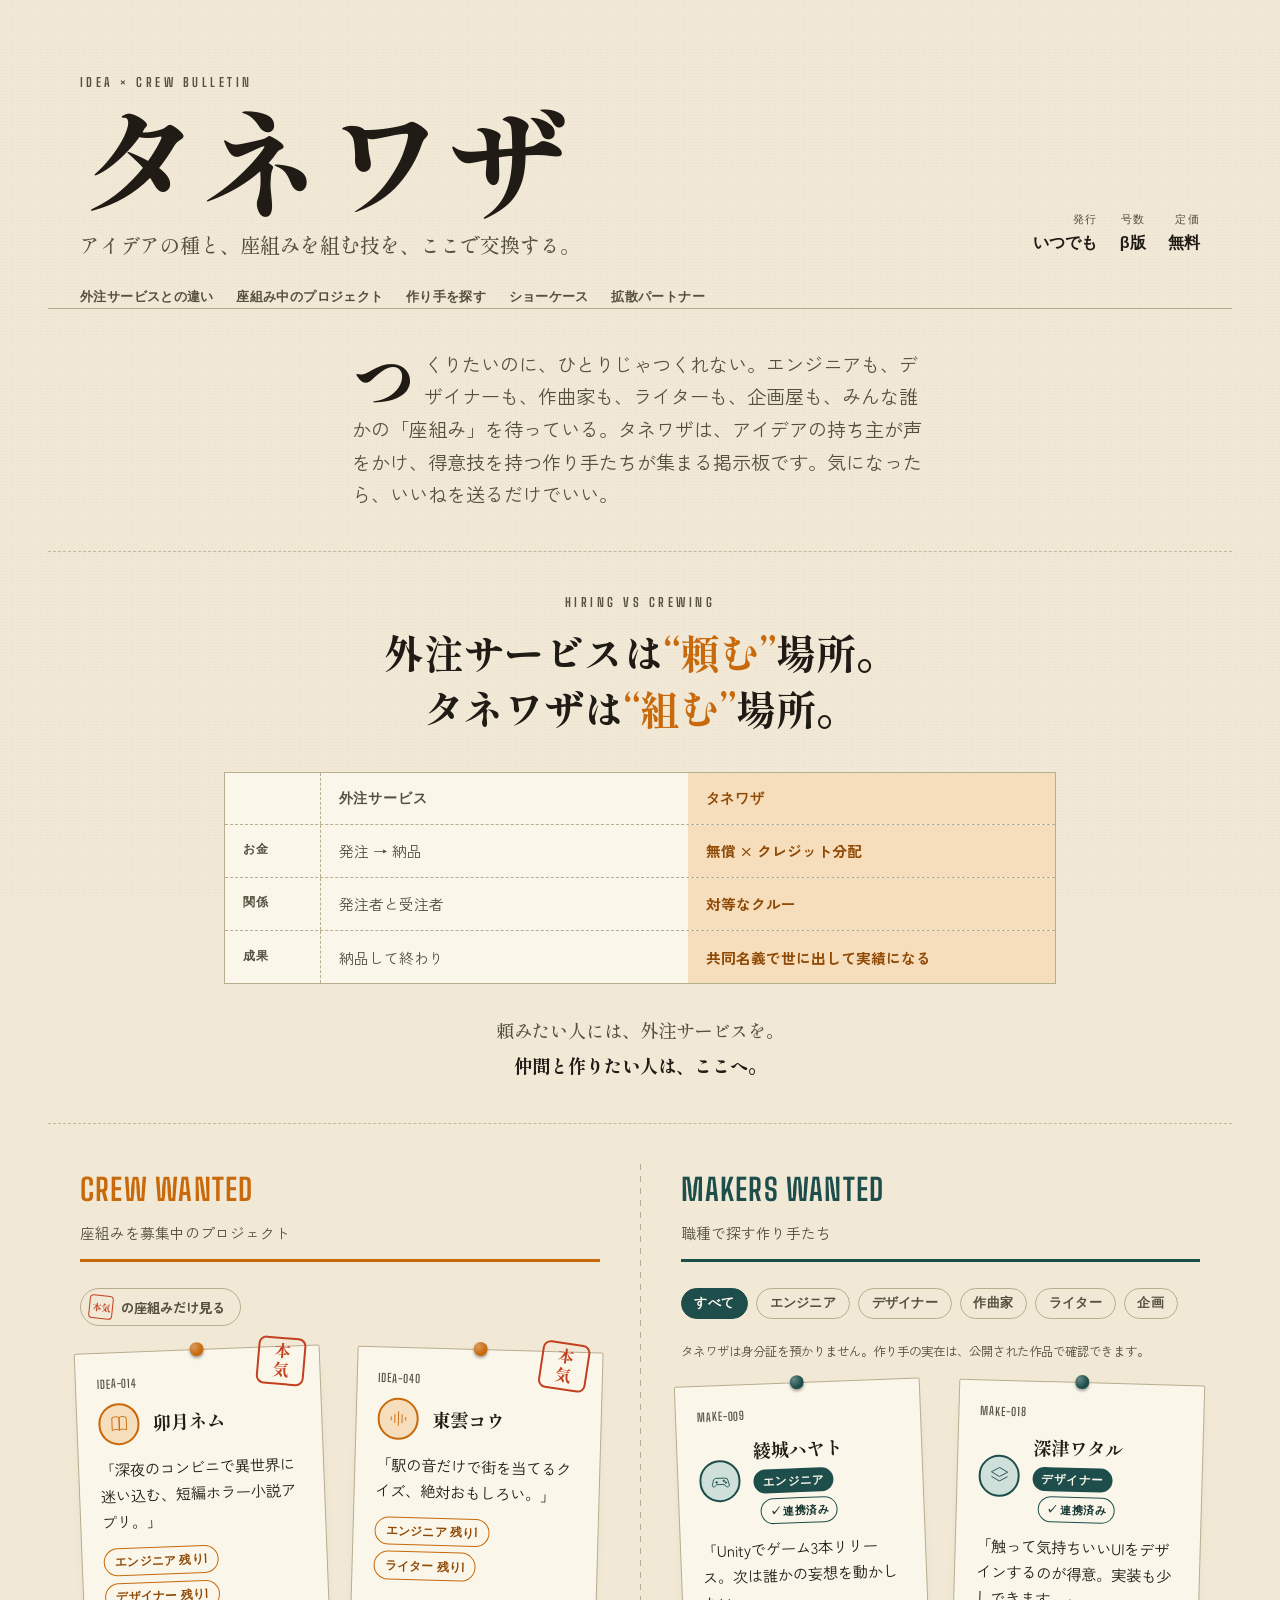
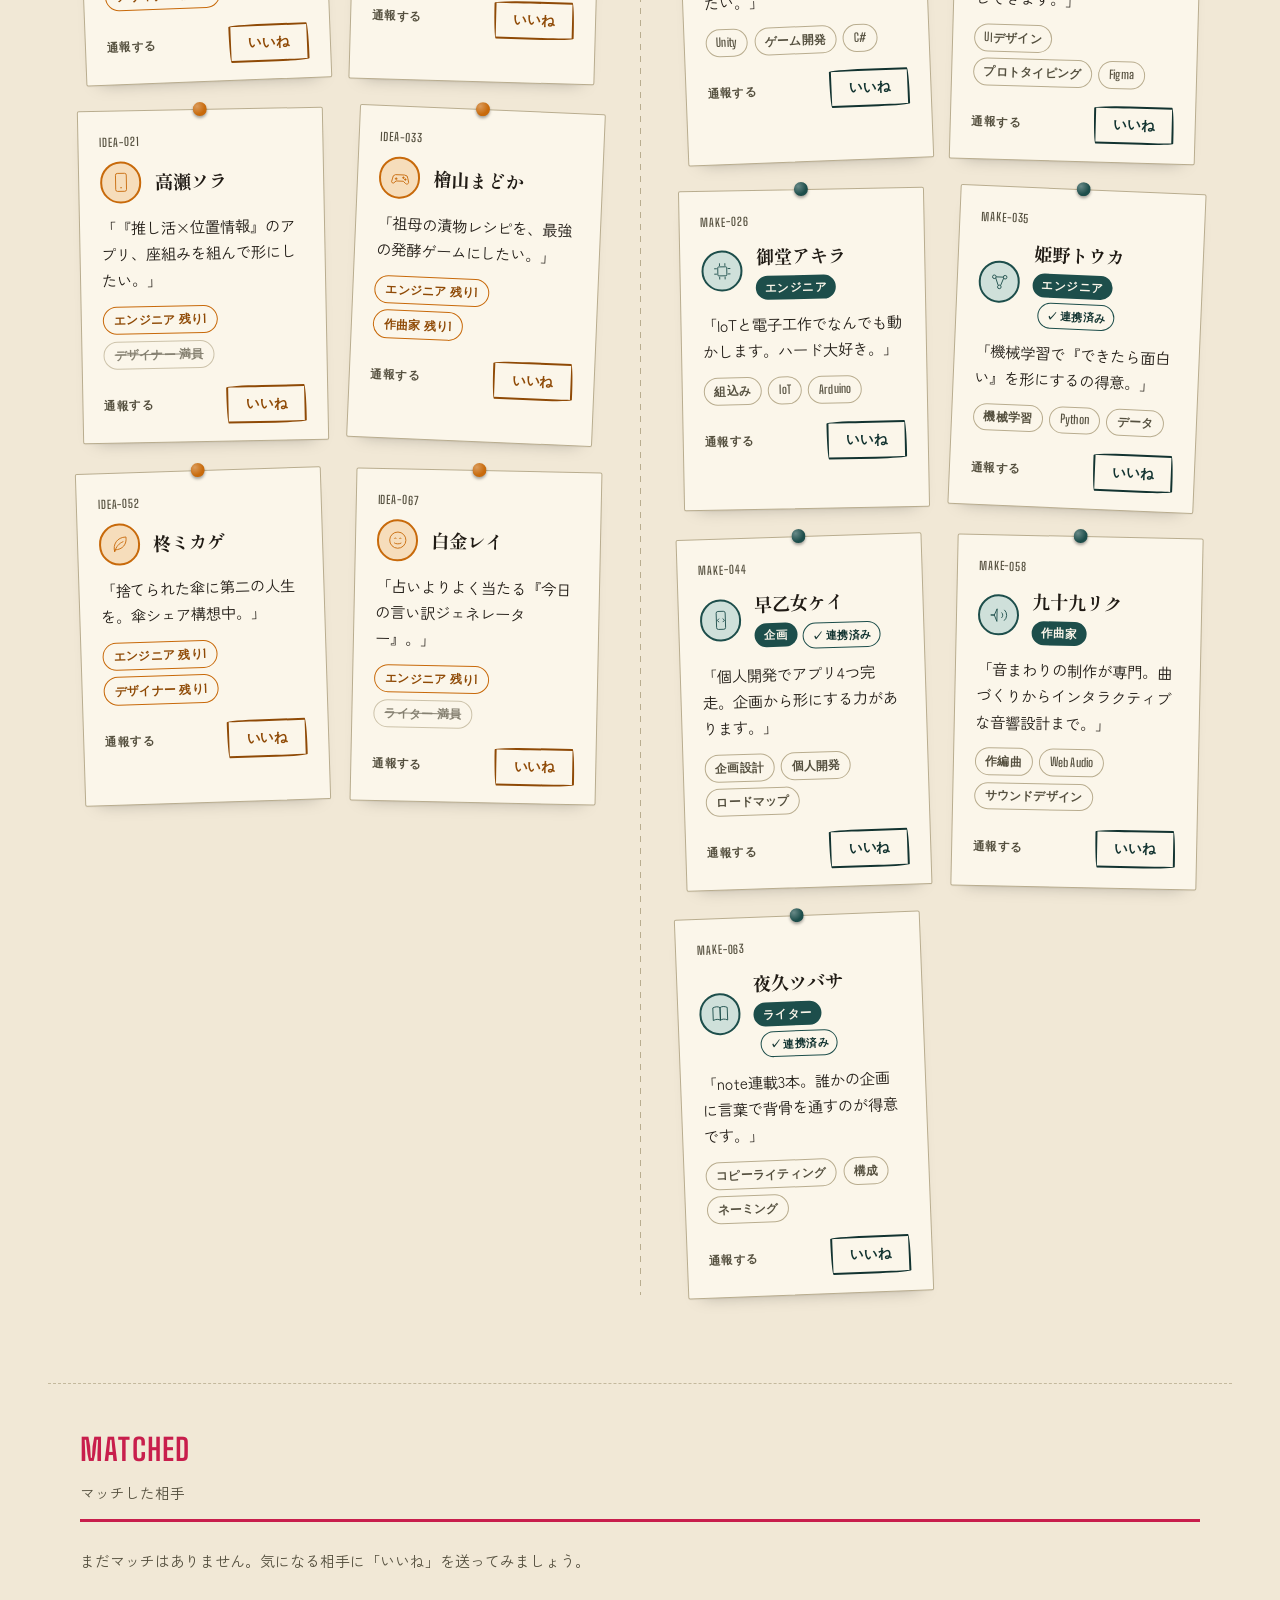
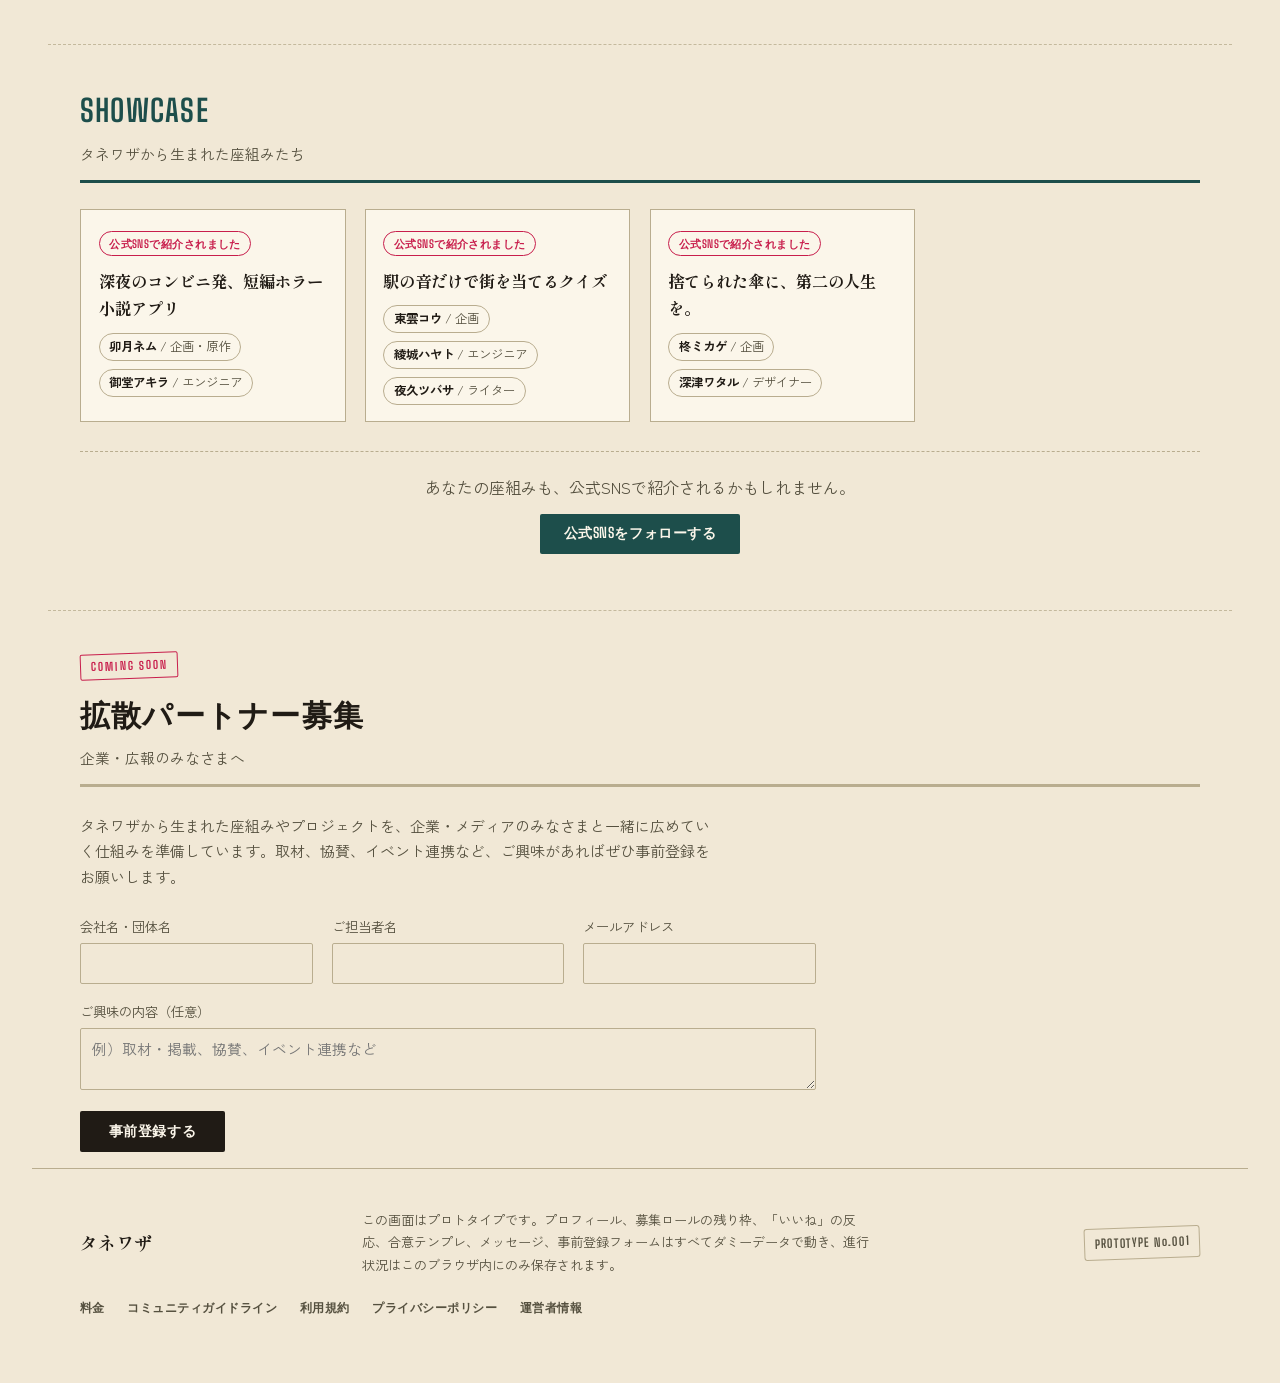
==== index.html @ 5e71aeb7 "タネワザ プロトタイプ初回コミット アイデア×多職種の座組みプラットフォーム。 トップ・プロフィールカード・いいね→合意→マッチ・チャット・ ショーケース・拡散パートナー事前登録・法的ページ・OGP一" ====
<!DOCTYPE html>
<html lang="ja">
<head>
<meta charset="UTF-8">
<meta name="viewport" content="width=device-width, initial-scale=1.0">
<title>タネワザ｜アイデア×多職種の座組みプラットフォーム</title>
<meta name="description" content="アイデアはあるけど作れない人と、エンジニア・デザイナー・作曲家・ライター・企画の作り手が、対等なクルーとして出会う掲示板。無償×クレジット分配で、一緒に世に出そう。">

<!-- OGP -->
<meta property="og:type" content="website">
<meta property="og:site_name" content="タネワザ">
<meta property="og:title" content="タネワザ｜アイデア×多職種の座組みプラットフォーム">
<meta property="og:description" content="アイデアはあるけど作れない人と、エンジニア・デザイナー・作曲家・ライター・企画の作り手が、対等なクルーとして出会う掲示板。無償×クレジット分配で、一緒に世に出そう。">
<meta property="og:image" content="/public/og.png">
<meta property="og:image:width" content="1200">
<meta property="og:image:height" content="630">
<meta property="og:locale" content="ja_JP">

<!-- Twitter Card -->
<meta name="twitter:card" content="summary_large_image">
<meta name="twitter:title" content="タネワザ｜アイデア×多職種の座組みプラットフォーム">
<meta name="twitter:description" content="アイデアはあるけど作れない人と、多職種の作り手が対等なクルーとして出会う掲示板。無償×クレジット分配で、一緒に世に出そう。">
<meta name="twitter:image" content="/public/og.png">

<!-- Favicon -->
<link rel="icon" type="image/png" sizes="32x32" href="/public/favicon-32.png">
<link rel="icon" type="image/png" sizes="512x512" href="/public/favicon.png">
<link rel="apple-touch-icon" href="/public/apple-touch-icon.png">

<link rel="preconnect" href="https://fonts.googleapis.com">
<link rel="preconnect" href="https://fonts.gstatic.com" crossorigin>
<link href="https://fonts.googleapis.com/css2?family=Shippori+Mincho:wght@400;500;600;700;800&family=Zen+Kaku+Gothic+New:wght@400;500;700;900&family=Big+Shoulders+Text:wght@400;600;700&display=swap" rel="stylesheet">
<link rel="stylesheet" href="style.css">
</head>
<body>

<div class="paper-texture" aria-hidden="true"></div>

<header class="masthead">
  <div class="masthead__inner">
    <p class="masthead__kicker">IDEA &times; CREW BULLETIN</p>
    <h1 class="masthead__title">タネワザ</h1>
    <p class="masthead__sub">アイデアの種と、座組みを組む技を、ここで交換する。</p>
  </div>
  <dl class="indicia" aria-label="このページについて">
    <div><dt>発行</dt><dd>いつでも</dd></div>
    <div><dt>号数</dt><dd>β版</dd></div>
    <div><dt>定価</dt><dd>無料</dd></div>
  </dl>
</header>

<nav class="toc" aria-label="目次">
  <a href="#vs-section">外注サービスとの違い</a>
  <a href="#board">座組み中のプロジェクト</a>
  <a href="#creator-heading">作り手を探す</a>
  <a href="#showcase-section">ショーケース</a>
  <a href="#partners-section">拡散パートナー</a>
</nav>

<hr class="rule">

<section class="lead">
  <p class="lead__text">
    つくりたいのに、ひとりじゃつくれない。エンジニアも、デザイナーも、作曲家も、ライターも、企画屋も、みんな誰かの「座組み」を待っている。タネワザは、アイデアの持ち主が声をかけ、得意技を持つ作り手たちが集まる掲示板です。気になったら、いいねを送るだけでいい。
  </p>
</section>

<hr class="rule rule--dotted">

<section class="vs" id="vs-section" aria-labelledby="vs-heading">
  <p class="vs__kicker">HIRING vs CREWING</p>
  <h2 class="vs__catch" id="vs-heading">外注サービスは<em>“頼む”</em>場所。<br>タネワザは<em>“組む”</em>場所。</h2>

  <div class="vs__table">
    <div class="vs__head">
      <p class="vs__label" aria-hidden="true"></p>
      <p class="vs__colhead vs__colhead--them">外注サービス</p>
      <p class="vs__colhead vs__colhead--us">タネワザ</p>
    </div>
    <div class="vs__row">
      <p class="vs__label">お金</p>
      <p class="vs__them">発注 → 納品</p>
      <p class="vs__us">無償 × クレジット分配</p>
    </div>
    <div class="vs__row">
      <p class="vs__label">関係</p>
      <p class="vs__them">発注者と受注者</p>
      <p class="vs__us">対等なクルー</p>
    </div>
    <div class="vs__row">
      <p class="vs__label">成果</p>
      <p class="vs__them">納品して終わり</p>
      <p class="vs__us">共同名義で世に出して実績になる</p>
    </div>
  </div>

  <p class="vs__closing">頼みたい人には、外注サービスを。<br><strong>仲間と作りたい人は、ここへ。</strong></p>
</section>

<hr class="rule rule--dotted">

<main class="board" id="board">

  <section class="column column--idea" aria-labelledby="idea-heading">
    <header class="column__head">
      <h2 id="idea-heading" class="column__title">CREW WANTED</h2>
      <p class="column__sub">座組みを募集中のプロジェクト</p>
    </header>
    <div class="honki-filter">
      <button type="button" class="honki-filter__btn" id="honki-filter-btn" aria-pressed="false">
        <span class="honki-filter__seal" aria-hidden="true">本気</span>の座組みだけ見る
      </button>
    </div>
    <div class="cards" id="idea-cards"></div>
  </section>

  <div class="board__divider" aria-hidden="true"></div>

  <section class="column column--engineer" aria-labelledby="engineer-heading">
    <header class="column__head">
      <h2 id="engineer-heading" class="column__title">MAKERS WANTED</h2>
      <p class="column__sub" id="creator-heading">職種で探す作り手たち</p>
    </header>
    <div class="role-filter" id="role-filter" role="group" aria-label="職種で絞り込む"></div>
    <p class="column__note">タネワザは身分証を預かりません。作り手の実在は、公開された作品で確認できます。</p>
    <div class="cards" id="engineer-cards"></div>
  </section>

</main>

<hr class="rule rule--dotted">

<section class="matches" id="matches-section" aria-labelledby="matches-heading">
  <header class="column__head matches__head">
    <h2 id="matches-heading" class="column__title">MATCHED</h2>
    <p class="column__sub">マッチした相手</p>
  </header>
  <p class="matches__empty" id="matches-empty">まだマッチはありません。気になる相手に「いいね」を送ってみましょう。</p>
  <ul class="matches__list" id="matches-list"></ul>
</section>

<hr class="rule rule--dotted">

<section class="showcase" id="showcase-section" aria-labelledby="showcase-heading">
  <header class="column__head showcase__head">
    <h2 id="showcase-heading" class="column__title">SHOWCASE</h2>
    <p class="column__sub">タネワザから生まれた座組みたち</p>
  </header>

  <ul class="showcase__list" id="showcase-list"></ul>

  <div class="showcase__cta">
    <p class="showcase__cta-text">あなたの座組みも、公式SNSで紹介されるかもしれません。</p>
    <button class="showcase__cta-button" id="showcase-cta-button" type="button">公式SNSをフォローする</button>
    <p class="showcase__cta-note" id="showcase-cta-note" hidden>準備中です。公式アカウントの開設をお楽しみに。</p>
  </div>
</section>

<hr class="rule rule--dotted">

<section class="partners" id="partners-section" aria-labelledby="partners-heading">
  <header class="column__head partners__head">
    <p class="partners__ribbon">COMING SOON</p>
    <h2 id="partners-heading" class="column__title">拡散パートナー募集</h2>
    <p class="column__sub">企業・広報のみなさまへ</p>
  </header>

  <p class="partners__body">
    タネワザから生まれた座組みやプロジェクトを、企業・メディアのみなさまと一緒に広めていく仕組みを準備しています。取材、協賛、イベント連携など、ご興味があればぜひ事前登録をお願いします。
  </p>

  <form class="partners__form" id="partners-form">
    <label class="partners__field">
      <span>会社名・団体名</span>
      <input type="text" name="company" required>
    </label>
    <label class="partners__field">
      <span>ご担当者名</span>
      <input type="text" name="contact" required>
    </label>
    <label class="partners__field">
      <span>メールアドレス</span>
      <input type="email" name="email" required>
    </label>
    <label class="partners__field partners__field--wide">
      <span>ご興味の内容（任意）</span>
      <textarea name="interest" rows="2" placeholder="例）取材・掲載、協賛、イベント連携など"></textarea>
    </label>
    <button class="partners__submit" type="submit">事前登録する</button>
  </form>

  <p class="partners__confirm" id="partners-confirm" hidden>
    事前登録ありがとうございます。（プロトタイプのため送信は行われません）
  </p>
  <p class="partners__error" id="partners-error" hidden>
    送信できませんでした。時間をおいてもう一度お試しください。
  </p>
</section>

<footer class="site-footer">
  <p class="site-footer__brand">タネワザ</p>
  <p class="site-footer__note">この画面はプロトタイプです。プロフィール、募集ロールの残り枠、「いいね」の反応、合意テンプレ、メッセージ、事前登録フォームはすべてダミーデータで動き、進行状況はこのブラウザ内にのみ保存されます。</p>
  <p class="site-footer__stamp">PROTOTYPE No.001</p>
  <ul class="site-footer__links">
    <li><a href="pricing.html">料金</a></li>
    <li><a href="guidelines.html">コミュニティガイドライン</a></li>
    <li><a href="terms.html">利用規約</a></li>
    <li><a href="privacy.html">プライバシーポリシー</a></li>
    <li><a href="operator.html">運営者情報</a></li>
  </ul>
</footer>

<div class="overlay" id="detail-overlay" hidden>
  <div class="overlay__scrim" data-close="detail"></div>
  <div class="detail-panel" role="dialog" aria-modal="true" aria-labelledby="detail-name">
    <button class="detail-panel__close" type="button" data-close="detail" aria-label="閉じる">&times;</button>
    <span class="detail-panel__code" id="detail-code"></span>
    <div class="detail-panel__top">
      <span class="detail-panel__icon" id="detail-icon"></span>
      <div>
        <h3 class="detail-panel__name" id="detail-name"></h3>
        <span class="card__role-badge" id="detail-role-badge" hidden></span>
        <span class="card__verified" id="detail-verified" hidden title="実績リンク連携済み">✓ 連携済み</span>
      </div>
      <span class="honki-seal honki-seal--static" id="detail-honki" hidden
        title="発案者がこの座組みに、1人1枠しかない本気の印を灯しています"><span>本気</span></span>
    </div>
    <p class="detail-panel__catch" id="detail-catch"></p>
    <p class="detail-panel__bio" id="detail-bio"></p>
    <p class="detail-panel__section-label" id="detail-tags-label"></p>
    <ul class="detail-panel__tags" id="detail-tags"></ul>
    <p class="detail-panel__section-label" id="detail-links-label" hidden>実績リンク</p>
    <ul class="detail-panel__links" id="detail-links" hidden></ul>
    <p class="detail-panel__note" id="detail-links-note" hidden>タネワザは身分証を預かりません。作り手の実在は、公開された作品で確認できます。</p>
    <button class="stamp-btn detail-panel__like" id="detail-like" type="button">
      <span class="stamp-btn__label">いいね</span>
    </button>
    <a class="detail-panel__report" id="detail-report" href="#">このプロフィールを通報する</a>
  </div>
</div>

<div class="match-overlay" id="match-overlay" hidden>
  <div class="match-overlay__scrim" data-close></div>
  <div class="match-bulletin" role="dialog" aria-modal="true" aria-labelledby="match-heading">
    <button class="match-bulletin__x" type="button" data-close aria-label="閉じる">&times;</button>
    <p class="match-bulletin__kicker">号外</p>
    <p class="match-bulletin__stamp">MATCH!</p>
    <div class="match-bulletin__portraits">
      <div class="match-portrait match-portrait--you">
        <span class="match-portrait__icon" data-icon="you"></span>
        <span class="match-portrait__name">あなた</span>
      </div>
      <svg class="match-string" viewBox="0 0 160 60" aria-hidden="true">
        <path d="M8 12 C 50 55, 110 55, 152 10" />
        <circle cx="8" cy="12" r="4" />
        <circle cx="152" cy="10" r="4" />
      </svg>
      <div class="match-portrait match-portrait--them">
        <span class="match-portrait__icon" id="match-icon"></span>
        <span class="match-portrait__name" id="match-name"></span>
      </div>
    </div>
    <p class="match-bulletin__body" id="match-heading">
      <span id="match-partner-name"></span>さんと、両想いです。<br>
      権利・条件テンプレに合意すると、座組みが成立します。
    </p>
    <div class="match-bulletin__actions">
      <button class="match-bulletin__message" id="match-agree" type="button">条件を決める</button>
      <button class="match-bulletin__close" id="match-later" type="button">あとで</button>
    </div>
  </div>
</div>

<div class="overlay overlay--sheet" id="agree-overlay" hidden>
  <div class="overlay__scrim" data-close></div>
  <div class="tpl-panel" role="dialog" aria-modal="true" aria-labelledby="agree-title">
    <button class="detail-panel__close" type="button" data-close aria-label="閉じる">&times;</button>
    <h3 class="tpl-panel__title" id="agree-title">権利・条件テンプレを選ぶ</h3>
    <p class="tpl-panel__sub" id="agree-sub"></p>
    <ul class="tpl-panel__list" id="agree-list" role="radiogroup" aria-label="権利・条件テンプレ"></ul>
    <button class="agree-submit" id="agree-submit" type="button" disabled>このテンプレで合意する</button>
  </div>
</div>

<div class="overlay" id="chat-overlay" hidden>
  <div class="overlay__scrim" data-close="chat"></div>
  <div class="chat-panel" role="dialog" aria-modal="true" aria-labelledby="chat-name">
    <header class="chat-panel__header">
      <span class="chat-panel__icon" id="chat-icon"></span>
      <div class="chat-panel__heading">
        <p class="chat-panel__name" id="chat-name"></p>
        <p class="chat-panel__code" id="chat-code"></p>
      </div>
      <button class="chat-panel__close" type="button" data-close="chat" aria-label="閉じる">&times;</button>
    </header>
    <div class="chat-panel__log" id="chat-log"></div>
    <form class="chat-panel__form" id="chat-form">
      <input class="chat-panel__input" id="chat-input" type="text" placeholder="メッセージを入力…" autocomplete="off" maxlength="200">
      <button class="chat-panel__send" type="submit">送る</button>
    </form>
  </div>
</div>

<script>
  // 事前登録フォームの送信先。Formspree のエンドポイント URL
  // （例: "https://formspree.io/f/xxxxxxxx"）を設定すると実際に送信されます。
  // 空のままの場合はダミー動作（送信せず完了メッセージ表示）になります。
  window.TANEWAZA_CONFIG = {
    formspreeEndpoint: ""
  };
</script>
<script src="script.js"></script>
</body>
</html>
---- style.css ----
/* ==================================================================
   タネワザ ― tokens
================================================================== */
:root{
  --paper:      #F1E8D6;
  --paper-card: #FBF6EA;
  --ink:        #201B15;
  --ink-soft:   #55503F;
  --line:       #B9AD8F;

  --idea:       #C86A0B;
  --idea-deep:  #8F4A06;
  --idea-tint:  #F6DDBB;

  --eng:        #1D4E4B;
  --eng-deep:   #123330;
  --eng-tint:   #CFE0DA;

  --match:      #C81E4C;
  --seal:       #C2401F;

  --font-display: "Shippori Mincho", serif;
  --font-body:    "Zen Kaku Gothic New", sans-serif;
  --font-utility: "Big Shoulders Text", sans-serif;
}

@media (prefers-color-scheme: dark){
  :root{
    --paper:      #1B1712;
    --paper-card: #24201A;
    --ink:        #EFE7D8;
    --ink-soft:   #B8AE99;
    --line:       #5B5340;

    --idea:       #F0973B;
    --idea-deep:  #F7C68C;
    --idea-tint:  #3A2A16;

    --eng:        #6FB6AC;
    --eng-deep:   #A9D8CF;
    --eng-tint:   #16302C;

    --match:      #FF6E90;
    --seal:       #E8603C;
  }
}

*, *::before, *::after{ box-sizing: border-box; }
html{ -webkit-text-size-adjust: 100%; }

/* hidden属性は、クラス側の display 指定より常に優先させる */
[hidden]{ display: none !important; }

body{
  margin: 0;
  background: var(--paper);
  color: var(--ink);
  font-family: var(--font-body);
  line-height: 1.7;
  position: relative;
  overflow-x: hidden;
}

::selection{ background: var(--idea); color: var(--paper-card); }

:focus-visible{
  outline: 2px solid var(--match);
  outline-offset: 3px;
}

/* subtle kraft-paper fibre texture, no images */
.paper-texture{
  position: fixed;
  inset: 0;
  z-index: 0;
  pointer-events: none;
  opacity: .5;
  background-image:
    radial-gradient(rgba(0,0,0,.05) .6px, transparent .6px),
    radial-gradient(rgba(0,0,0,.035) .6px, transparent .6px);
  background-size: 3px 3px, 7px 7px;
  background-position: 0 0, 2px 3px;
  mix-blend-mode: multiply;
}
@media (prefers-color-scheme: dark){
  .paper-texture{ mix-blend-mode: overlay; opacity: .35; }
}

.rule{
  border: none;
  border-top: 1px solid var(--line);
  margin: 0 clamp(1rem, 4vw, 3rem);
  position: relative;
  z-index: 1;
}
.rule--dotted{
  border-top-style: dashed;
  opacity: .8;
  margin-top: 2.5rem;
  margin-bottom: 2.5rem;
}

/* ==================================================================
   masthead
================================================================== */
.masthead{
  position: relative;
  z-index: 1;
  max-width: 76rem;
  margin: 0 auto;
  padding: clamp(2.5rem, 6vw, 4.5rem) clamp(1rem, 4vw, 3rem) 1.5rem;
  display: flex;
  justify-content: space-between;
  align-items: flex-end;
  gap: 2rem;
  flex-wrap: wrap;
}

.masthead__kicker{
  font-family: var(--font-utility);
  font-weight: 700;
  letter-spacing: .28em;
  font-size: .78rem;
  text-transform: uppercase;
  color: var(--ink-soft);
  margin: 0 0 .6rem;
}

.masthead__title{
  font-family: var(--font-display);
  font-weight: 800;
  font-size: clamp(3.6rem, 12vw, 7.5rem);
  line-height: .92;
  margin: 0;
  letter-spacing: .02em;
}

.masthead__sub{
  font-family: var(--font-display);
  font-weight: 500;
  font-size: clamp(1rem, 2vw, 1.25rem);
  margin: .9rem 0 0;
  color: var(--ink-soft);
}

.indicia{
  margin: 0 0 .4rem;
  display: flex;
  gap: 1.4rem;
  font-family: var(--font-utility);
}
.indicia > div{ text-align: right; }
.indicia dt{
  font-size: .68rem;
  letter-spacing: .12em;
  color: var(--ink-soft);
  text-transform: uppercase;
}
.indicia dd{
  margin: 0;
  font-weight: 700;
  font-size: 1rem;
}

/* ==================================================================
   table of contents strip
================================================================== */
.toc{
  position: relative;
  z-index: 1;
  max-width: 76rem;
  margin: 0 auto;
  padding: 0 clamp(1rem, 4vw, 3rem);
  display: flex;
  flex-wrap: wrap;
  gap: .4rem 1.4rem;
}
.toc a{
  font-family: var(--font-utility);
  font-weight: 600;
  font-size: .8rem;
  letter-spacing: .03em;
  color: var(--ink-soft);
  text-decoration: none;
  border-bottom: 1px solid transparent;
}
.toc a:hover{ color: var(--ink); border-bottom-color: var(--ink); }

/* ==================================================================
   lead paragraph
================================================================== */
.lead{
  position: relative;
  z-index: 1;
  max-width: 42rem;
  margin: 2.4rem auto 0;
  padding: 0 clamp(1rem, 4vw, 3rem);
}
.lead__text{
  font-size: clamp(1.05rem, 1.6vw, 1.2rem);
  color: var(--ink-soft);
  margin: 0;
}
.lead__text::first-letter{
  font-family: var(--font-display);
  font-weight: 800;
  font-size: 3.4em;
  float: left;
  line-height: .82;
  padding: .04em .1em 0 0;
  color: var(--ink);
}

/* ==================================================================
   vs ― hiring vs crewing comparison
================================================================== */
.vs{
  position: relative;
  z-index: 1;
  max-width: 76rem;
  margin: 0 auto;
  padding: 0 clamp(1rem, 4vw, 3rem);
  text-align: center;
}

.vs__kicker{
  font-family: var(--font-utility);
  font-weight: 700;
  letter-spacing: .28em;
  font-size: .78rem;
  text-transform: uppercase;
  color: var(--ink-soft);
  margin: 0 0 .7rem;
}

.vs__catch{
  font-family: var(--font-display);
  font-weight: 800;
  font-size: clamp(1.5rem, 4.4vw, 2.5rem);
  line-height: 1.4;
  margin: 0;
}
.vs__catch em{
  font-style: normal;
  color: var(--idea);
}

.vs__table{
  max-width: 52rem;
  margin: 2.2rem auto 0;
  border: 1px solid var(--line);
  background: var(--paper-card);
  text-align: left;
}

.vs__head,
.vs__row{
  display: grid;
  grid-template-columns: 6rem 1fr 1fr;
}
.vs__row{ border-top: 1px dashed var(--line); }

.vs__head p,
.vs__row p{
  margin: 0;
  padding: .85rem 1.1rem;
}

.vs__colhead{
  font-family: var(--font-utility);
  font-weight: 700;
  font-size: .88rem;
  letter-spacing: .06em;
}
.vs__colhead--them{ color: var(--ink-soft); }
.vs__colhead--us{
  color: var(--idea-deep);
  background: var(--idea-tint);
}

.vs__label{
  font-family: var(--font-utility);
  font-weight: 700;
  font-size: .78rem;
  letter-spacing: .08em;
  color: var(--ink-soft);
  border-right: 1px dashed var(--line);
}

.vs__them{
  font-size: .92rem;
  color: var(--ink-soft);
}
.vs__us{
  font-size: .92rem;
  font-weight: 700;
  color: var(--idea-deep);
  background: var(--idea-tint);
}

.vs__closing{
  font-family: var(--font-display);
  font-weight: 500;
  font-size: clamp(.98rem, 2vw, 1.15rem);
  color: var(--ink-soft);
  line-height: 1.9;
  margin: 1.8rem 0 0;
}
.vs__closing strong{
  font-weight: 800;
  color: var(--ink);
}

@media (max-width: 640px){
  .vs__head,
  .vs__row{ grid-template-columns: 1fr 1fr; }
  .vs__head .vs__label{ display: none; }
  .vs__row .vs__label{
    grid-column: 1 / -1;
    border-right: none;
    padding-bottom: 0;
  }
}

/* ==================================================================
   board / columns
================================================================== */
.board{
  position: relative;
  z-index: 1;
  max-width: 76rem;
  margin: 0 auto;
  padding: 0 clamp(1rem, 4vw, 3rem) 3rem;
  display: grid;
  grid-template-columns: 1fr auto 1fr;
  gap: clamp(1.5rem, 4vw, 2.5rem);
  align-items: start;
}

.board__divider{
  width: 1px;
  align-self: stretch;
  background: repeating-linear-gradient(
    to bottom, var(--line) 0 6px, transparent 6px 12px
  );
}

.column__head{
  margin-bottom: 1.6rem;
  padding-bottom: .9rem;
  border-bottom: 3px solid currentColor;
}
.column--idea .column__head{ color: var(--idea); }
.column--engineer .column__head{ color: var(--eng); }

.column__title{
  font-family: var(--font-utility);
  font-weight: 700;
  font-size: clamp(1.4rem, 2.6vw, 1.9rem);
  letter-spacing: .04em;
  margin: 0;
}
.column__sub{
  font-family: var(--font-body);
  color: var(--ink-soft);
  font-size: .92rem;
  margin: .25rem 0 0;
}

/* 職種フィルター */
.role-filter{
  display: flex;
  flex-wrap: wrap;
  gap: .5rem;
  margin: 1rem 0 1.4rem;
}
.role-filter__btn{
  font-family: var(--font-utility);
  font-weight: 600;
  font-size: .8rem;
  letter-spacing: .02em;
  background: transparent;
  border: 1px solid var(--line);
  color: var(--ink-soft);
  padding: .35rem .8rem;
  border-radius: 100px;
  cursor: pointer;
  transition: background .15s ease, color .15s ease, border-color .15s ease;
}
.role-filter__btn:hover{ border-color: var(--eng); color: var(--eng-deep); }
.role-filter__btn.is-active{
  background: var(--eng);
  border-color: var(--eng);
  color: var(--paper-card);
}

@media (max-width: 767px){
  .role-filter{
    flex-wrap: nowrap;
    overflow-x: auto;
    -webkit-overflow-scrolling: touch;
    scrollbar-width: none;
    margin-inline: calc(-1 * clamp(1rem, 4vw, 3rem));
    padding-inline: clamp(1rem, 4vw, 3rem);
    padding-bottom: .3rem;
  }
  .role-filter::-webkit-scrollbar{ display: none; }
  .role-filter__btn{ flex: none; white-space: nowrap; }
}

.cards{
  display: grid;
  grid-template-columns: 1fr;
  gap: 1.7rem;
}
@media (min-width: 640px){
  .cards{ grid-template-columns: repeat(2, 1fr); }
}
@media (max-width: 767px){
  .board{ grid-template-columns: 1fr; }
  .board__divider{ display: none; }
  .column + .column{ margin-top: 1rem; }
}

/* ==================================================================
   profile card
================================================================== */
.card{
  --tilt: 0deg;
  background: var(--paper-card);
  border: 1px solid var(--line);
  border-radius: 2px;
  padding: 1.3rem 1.3rem 1.1rem;
  position: relative;
  box-shadow: 0 1px 0 rgba(0,0,0,.03), 0 10px 18px -14px rgba(0,0,0,.35);
  transform: rotate(var(--tilt));
  transition: transform .25s ease, box-shadow .25s ease;
}
.card{ cursor: pointer; }
.card:hover{
  transform: rotate(0deg) translateY(-3px);
  box-shadow: 0 16px 26px -16px rgba(0,0,0,.4);
}
@media (prefers-reduced-motion: reduce){
  .card{ transition: none; }
  .card:hover{ transform: none; }
}

.card__pin{
  position: absolute;
  top: -8px;
  left: 50%;
  translate: -50% 0;
  width: 14px;
  height: 14px;
  border-radius: 50%;
  background: radial-gradient(circle at 30% 30%, #fff5, transparent 60%), var(--pin-color, var(--match));
  box-shadow: 0 2px 3px rgba(0,0,0,.35);
}
.column--idea .card__pin{ --pin-color: var(--idea); }
.column--engineer .card__pin{ --pin-color: var(--eng); }

.card__code{
  font-family: var(--font-utility);
  font-weight: 600;
  font-size: .72rem;
  letter-spacing: .08em;
  color: var(--ink-soft);
  display: block;
  margin-bottom: .6rem;
}

.card__top{
  display: flex;
  align-items: center;
  gap: .8rem;
  margin-bottom: .7rem;
}

.card__icon{
  flex: none;
  width: 2.6rem;
  height: 2.6rem;
  border-radius: 50%;
  display: grid;
  place-items: center;
  border: 2px solid currentColor;
}
.column--idea .card__icon{ color: var(--idea); background: var(--idea-tint); }
.column--engineer .card__icon{ color: var(--eng); background: var(--eng-tint); }
.card__icon svg{ width: 1.35rem; height: 1.35rem; stroke: currentColor; fill: none; }

.card__name{
  font-family: var(--font-display);
  font-weight: 700;
  font-size: 1.15rem;
  margin: 0;
}

.card__catch{
  font-size: .96rem;
  color: var(--ink);
  margin: 0 0 .85rem;
}
.card__catch::before{ content: "「"; }
.card__catch::after{ content: "」"; }

.card__tags{
  list-style: none;
  display: flex;
  flex-wrap: wrap;
  gap: .4rem;
  margin: 0 0 1.1rem;
  padding: 0;
}
.card__tags li{
  font-family: var(--font-utility);
  font-size: .74rem;
  font-weight: 600;
  letter-spacing: .02em;
  padding: .18rem .6rem;
  border: 1px solid var(--line);
  border-radius: 100px;
  color: var(--ink-soft);
}

/* 職種バッジ ― creator's primary role, a solid pill (distinct from outlined skill tags) */
.card__role-badge{
  font-family: var(--font-utility);
  font-weight: 700;
  font-size: .72rem;
  letter-spacing: .04em;
  display: inline-block;
  padding: .15rem .55rem;
  border-radius: 100px;
  background: var(--eng);
  color: var(--paper-card);
  margin-top: .2rem;
}

/* 連携済みバッジ ― creator has registered 実績リンク */
.card__verified{
  font-family: var(--font-utility);
  font-weight: 700;
  font-size: .68rem;
  letter-spacing: .04em;
  display: inline-block;
  padding: .15rem .5rem;
  border-radius: 100px;
  border: 1px solid var(--eng);
  color: var(--eng-deep);
  margin-top: .2rem;
  margin-left: .35rem;
  vertical-align: middle;
}

/* 作り手の実在に関する補足 */
.column__note{
  font-size: .78rem;
  color: var(--ink-soft);
  margin: 0 0 1.2rem;
}

/* 募集ロール ― project recruitment chips (open vs full) */
.card__roles{
  list-style: none;
  display: flex;
  flex-wrap: wrap;
  gap: .4rem;
  margin: 0 0 1.1rem;
  padding: 0;
}
.role-chip{
  font-family: var(--font-utility);
  font-size: .74rem;
  font-weight: 700;
  letter-spacing: .02em;
  padding: .2rem .65rem;
  border-radius: 100px;
  border: 1px solid var(--idea);
  color: var(--idea-deep);
}
.role-chip--full{
  border-color: var(--line);
  color: var(--ink-soft);
  text-decoration: line-through;
  opacity: .7;
}

.card__footer{
  display: flex;
  justify-content: space-between;
  align-items: center;
  gap: .6rem;
}

.card__report{
  font-family: var(--font-utility);
  font-weight: 600;
  font-size: .72rem;
  letter-spacing: .04em;
  color: var(--ink-soft);
  text-decoration: none;
  border-bottom: 1px solid transparent;
}
.card__report:hover{ color: var(--match); border-bottom-color: var(--match); }

/* like button styled as a rubber stamp */
.stamp-btn{
  font-family: var(--font-utility);
  font-weight: 700;
  font-size: .84rem;
  letter-spacing: .06em;
  background: transparent;
  cursor: pointer;
  padding: .5rem 1.1rem;
  border: 2px solid currentColor;
  border-radius: 255px 15px 225px 15px / 15px 225px 15px 255px;
  display: inline-flex;
  align-items: center;
  gap: .4rem;
  transition: transform .15s ease, background .15s ease, color .15s ease;
}
.column--idea .stamp-btn{ color: var(--idea-deep); }
.column--engineer .stamp-btn{ color: var(--eng-deep); }

.stamp-btn:hover{ background: currentColor; }
.stamp-btn:hover .stamp-btn__label{ color: var(--paper-card); }
.stamp-btn__label{ transition: color .15s ease; }

.stamp-btn:active{ transform: scale(.94) rotate(-2deg); }

.stamp-btn.is-liked{
  color: var(--ink-soft);
  border-color: var(--line);
  cursor: default;
  transform: rotate(-3deg);
}
.stamp-btn.is-liked:hover{ background: transparent; }
.stamp-btn.is-liked .stamp-btn__label{ color: var(--ink-soft); }

@keyframes stampDown{
  0%{ transform: scale(1.7) rotate(-8deg); opacity: 0; }
  60%{ transform: scale(.94) rotate(-3deg); opacity: 1; }
  100%{ transform: scale(1) rotate(-3deg); opacity: 1; }
}
.stamp-btn.is-liked{ animation: stampDown .32s ease-out; }
@media (prefers-reduced-motion: reduce){
  .stamp-btn.is-liked{ animation: none; }
}

/* ==================================================================
   footer
================================================================== */
.site-footer{
  position: relative;
  z-index: 1;
  max-width: 76rem;
  margin: 0 auto;
  padding: 2.5rem clamp(1rem, 4vw, 3rem) 4rem;
  border-top: 1px solid var(--line);
  display: flex;
  flex-wrap: wrap;
  align-items: center;
  justify-content: space-between;
  gap: 1rem;
}
.site-footer__brand{
  font-family: var(--font-display);
  font-weight: 700;
  font-size: 1.1rem;
  margin: 0;
}
.site-footer__note{
  font-size: .82rem;
  color: var(--ink-soft);
  margin: 0;
  max-width: 32rem;
}
.site-footer__stamp{
  font-family: var(--font-utility);
  font-weight: 700;
  font-size: .74rem;
  letter-spacing: .08em;
  color: var(--ink-soft);
  border: 1px solid var(--line);
  padding: .3rem .6rem;
  border-radius: 3px;
  transform: rotate(-2deg);
  margin: 0;
}

/* ==================================================================
   match bulletin overlay ― signature moment
================================================================== */
.match-overlay{
  position: fixed;
  inset: 0;
  z-index: 10;
  display: grid;
  place-items: center;
  padding: 1.5rem;
}
.match-overlay[hidden]{ display: none; }

.match-overlay__scrim{
  position: absolute;
  inset: 0;
  background: rgba(20, 16, 10, .55);
  backdrop-filter: blur(1px);
  animation: scrimIn .25s ease-out;
}
@keyframes scrimIn{ from{ opacity: 0; } to{ opacity: 1; } }

.match-bulletin{
  position: relative;
  width: min(26rem, 100%);
  background: var(--paper-card);
  color: var(--ink);
  padding: 2.4rem 2rem 2rem;
  text-align: center;
  clip-path: polygon(
    0% 2%, 4% 0%, 12% 1.5%, 20% 0%, 30% 1%, 40% 0%, 52% 1.4%, 62% 0%, 74% 1%, 86% 0%, 94% 1.6%, 100% 0%,
    100% 98%, 94% 100%, 84% 98.5%, 74% 100%, 63% 98.6%, 52% 100%, 41% 98.8%, 30% 100%, 18% 98.5%, 8% 100%, 0% 98%
  );
  box-shadow: 0 30px 60px -20px rgba(0,0,0,.5);
  animation: bulletinDrop .45s cubic-bezier(.2,.9,.3,1.2);
}
@keyframes bulletinDrop{
  from{ transform: translateY(-40px) rotate(-1.5deg); opacity: 0; }
  to{ transform: translateY(0) rotate(0deg); opacity: 1; }
}
@media (prefers-reduced-motion: reduce){
  .match-overlay__scrim, .match-bulletin{ animation: none; }
}

.match-bulletin__kicker{
  font-family: var(--font-utility);
  font-weight: 700;
  letter-spacing: .3em;
  font-size: .78rem;
  color: var(--match);
  margin: 0 0 .3rem;
}

.match-bulletin__stamp{
  font-family: var(--font-display);
  font-weight: 800;
  font-size: clamp(2.6rem, 8vw, 3.4rem);
  color: var(--match);
  border: 4px solid var(--match);
  display: inline-block;
  padding: .05em .3em;
  transform: rotate(-4deg);
  margin: .2rem 0 1.4rem;
  border-radius: 255px 15px 225px 15px / 15px 225px 15px 255px;
}

.match-bulletin__portraits{
  display: flex;
  align-items: center;
  justify-content: center;
  gap: .4rem;
  margin-bottom: 1.4rem;
}

.match-portrait{
  display: flex;
  flex-direction: column;
  align-items: center;
  gap: .5rem;
}
.match-portrait__icon{
  width: 4rem;
  height: 4rem;
  border-radius: 50%;
  display: grid;
  place-items: center;
  border: 3px solid var(--ink);
  background: var(--paper);
}
.match-portrait__icon svg{ width: 2rem; height: 2rem; stroke: currentColor; fill: none; }
.match-portrait--you .match-portrait__icon{ color: var(--ink-soft); }
.match-portrait--them .match-portrait__icon{ color: var(--match); border-color: var(--match); }

.match-portrait__name{
  font-family: var(--font-utility);
  font-weight: 700;
  font-size: .82rem;
}

.match-string{
  width: 3.4rem;
  height: 2rem;
  overflow: visible;
}
.match-string path{
  fill: none;
  stroke: var(--match);
  stroke-width: 2.5;
  stroke-linecap: round;
}
.match-string circle{ fill: var(--ink); }

.match-bulletin__body{
  font-size: 1rem;
  margin: 0 0 1.6rem;
}
#match-partner-name{ font-weight: 700; }

.match-bulletin__actions{
  display: flex;
  justify-content: center;
  gap: .7rem;
  flex-wrap: wrap;
}

.match-bulletin__close,
.match-bulletin__message{
  font-family: var(--font-utility);
  font-weight: 700;
  letter-spacing: .06em;
  font-size: .88rem;
  border: none;
  padding: .7rem 1.6rem;
  border-radius: 2px;
  cursor: pointer;
}
.match-bulletin__close{
  background: transparent;
  color: var(--ink);
  border: 1px solid var(--line);
}
.match-bulletin__close:hover{ background: var(--ink); color: var(--paper-card); }

.match-bulletin__message{
  background: var(--match);
  color: var(--paper-card);
}
.match-bulletin__message:hover{ background: var(--ink); }

/* ==================================================================
   generic overlay (profile detail / chat)
================================================================== */
.overlay{
  position: fixed;
  inset: 0;
  z-index: 10;
  display: grid;
  place-items: center;
  padding: 1.5rem;
}
.overlay[hidden]{ display: none; }

.overlay__scrim{
  position: absolute;
  inset: 0;
  background: rgba(20, 16, 10, .55);
  backdrop-filter: blur(1px);
  animation: scrimIn .25s ease-out;
}
@media (prefers-reduced-motion: reduce){
  .overlay__scrim{ animation: none; }
}

/* ---- profile detail panel ---- */
.detail-panel{
  position: relative;
  width: min(28rem, 100%);
  max-height: 88vh;
  overflow-y: auto;
  background: var(--paper-card);
  color: var(--ink);
  border: 1px solid var(--line);
  padding: 2.2rem 1.8rem 1.8rem;
  animation: panelIn .25s ease-out;
}
@keyframes panelIn{
  from{ transform: translateY(16px); opacity: 0; }
  to{ transform: translateY(0); opacity: 1; }
}
@media (prefers-reduced-motion: reduce){
  .detail-panel{ animation: none; }
}

.detail-panel__close{
  position: absolute;
  top: 1rem;
  right: 1rem;
  width: 2rem;
  height: 2rem;
  border-radius: 50%;
  border: 1px solid var(--line);
  background: transparent;
  color: var(--ink);
  font-size: 1.2rem;
  line-height: 1;
  cursor: pointer;
}
.detail-panel__close:hover{ background: var(--ink); color: var(--paper-card); }

.detail-panel__code{
  font-family: var(--font-utility);
  font-weight: 600;
  font-size: .74rem;
  letter-spacing: .08em;
  color: var(--ink-soft);
  display: block;
  margin-bottom: .8rem;
}

.detail-panel__top{
  display: flex;
  align-items: center;
  gap: 1rem;
  margin-bottom: 1rem;
}
.detail-panel__icon{
  flex: none;
  width: 3.4rem;
  height: 3.4rem;
  border-radius: 50%;
  display: grid;
  place-items: center;
  border: 2px solid currentColor;
  color: var(--idea);
  background: var(--idea-tint);
}
.detail-panel__icon svg{ width: 1.7rem; height: 1.7rem; stroke: currentColor; fill: none; }
.detail-panel[data-side="engineer"] .detail-panel__icon{ color: var(--eng); background: var(--eng-tint); }

.detail-panel__name{
  font-family: var(--font-display);
  font-weight: 700;
  font-size: 1.4rem;
  margin: 0;
}

.detail-panel__catch{
  font-size: 1.02rem;
  margin: 0 0 1rem;
}
.detail-panel__catch::before{ content: "「"; }
.detail-panel__catch::after{ content: "」"; }

.detail-panel__bio{
  font-size: .92rem;
  color: var(--ink-soft);
  margin: 0 0 1.2rem;
}

.detail-panel__section-label{
  font-family: var(--font-utility);
  font-weight: 700;
  font-size: .72rem;
  letter-spacing: .08em;
  color: var(--ink-soft);
  margin: 0 0 .5rem;
}

.detail-panel__tags{
  list-style: none;
  display: flex;
  flex-wrap: wrap;
  gap: .4rem;
  margin: 0 0 1.4rem;
  padding: 0;
}
.detail-panel__tags li{
  font-family: var(--font-utility);
  font-size: .74rem;
  font-weight: 600;
  padding: .18rem .6rem;
  border: 1px solid var(--line);
  border-radius: 100px;
  color: var(--ink-soft);
}
.detail-panel__tags .role-chip{
  border-color: var(--idea);
  color: var(--idea-deep);
  background: transparent;
}
.detail-panel__tags .role-chip--full{
  border-color: var(--line);
  color: var(--ink-soft);
  text-decoration: line-through;
  opacity: .7;
}

.detail-panel__report{
  display: block;
  text-align: center;
  margin-top: .9rem;
  font-family: var(--font-utility);
  font-weight: 600;
  font-size: .74rem;
  letter-spacing: .04em;
  color: var(--ink-soft);
  text-decoration: none;
}
.detail-panel__report:hover{ color: var(--match); text-decoration: underline; }

/* 実績リンク chips */
.detail-panel__links{
  list-style: none;
  display: flex;
  flex-wrap: wrap;
  gap: .45rem;
  margin: 0 0 1rem;
  padding: 0;
}
.detail-panel__links a{
  display: inline-flex;
  align-items: center;
  gap: .3rem;
  font-family: var(--font-utility);
  font-weight: 600;
  font-size: .78rem;
  letter-spacing: .03em;
  padding: .3rem .75rem;
  border: 1px solid var(--eng);
  border-radius: 100px;
  color: var(--eng-deep);
  text-decoration: none;
  transition: background .15s ease, color .15s ease;
}
.detail-panel__links a::after{ content: "↗"; font-size: .72em; }
.detail-panel__links a:hover{ background: var(--eng); color: var(--paper-card); }
.detail-panel__links-empty{
  font-size: .8rem;
  color: var(--ink-soft);
}

.detail-panel__note{
  font-size: .78rem;
  color: var(--ink-soft);
  line-height: 1.6;
  border-left: 2px solid var(--line);
  padding-left: .7rem;
  margin: 0 0 1.2rem;
}

.detail-panel__like{ width: 100%; justify-content: center; color: var(--idea-deep); }
.detail-panel[data-side="engineer"] .detail-panel__like{ color: var(--eng-deep); }

/* ==================================================================
   matches section
================================================================== */
.matches{
  position: relative;
  z-index: 1;
  max-width: 76rem;
  margin: 0 auto;
  padding: 0 clamp(1rem, 4vw, 3rem) 1rem;
}
.matches__head{ color: var(--match); }

.matches__empty{
  color: var(--ink-soft);
  font-size: .94rem;
}

.matches__list{
  list-style: none;
  margin: 0;
  padding: 0;
  display: grid;
  grid-template-columns: repeat(auto-fill, minmax(15rem, 1fr));
  gap: 1rem;
}

.match-row{
  display: flex;
  align-items: center;
  gap: .8rem;
  border: 1px solid var(--line);
  background: var(--paper-card);
  padding: .8rem 1rem;
}
.match-row__icon{
  flex: none;
  width: 2.4rem;
  height: 2.4rem;
  border-radius: 50%;
  display: grid;
  place-items: center;
  border: 2px solid var(--match);
  color: var(--match);
}
.match-row__icon svg{ width: 1.2rem; height: 1.2rem; stroke: currentColor; fill: none; }

.match-row__body{ flex: 1; min-width: 0; }
.match-row__name{
  font-family: var(--font-display);
  font-weight: 700;
  font-size: .96rem;
  margin: 0;
}
.match-row__preview{
  font-size: .78rem;
  color: var(--ink-soft);
  margin: .15rem 0 0;
  white-space: nowrap;
  overflow: hidden;
  text-overflow: ellipsis;
}

.match-row__button{
  flex: none;
  font-family: var(--font-utility);
  font-weight: 700;
  font-size: .74rem;
  letter-spacing: .04em;
  background: transparent;
  border: 1px solid var(--match);
  color: var(--match);
  padding: .4rem .7rem;
  border-radius: 2px;
  cursor: pointer;
}
.match-row__button:hover{ background: var(--match); color: var(--paper-card); }

/* ==================================================================
   chat panel
================================================================== */
.chat-panel{
  position: relative;
  width: min(26rem, 100%);
  height: min(34rem, 84vh);
  background: var(--paper-card);
  color: var(--ink);
  border: 1px solid var(--line);
  display: flex;
  flex-direction: column;
  animation: panelIn .25s ease-out;
}
@media (prefers-reduced-motion: reduce){ .chat-panel{ animation: none; } }

.chat-panel__header{
  flex: none;
  display: flex;
  align-items: center;
  gap: .7rem;
  padding: 1rem 1.1rem;
  border-bottom: 1px solid var(--line);
}
.chat-panel__icon{
  flex: none;
  width: 2.4rem;
  height: 2.4rem;
  border-radius: 50%;
  display: grid;
  place-items: center;
  border: 2px solid var(--match);
  color: var(--match);
}
.chat-panel__icon svg{ width: 1.2rem; height: 1.2rem; stroke: currentColor; fill: none; }
.chat-panel__heading{ flex: 1; min-width: 0; }
.chat-panel__name{
  font-family: var(--font-display);
  font-weight: 700;
  font-size: 1rem;
  margin: 0;
}
.chat-panel__code{
  font-family: var(--font-utility);
  font-size: .7rem;
  color: var(--ink-soft);
  margin: 0;
}
.chat-panel__close{
  flex: none;
  width: 1.9rem;
  height: 1.9rem;
  border-radius: 50%;
  border: 1px solid var(--line);
  background: transparent;
  color: var(--ink);
  font-size: 1.1rem;
  line-height: 1;
  cursor: pointer;
}
.chat-panel__close:hover{ background: var(--ink); color: var(--paper-card); }

.chat-panel__log{
  flex: 1;
  overflow-y: auto;
  padding: 1rem 1.1rem;
  display: flex;
  flex-direction: column;
  gap: .6rem;
}

.bubble{
  max-width: 78%;
  padding: .55rem .8rem;
  font-size: .88rem;
  line-height: 1.5;
  border-radius: 3px;
}
.bubble--system{
  align-self: center;
  max-width: 90%;
  color: var(--ink-soft);
  font-size: .78rem;
  text-align: center;
  border: none;
}
.bubble--them{
  align-self: flex-start;
  background: var(--paper);
  border: 1px solid var(--line);
  border-bottom-left-radius: 0;
}
.bubble--you{
  align-self: flex-end;
  background: var(--ink);
  color: var(--paper-card);
  border-bottom-right-radius: 0;
}

.bubble--typing{
  display: flex;
  gap: .25rem;
  align-items: center;
  padding: .7rem .9rem;
}
.bubble--typing span{
  width: .4rem;
  height: .4rem;
  border-radius: 50%;
  background: var(--ink-soft);
  animation: typingPulse 1s ease-in-out infinite;
}
.bubble--typing span:nth-child(2){ animation-delay: .15s; }
.bubble--typing span:nth-child(3){ animation-delay: .3s; }
@keyframes typingPulse{
  0%, 60%, 100%{ opacity: .3; transform: translateY(0); }
  30%{ opacity: 1; transform: translateY(-2px); }
}
@media (prefers-reduced-motion: reduce){
  .bubble--typing span{ animation: none; opacity: .7; }
}

.chat-panel__form{
  flex: none;
  display: flex;
  gap: .5rem;
  padding: .8rem;
  border-top: 1px solid var(--line);
}
.chat-panel__input{
  flex: 1;
  min-width: 0;
  font-family: var(--font-body);
  font-size: .9rem;
  padding: .55rem .7rem;
  border: 1px solid var(--line);
  border-radius: 2px;
  background: var(--paper);
  color: var(--ink);
}
.chat-panel__send{
  flex: none;
  font-family: var(--font-utility);
  font-weight: 700;
  font-size: .84rem;
  background: var(--ink);
  color: var(--paper-card);
  border: none;
  padding: 0 1.1rem;
  border-radius: 2px;
  cursor: pointer;
}
.chat-panel__send:hover{ background: var(--match); }
.chat-panel__send:disabled{ opacity: .4; cursor: default; }

/* ==================================================================
   showcase
================================================================== */
.showcase{
  position: relative;
  z-index: 1;
  max-width: 76rem;
  margin: 0 auto;
  padding: 0 clamp(1rem, 4vw, 3rem) 1rem;
}
.showcase__head{ color: var(--eng); }

.showcase__list{
  list-style: none;
  margin: 0 0 1.8rem;
  padding: 0;
  display: grid;
  grid-template-columns: repeat(auto-fill, minmax(16rem, 1fr));
  gap: 1.2rem;
}

.showcase-card{
  position: relative;
  border: 1px solid var(--line);
  background: var(--paper-card);
  padding: 1.1rem 1.1rem 1rem;
}

.showcase-card__badge{
  display: inline-block;
  font-family: var(--font-utility);
  font-weight: 700;
  font-size: .68rem;
  letter-spacing: .04em;
  color: var(--match);
  border: 1px solid var(--match);
  border-radius: 100px;
  padding: .15rem .6rem;
  margin-bottom: .7rem;
}

.showcase-card__title{
  font-family: var(--font-display);
  font-weight: 700;
  font-size: 1.02rem;
  margin: 0 0 .6rem;
}

.showcase-card__crew{
  display: flex;
  flex-wrap: wrap;
  gap: .5rem;
  list-style: none;
  margin: 0;
  padding: 0;
  font-size: .78rem;
  color: var(--ink-soft);
}
.showcase-card__crew li{
  border: 1px solid var(--line);
  border-radius: 100px;
  padding: .15rem .6rem;
}
.showcase-card__crew b{ color: var(--ink); font-weight: 700; }

.showcase__cta{
  border-top: 1px dashed var(--line);
  padding-top: 1.4rem;
  text-align: center;
}
.showcase__cta-text{
  margin: 0 0 .8rem;
  color: var(--ink-soft);
}
.showcase__cta-button{
  font-family: var(--font-utility);
  font-weight: 700;
  font-size: .88rem;
  letter-spacing: .04em;
  background: var(--eng);
  color: var(--paper-card);
  border: none;
  padding: .65rem 1.5rem;
  border-radius: 2px;
  cursor: pointer;
}
.showcase__cta-button:hover{ background: var(--match); }
.showcase__cta-note{
  margin: .8rem 0 0;
  font-size: .82rem;
  color: var(--ink-soft);
}

/* ==================================================================
   partners (coming soon)
================================================================== */
.partners{
  position: relative;
  z-index: 1;
  max-width: 76rem;
  margin: 0 auto;
  padding: 0 clamp(1rem, 4vw, 3rem) 1rem;
}

.partners__head{ border-bottom-color: var(--line); color: var(--ink); }

.partners__ribbon{
  display: inline-block;
  font-family: var(--font-utility);
  font-weight: 700;
  font-size: .7rem;
  letter-spacing: .18em;
  color: var(--match);
  border: 1px solid var(--match);
  padding: .15rem .6rem;
  border-radius: 2px;
  transform: rotate(-2deg);
  margin: 0 0 .6rem;
}

.partners__body{
  max-width: 40rem;
  color: var(--ink-soft);
  font-size: .94rem;
  margin: 0 0 1.6rem;
}

.partners__form{
  display: grid;
  grid-template-columns: repeat(auto-fit, minmax(14rem, 1fr));
  gap: 1rem 1.2rem;
  max-width: 46rem;
}
.partners__field{
  display: flex;
  flex-direction: column;
  gap: .35rem;
  font-size: .84rem;
  color: var(--ink-soft);
}
.partners__field--wide{ grid-column: 1 / -1; }

.partners__field input,
.partners__field textarea{
  font-family: var(--font-body);
  font-size: .92rem;
  padding: .55rem .7rem;
  border: 1px solid var(--line);
  border-radius: 2px;
  background: var(--paper);
  color: var(--ink);
  resize: vertical;
}

.partners__submit{
  grid-column: 1 / -1;
  justify-self: start;
  font-family: var(--font-utility);
  font-weight: 700;
  font-size: .88rem;
  letter-spacing: .04em;
  background: var(--ink);
  color: var(--paper-card);
  border: none;
  padding: .7rem 1.8rem;
  border-radius: 2px;
  cursor: pointer;
  margin-top: .3rem;
}
.partners__submit:hover{ background: var(--match); }

.partners__confirm{
  max-width: 40rem;
  font-size: .94rem;
  color: var(--eng-deep);
  border: 1px solid var(--eng);
  padding: .9rem 1.1rem;
  border-radius: 2px;
  background: var(--eng-tint);
}

.partners__error{
  max-width: 40rem;
  font-size: .94rem;
  color: var(--match);
  border: 1px solid var(--match);
  padding: .9rem 1.1rem;
  border-radius: 2px;
  margin-top: 1rem;
}

/* ==================================================================
   first-message template picker (modal / mobile bottom sheet)
================================================================== */
.tpl-panel{
  position: relative;
  width: min(24rem, 100%);
  background: var(--paper-card);
  color: var(--ink);
  border: 1px solid var(--line);
  padding: 1.6rem 1.4rem 1.4rem;
  animation: panelIn .25s ease-out;
}
@media (prefers-reduced-motion: reduce){ .tpl-panel{ animation: none; } }

.tpl-panel__title{
  font-family: var(--font-display);
  font-weight: 700;
  font-size: 1.1rem;
  margin: 0 0 .3rem;
}
.tpl-panel__sub{
  font-size: .84rem;
  color: var(--ink-soft);
  margin: 0 0 1.1rem;
}

.tpl-panel__list{
  list-style: none;
  margin: 0;
  padding: 0;
  display: grid;
  gap: .6rem;
}
.tpl-option{
  width: 100%;
  text-align: left;
  font-family: var(--font-body);
  font-size: .9rem;
  line-height: 1.5;
  color: var(--ink);
  background: var(--paper);
  border: 1px solid var(--line);
  border-radius: 3px;
  padding: .7rem .9rem;
  cursor: pointer;
  transition: border-color .15s ease, background .15s ease;
}
.tpl-option:hover{ border-color: var(--match); }

.tpl-option--free{
  background: transparent;
  border-style: dashed;
  color: var(--ink-soft);
  text-align: center;
  font-family: var(--font-utility);
  font-weight: 700;
  letter-spacing: .04em;
}
.tpl-option--free:hover{ color: var(--ink); }

@media (max-width: 767px){
  .overlay--sheet{
    align-items: end;
    justify-items: stretch;
    padding: 0;
  }
  .overlay--sheet .tpl-panel{
    width: 100%;
    border-left: none;
    border-right: none;
    border-bottom: none;
    border-radius: 14px 14px 0 0;
    padding-bottom: max(1.4rem, env(safe-area-inset-bottom));
    animation: sheetUp .3s ease-out;
  }
  .overlay--sheet .tpl-panel::before{
    content: "";
    display: block;
    width: 2.4rem;
    height: 4px;
    border-radius: 100px;
    background: var(--line);
    margin: 0 auto .9rem;
  }
}
@keyframes sheetUp{
  from{ transform: translateY(100%); }
  to{ transform: translateY(0); }
}
@media (prefers-reduced-motion: reduce){
  .overlay--sheet .tpl-panel{ animation: none; }
}

/* ==================================================================
   footer legal links
================================================================== */
.site-footer__links{
  width: 100%;
  display: flex;
  flex-wrap: wrap;
  gap: .4rem 1.4rem;
  margin: 0;
  padding: 0;
  list-style: none;
}
.site-footer__links a{
  font-family: var(--font-utility);
  font-weight: 600;
  font-size: .78rem;
  letter-spacing: .04em;
  color: var(--ink-soft);
  text-decoration: none;
  border-bottom: 1px solid transparent;
}
.site-footer__links a:hover{ color: var(--ink); border-bottom-color: var(--ink); }

/* ==================================================================
   document pages (terms / privacy / operator)
================================================================== */
.doc{
  position: relative;
  z-index: 1;
  max-width: 42rem;
  margin: 0 auto;
  padding: 1.5rem clamp(1rem, 4vw, 3rem) 4rem;
}
.doc h1{
  font-family: var(--font-display);
  font-weight: 800;
  font-size: clamp(1.8rem, 5vw, 2.4rem);
  margin: 0 0 .4rem;
}
.doc__updated{
  font-family: var(--font-utility);
  font-size: .78rem;
  letter-spacing: .06em;
  color: var(--ink-soft);
  margin: 0 0 2rem;
}
.doc h2{
  font-family: var(--font-display);
  font-weight: 700;
  font-size: 1.15rem;
  margin: 2rem 0 .6rem;
  padding-bottom: .3rem;
  border-bottom: 1px solid var(--line);
}
.doc p, .doc li{
  font-size: .94rem;
  color: var(--ink-soft);
}
.doc__placeholder{
  border: 1px dashed var(--line);
  border-radius: 3px;
  padding: .8rem 1rem;
  font-size: .84rem;
}
.doc__back{
  display: inline-block;
  margin-top: 2.5rem;
  font-family: var(--font-utility);
  font-weight: 700;
  font-size: .84rem;
  letter-spacing: .04em;
  color: var(--ink);
  text-decoration: none;
  border: 1px solid var(--line);
  padding: .5rem 1.1rem;
  border-radius: 2px;
}
.doc__back:hover{ background: var(--ink); color: var(--paper-card); }

/* ==================================================================
   modal manager / agreement flow
================================================================== */
body.has-modal{ overflow: hidden; }

/* mutual like but agreement pending */
.stamp-btn.is-pending{
  color: var(--match);
  border-color: currentColor;
  cursor: pointer;
}
.stamp-btn.is-pending:hover{ background: currentColor; }
.stamp-btn.is-pending:hover .stamp-btn__label{ color: var(--paper-card); }

.match-bulletin__x{
  position: absolute;
  top: .8rem;
  right: .8rem;
  width: 2rem;
  height: 2rem;
  border-radius: 50%;
  border: 1px solid var(--line);
  background: transparent;
  color: var(--ink);
  font-size: 1.2rem;
  line-height: 1;
  cursor: pointer;
}
.match-bulletin__x:hover{ background: var(--ink); color: var(--paper-card); }

.agree-option{
  display: block;
  width: 100%;
  text-align: left;
  font-family: var(--font-body);
  background: var(--paper);
  border: 1px solid var(--line);
  border-radius: 3px;
  padding: .75rem .9rem;
  cursor: pointer;
  transition: border-color .15s ease, box-shadow .15s ease;
}
.agree-option:hover{ border-color: var(--ink-soft); }
.agree-option.is-selected{
  border-color: var(--match);
  box-shadow: inset 0 0 0 1px var(--match);
}
.agree-option__name{
  display: block;
  font-weight: 700;
  font-size: .92rem;
  color: var(--ink);
  margin-bottom: .2rem;
}
.agree-option.is-selected .agree-option__name{ color: var(--match); }
.agree-option__desc{
  display: block;
  font-size: .8rem;
  color: var(--ink-soft);
  line-height: 1.5;
}

.agree-submit{
  width: 100%;
  margin-top: 1.1rem;
  font-family: var(--font-utility);
  font-weight: 700;
  letter-spacing: .06em;
  font-size: .9rem;
  background: var(--match);
  color: var(--paper-card);
  border: none;
  border-radius: 2px;
  padding: .8rem 1rem;
  cursor: pointer;
}
.agree-submit:hover{ background: var(--ink); }
.agree-submit:disabled{ opacity: .4; cursor: default; }
.agree-submit:disabled:hover{ background: var(--match); }

.match-row__badge{
  display: inline-block;
  font-family: var(--font-utility);
  font-weight: 700;
  font-size: .66rem;
  letter-spacing: .04em;
  color: var(--match);
  border: 1px solid var(--match);
  border-radius: 100px;
  padding: .1rem .5rem;
  margin-top: .25rem;
}

/* ==================================================================
   本気の印 ― vermillion hanko-style seal
================================================================== */
.honki-seal{
  position: absolute;
  top: -.6rem;
  right: .9rem;
  z-index: 2;
  width: 3rem;
  height: 3rem;
  display: grid;
  place-items: center;
  background: transparent;
  border: 2.5px solid var(--seal);
  border-radius: 8px;
  color: var(--seal);
  transform: rotate(7deg);
  cursor: pointer;
  transition: transform .15s ease;
}
.honki-seal:hover{ transform: rotate(7deg) scale(1.08); }
.honki-seal span{
  writing-mode: vertical-rl;
  font-family: var(--font-display);
  font-weight: 800;
  font-size: 1.02rem;
  line-height: 1;
  letter-spacing: .12em;
  pointer-events: none;
}

.honki-seal--static{
  position: static;
  width: 2.5rem;
  height: 2.5rem;
  flex: none;
  margin-left: auto;
  transform: rotate(6deg);
  cursor: default;
}
.honki-seal--static:hover{ transform: rotate(6deg); }
.honki-seal--static span{ font-size: .88rem; }

/* filter toggle */
.honki-filter{
  margin: 1rem 0 1.4rem;
}
.honki-filter__btn{
  display: inline-flex;
  align-items: center;
  gap: .5rem;
  font-family: var(--font-body);
  font-weight: 700;
  font-size: .84rem;
  color: var(--ink-soft);
  background: transparent;
  border: 1px solid var(--line);
  border-radius: 100px;
  padding: .4rem .95rem .4rem .5rem;
  cursor: pointer;
  transition: border-color .15s ease, color .15s ease, background .15s ease;
}
.honki-filter__seal{
  width: 1.5rem;
  height: 1.5rem;
  display: grid;
  place-items: center;
  border: 1.5px solid var(--seal);
  border-radius: 4px;
  color: var(--seal);
  font-family: var(--font-display);
  font-weight: 800;
  font-size: .58rem;
  transform: rotate(6deg);
}
.honki-filter__btn:hover{ border-color: var(--seal); color: var(--ink); }
.honki-filter__btn.is-active{
  background: var(--seal);
  border-color: var(--seal);
  color: var(--paper-card);
}
.honki-filter__btn.is-active .honki-filter__seal{
  border-color: var(--paper-card);
  color: var(--paper-card);
}

/* explanation popover */
.honki-pop{
  position: fixed;
  z-index: 30;
  background: var(--paper-card);
  color: var(--ink);
  border: 1px solid var(--seal);
  border-radius: 4px;
  padding: .85rem 1rem;
  box-shadow: 0 14px 28px -14px rgba(0,0,0,.45);
}
.honki-pop[hidden]{ display: none; }
.honki-pop__body{
  margin: 0;
  font-size: .84rem;
  line-height: 1.6;
}
.honki-pop__note{
  margin: .5rem 0 0;
  font-size: .76rem;
  color: var(--ink-soft);
}
.honki-pop__note a{ color: var(--seal); }

/* pricing page boxes */
.price-box{
  display: flex;
  align-items: flex-start;
  gap: 1rem;
  border: 1px solid var(--line);
  background: var(--paper-card);
  border-radius: 4px;
  padding: 1.1rem 1.2rem;
  margin: 1rem 0;
}
.price-box--notice{ border-style: dashed; border-color: var(--seal); }
.price-box__seal{
  flex: none;
  width: 3rem;
  height: 3rem;
  display: grid;
  place-items: center;
  border: 2.5px solid var(--seal);
  border-radius: 8px;
  color: var(--seal);
  font-family: var(--font-display);
  font-weight: 800;
  font-size: 1rem;
  writing-mode: vertical-rl;
  letter-spacing: .12em;
  transform: rotate(7deg);
}
.price-box__body{ flex: 1; min-width: 0; }
.price-box__title{
  margin: 0 0 .3rem;
  font-size: .98rem;
  color: var(--ink);
}
.price-box__title b{ color: var(--seal); }
.price-box__desc{
  margin: 0;
  font-size: .86rem;
  color: var(--ink-soft);
}
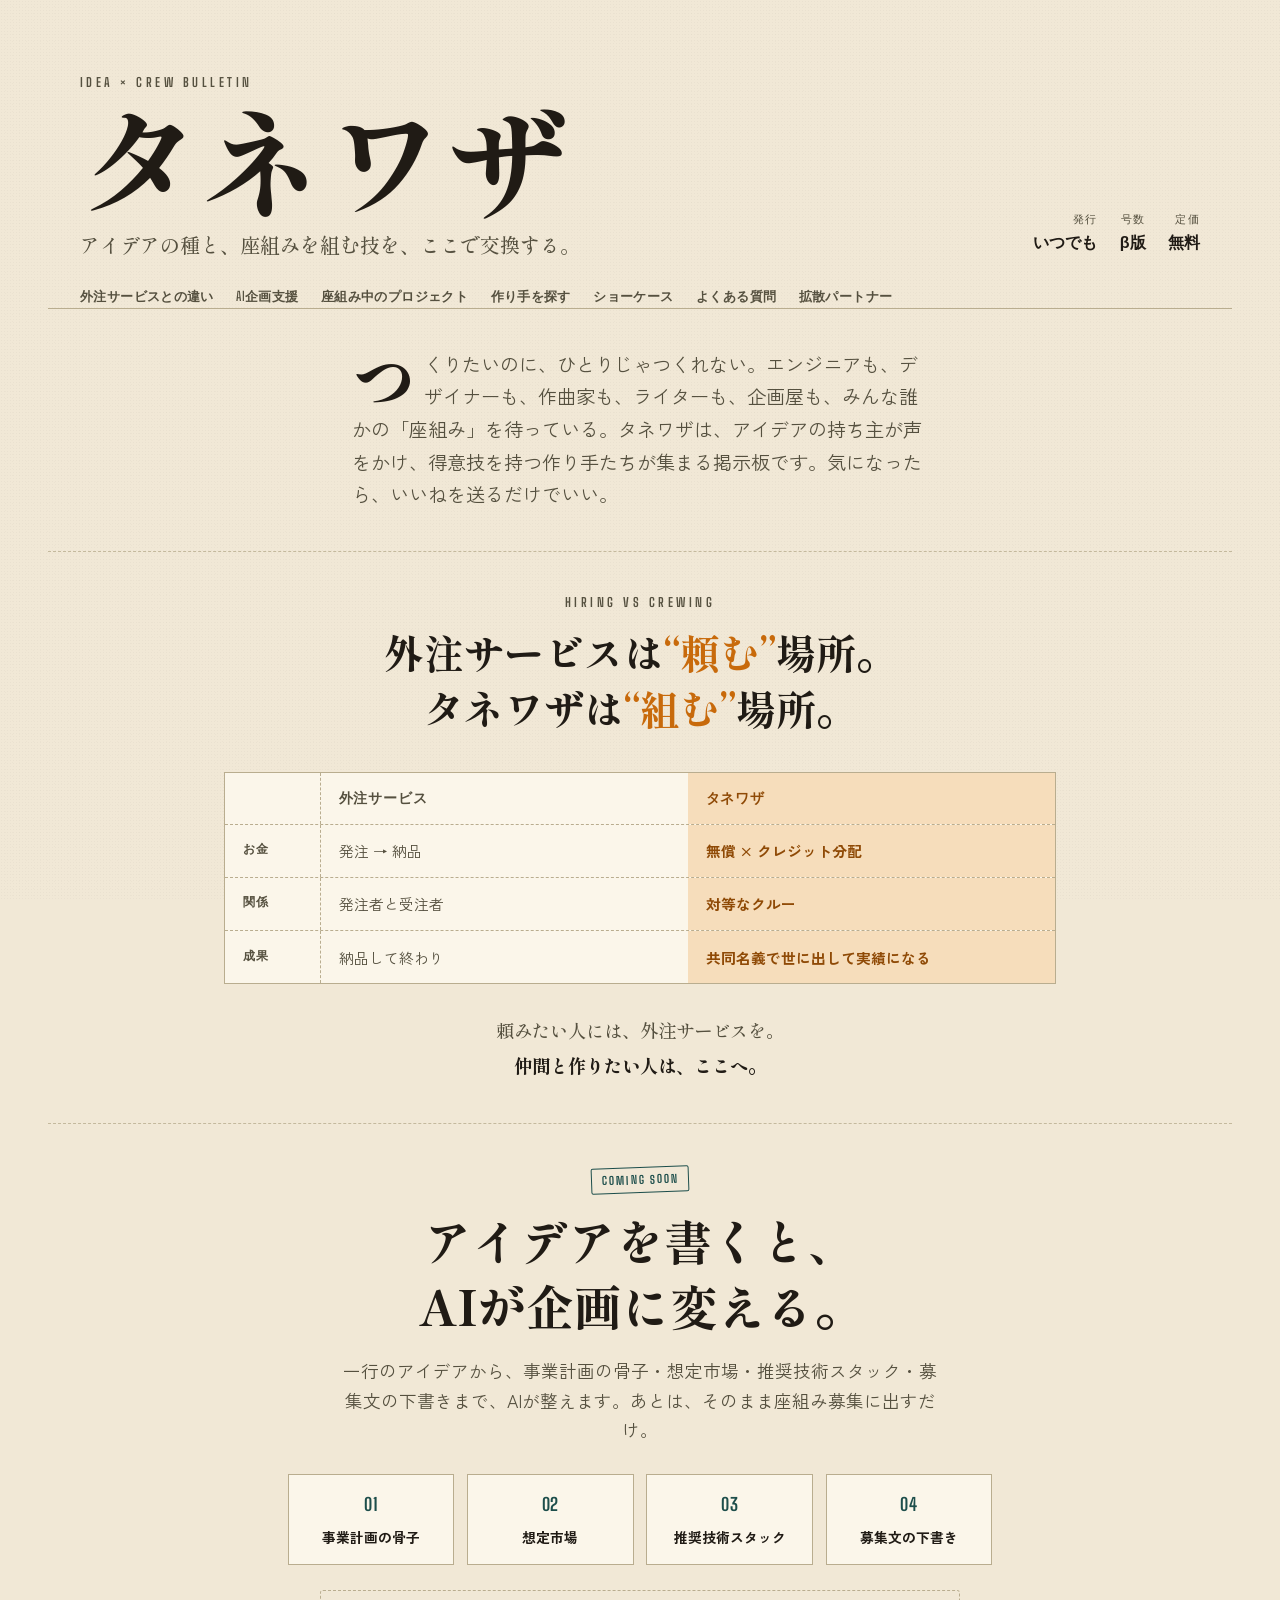
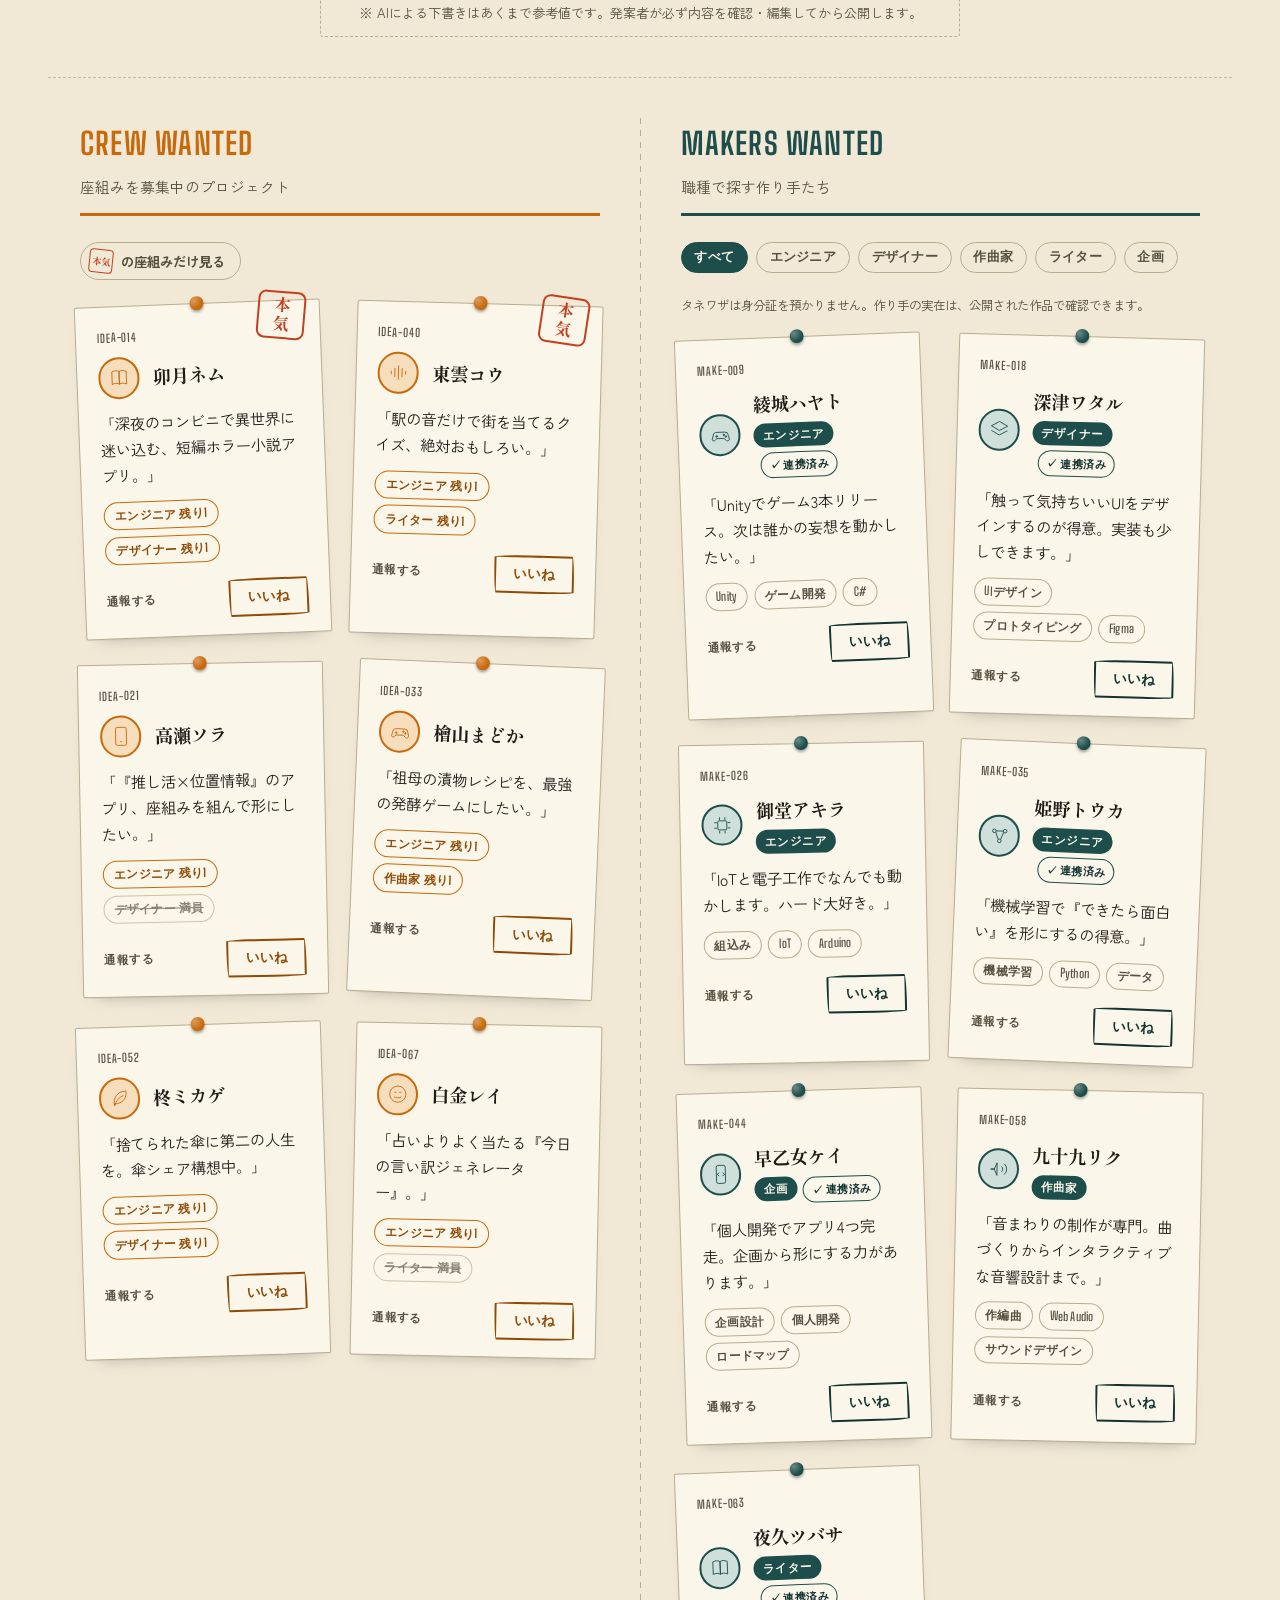
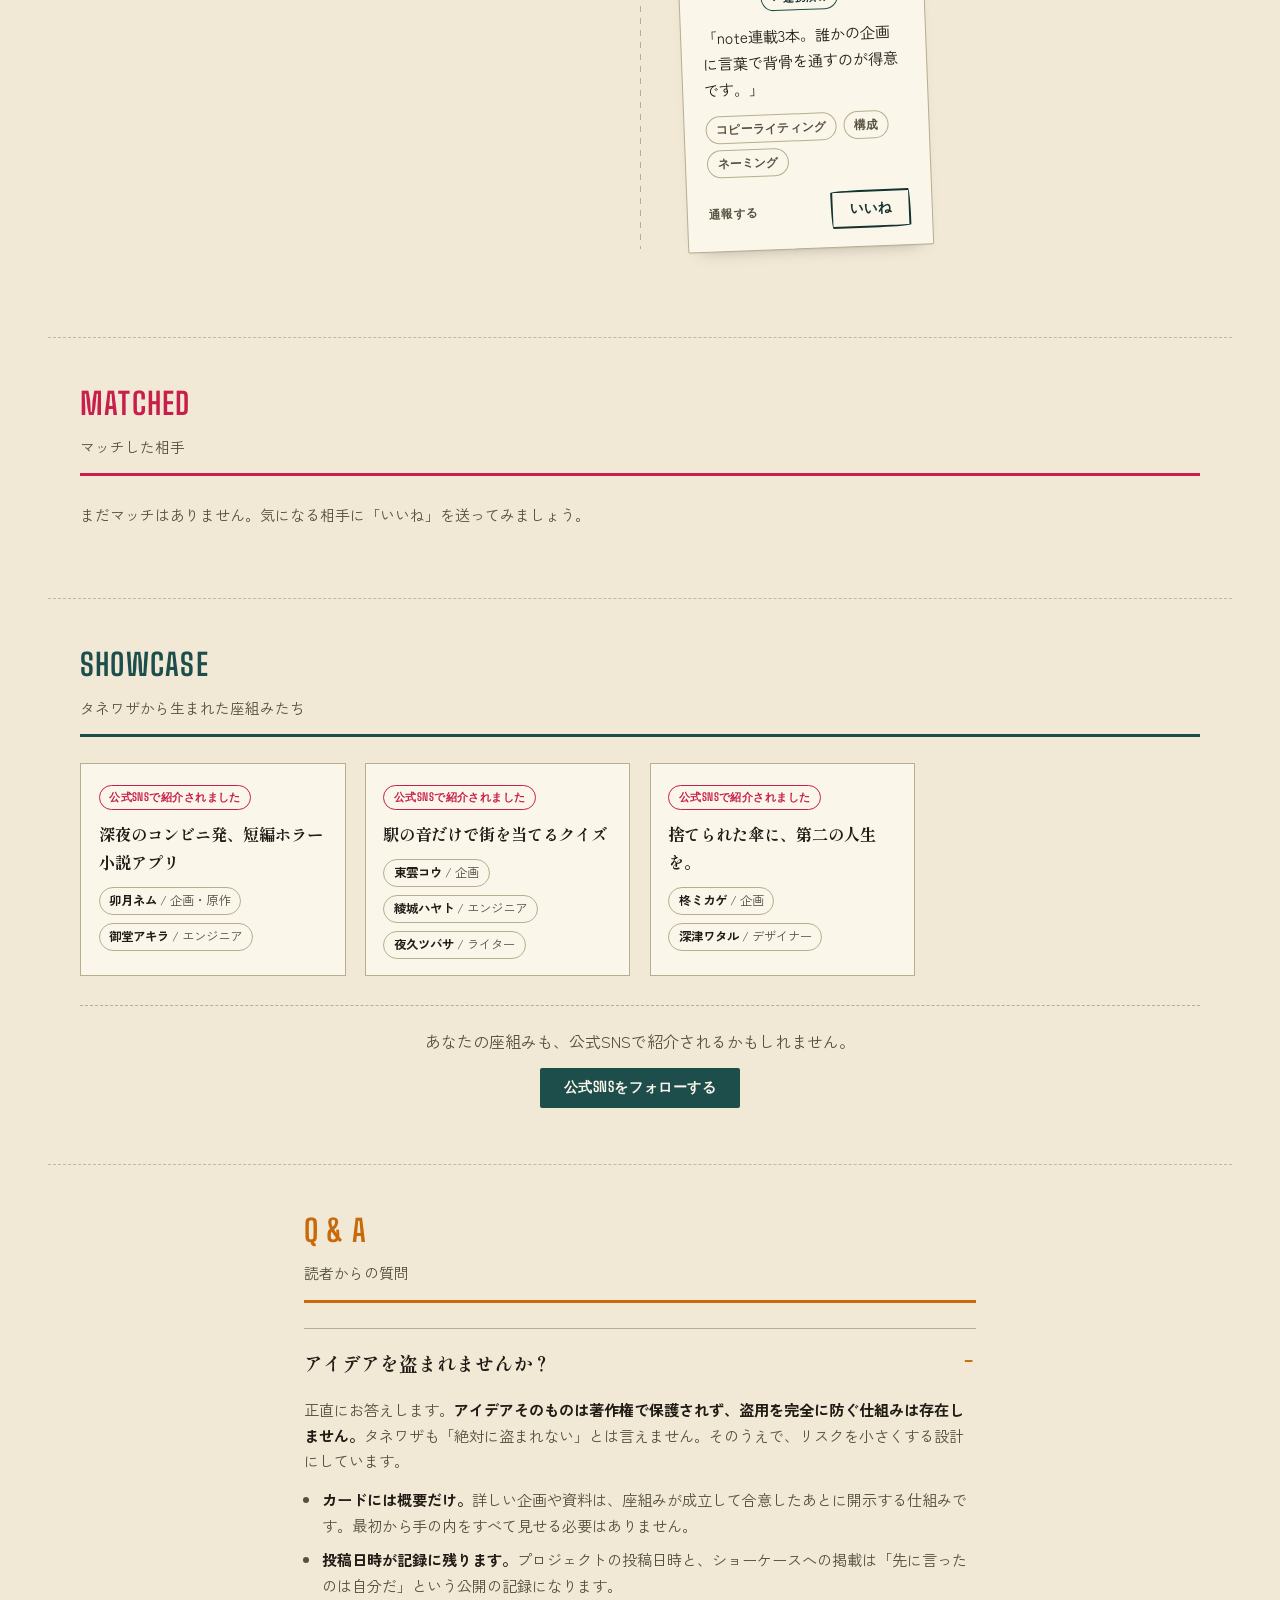
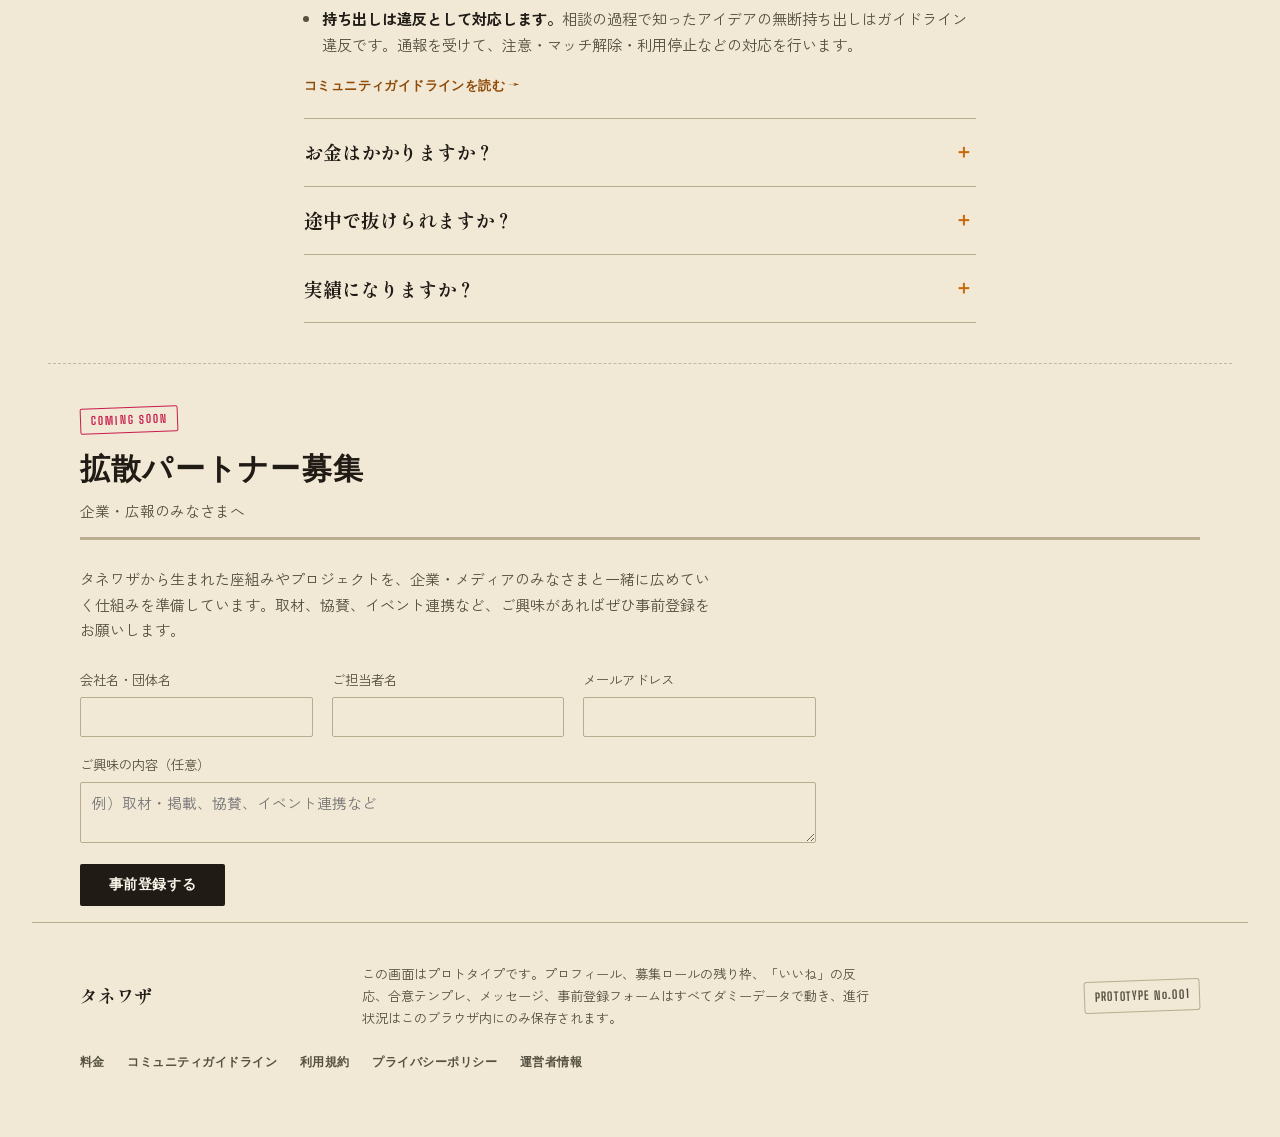
==== commit e916cdf7: "信頼まわりのFAQ・ガイドライン拡充とAI企画支援の予告を追加 - トップにFAQ（Q&Aアコーディオン）を追加。筆頭「アイデアを盗まれ   ませんか？」に正直に回答＋お金/離脱/実績のQも - トッ" ====
--- a/index.html
+++ b/index.html
@@ -9,18 +9,20 @@
 <!-- OGP -->
 <meta property="og:type" content="website">
 <meta property="og:site_name" content="タネワザ">
+<meta property="og:url" content="https://tanewaza-yk.vercel.app/">
 <meta property="og:title" content="タネワザ｜アイデア×多職種の座組みプラットフォーム">
 <meta property="og:description" content="アイデアはあるけど作れない人と、エンジニア・デザイナー・作曲家・ライター・企画の作り手が、対等なクルーとして出会う掲示板。無償×クレジット分配で、一緒に世に出そう。">
-<meta property="og:image" content="/public/og.png">
+<meta property="og:image" content="https://tanewaza-yk.vercel.app/og.png">
 <meta property="og:image:width" content="1200">
 <meta property="og:image:height" content="630">
+<meta property="og:image:alt" content="号外風の題字「タネワザ」と、アイデアの種と座組みを組む技を交換するというキャッチコピー">
 <meta property="og:locale" content="ja_JP">
 
 <!-- Twitter Card -->
 <meta name="twitter:card" content="summary_large_image">
 <meta name="twitter:title" content="タネワザ｜アイデア×多職種の座組みプラットフォーム">
 <meta name="twitter:description" content="アイデアはあるけど作れない人と、多職種の作り手が対等なクルーとして出会う掲示板。無償×クレジット分配で、一緒に世に出そう。">
-<meta name="twitter:image" content="/public/og.png">
+<meta name="twitter:image" content="https://tanewaza-yk.vercel.app/og.png">
 
 <!-- Favicon -->
 <link rel="icon" type="image/png" sizes="32x32" href="/public/favicon-32.png">
@@ -51,9 +53,11 @@
 
 <nav class="toc" aria-label="目次">
   <a href="#vs-section">外注サービスとの違い</a>
+  <a href="#ai-section">AI企画支援</a>
   <a href="#board">座組み中のプロジェクト</a>
   <a href="#creator-heading">作り手を探す</a>
   <a href="#showcase-section">ショーケース</a>
+  <a href="#faq-section">よくある質問</a>
   <a href="#partners-section">拡散パートナー</a>
 </nav>
 
@@ -95,6 +99,23 @@
   </div>
 
   <p class="vs__closing">頼みたい人には、外注サービスを。<br><strong>仲間と作りたい人は、ここへ。</strong></p>
+</section>
+
+<hr class="rule rule--dotted">
+
+<section class="ai-teaser" id="ai-section" aria-labelledby="ai-heading">
+  <p class="ai-teaser__ribbon">COMING SOON</p>
+  <h2 class="ai-teaser__headline" id="ai-heading">アイデアを書くと、<br>AIが企画に変える。</h2>
+  <p class="ai-teaser__lead">
+    一行のアイデアから、事業計画の骨子・想定市場・推奨技術スタック・募集文の下書きまで、AIが整えます。あとは、そのまま座組み募集に出すだけ。
+  </p>
+  <ol class="ai-teaser__list">
+    <li><span class="ai-teaser__num">01</span><span>事業計画の骨子</span></li>
+    <li><span class="ai-teaser__num">02</span><span>想定市場</span></li>
+    <li><span class="ai-teaser__num">03</span><span>推奨技術スタック</span></li>
+    <li><span class="ai-teaser__num">04</span><span>募集文の下書き</span></li>
+  </ol>
+  <p class="ai-teaser__note">※ AIによる下書きはあくまで参考値です。発案者が必ず内容を確認・編集してから公開します。</p>
 </section>
 
 <hr class="rule rule--dotted">
@@ -158,6 +179,52 @@
 
 <hr class="rule rule--dotted">
 
+<section class="faq" id="faq-section" aria-labelledby="faq-heading">
+  <header class="column__head faq__head">
+    <h2 id="faq-heading" class="column__title">Q &amp; A</h2>
+    <p class="column__sub">読者からの質問</p>
+  </header>
+
+  <div class="faq__list">
+    <details class="faq__item" open>
+      <summary class="faq__q">アイデアを盗まれませんか？</summary>
+      <div class="faq__a">
+        <p>正直にお答えします。<strong>アイデアそのものは著作権で保護されず、盗用を完全に防ぐ仕組みは存在しません。</strong>タネワザも「絶対に盗まれない」とは言えません。そのうえで、リスクを小さくする設計にしています。</p>
+        <ul>
+          <li><b>カードには概要だけ。</b>詳しい企画や資料は、座組みが成立して合意したあとに開示する仕組みです。最初から手の内をすべて見せる必要はありません。</li>
+          <li><b>投稿日時が記録に残ります。</b>プロジェクトの投稿日時と、ショーケースへの掲載は「先に言ったのは自分だ」という公開の記録になります。</li>
+          <li><b>持ち出しは違反として対応します。</b>相談の過程で知ったアイデアの無断持ち出しはガイドライン違反です。通報を受けて、注意・マッチ解除・利用停止などの対応を行います。</li>
+        </ul>
+        <p class="faq__more"><a href="guidelines.html">コミュニティガイドラインを読む →</a></p>
+      </div>
+    </details>
+
+    <details class="faq__item">
+      <summary class="faq__q">お金はかかりますか？</summary>
+      <div class="faq__a">
+        <p>β期間中はすべて無料です。プロフィールの閲覧やメッセージのやり取りに、課金の壁は設けない方針です。企業・広報向けの拡散パートナーなど一部で将来的に有料メニューを検討していますが、作り手どうしが出会って組むための基本機能は、これからも無料で提供し続けます。</p>
+        <p class="faq__more"><a href="pricing.html">料金について →</a></p>
+      </div>
+    </details>
+
+    <details class="faq__item">
+      <summary class="faq__q">途中で抜けられますか？</summary>
+      <div class="faq__a">
+        <p>抜けられます。ただし、座組みのときに合意した権利・条件テンプレに沿った扱いになります。たとえば共同クレジット型なら、抜けるまでに担当した関わりはクレジットに残ります。大切なのは、黙って消えないこと。抜けるときは一言、相手に伝えてください。連絡を放置しないことは、ガイドラインでもお願いしています。</p>
+      </div>
+    </details>
+
+    <details class="faq__item">
+      <summary class="faq__q">実績になりますか？</summary>
+      <div class="faq__a">
+        <p>なります。タネワザから生まれた座組みは、参加メンバー全員の共同名義で世に出すことを基本にしています。完成した作品はショーケースに掲載され、各自が自分のポートフォリオとして実績に使えます。「納品して終わり」ではなく、名前の残る作品づくりです。</p>
+      </div>
+    </details>
+  </div>
+</section>
+
+<hr class="rule rule--dotted">
+
 <section class="partners" id="partners-section" aria-labelledby="partners-heading">
   <header class="column__head partners__head">
     <p class="partners__ribbon">COMING SOON</p>
@@ -169,7 +236,9 @@
     タネワザから生まれた座組みやプロジェクトを、企業・メディアのみなさまと一緒に広めていく仕組みを準備しています。取材、協賛、イベント連携など、ご興味があればぜひ事前登録をお願いします。
   </p>
 
-  <form class="partners__form" id="partners-form">
+  <form class="partners__form" id="partners-form" action="https://formspree.io/f/xlgqbqqp" method="POST">
+    <input type="hidden" name="_subject" value="タネワザ 拡散パートナー事前登録">
+    <input type="text" class="partners__gotcha" name="_gotcha" tabindex="-1" autocomplete="off" aria-hidden="true">
     <label class="partners__field">
       <span>会社名・団体名</span>
       <input type="text" name="company" required>
@@ -306,7 +375,7 @@
   // （例: "https://formspree.io/f/xxxxxxxx"）を設定すると実際に送信されます。
   // 空のままの場合はダミー動作（送信せず完了メッセージ表示）になります。
   window.TANEWAZA_CONFIG = {
-    formspreeEndpoint: ""
+    formspreeEndpoint: "https://formspree.io/f/xlgqbqqp"
   };
 </script>
 <script src="script.js"></script>
--- a/style.css
+++ b/style.css
@@ -1427,6 +1427,16 @@
   background: var(--paper);
   color: var(--ink);
   resize: vertical;
+}
+
+/* ハニーポット ― 人間には見えず、ボットだけが入力する */
+.partners__gotcha{
+  position: absolute;
+  left: -9999px;
+  width: 1px;
+  height: 1px;
+  opacity: 0;
+  pointer-events: none;
 }
 
 .partners__submit{
@@ -1583,6 +1593,164 @@
 .site-footer__links a:hover{ color: var(--ink); border-bottom-color: var(--ink); }
 
 /* ==================================================================
+   AI teaser ― coming soon feature announcement
+================================================================== */
+.ai-teaser{
+  position: relative;
+  z-index: 1;
+  max-width: 52rem;
+  margin: 0 auto;
+  padding: 0 clamp(1rem, 4vw, 3rem);
+  text-align: center;
+}
+
+.ai-teaser__ribbon{
+  display: inline-block;
+  font-family: var(--font-utility);
+  font-weight: 700;
+  font-size: .7rem;
+  letter-spacing: .18em;
+  color: var(--eng);
+  border: 1px solid var(--eng);
+  padding: .15rem .6rem;
+  border-radius: 2px;
+  transform: rotate(-2deg);
+  margin: 0 0 1rem;
+}
+
+.ai-teaser__headline{
+  font-family: var(--font-display);
+  font-weight: 800;
+  font-size: clamp(1.8rem, 5vw, 3rem);
+  line-height: 1.35;
+  margin: 0 0 1.1rem;
+}
+
+.ai-teaser__lead{
+  max-width: 38rem;
+  margin: 0 auto 1.8rem;
+  color: var(--ink-soft);
+  font-size: clamp(.98rem, 1.6vw, 1.1rem);
+}
+
+.ai-teaser__list{
+  list-style: none;
+  margin: 0 auto 1.6rem;
+  padding: 0;
+  display: grid;
+  grid-template-columns: repeat(4, 1fr);
+  gap: .8rem;
+  max-width: 44rem;
+  counter-reset: none;
+}
+.ai-teaser__list li{
+  border: 1px solid var(--line);
+  background: var(--paper-card);
+  padding: .9rem .6rem;
+  display: flex;
+  flex-direction: column;
+  align-items: center;
+  gap: .4rem;
+  font-size: .86rem;
+  font-weight: 700;
+  color: var(--ink);
+}
+.ai-teaser__num{
+  font-family: var(--font-utility);
+  font-weight: 700;
+  font-size: 1.1rem;
+  color: var(--eng);
+  letter-spacing: .04em;
+}
+@media (max-width: 620px){
+  .ai-teaser__list{ grid-template-columns: repeat(2, 1fr); }
+}
+
+.ai-teaser__note{
+  max-width: 40rem;
+  margin: 0 auto;
+  font-size: .82rem;
+  color: var(--ink-soft);
+  border: 1px dashed var(--line);
+  border-radius: 3px;
+  padding: .7rem 1rem;
+}
+
+/* ==================================================================
+   FAQ ― reader questions (accordion)
+================================================================== */
+.faq{
+  position: relative;
+  z-index: 1;
+  max-width: 48rem;
+  margin: 0 auto;
+  padding: 0 clamp(1rem, 4vw, 3rem);
+}
+.faq__head{ color: var(--idea); }
+
+.faq__list{
+  border-top: 1px solid var(--line);
+}
+
+.faq__item{
+  border-bottom: 1px solid var(--line);
+}
+
+.faq__q{
+  list-style: none;
+  cursor: pointer;
+  font-family: var(--font-display);
+  font-weight: 700;
+  font-size: clamp(1.02rem, 1.8vw, 1.18rem);
+  color: var(--ink);
+  padding: 1.1rem 2.2rem 1.1rem 0;
+  position: relative;
+}
+.faq__q::-webkit-details-marker{ display: none; }
+.faq__q::after{
+  content: "＋";
+  position: absolute;
+  right: .2rem;
+  top: 1rem;
+  font-family: var(--font-utility);
+  font-weight: 700;
+  color: var(--idea);
+  transition: transform .2s ease;
+}
+.faq__item[open] .faq__q::after{ content: "−"; }
+.faq__q:hover{ color: var(--idea-deep); }
+
+.faq__a{
+  padding: 0 0 1.3rem;
+  color: var(--ink-soft);
+  font-size: .95rem;
+}
+.faq__a p{ margin: 0 0 .8rem; }
+.faq__a p:last-child{ margin-bottom: 0; }
+.faq__a strong{ color: var(--ink); font-weight: 700; }
+.faq__a ul{
+  margin: 0 0 .8rem;
+  padding-left: 1.1rem;
+}
+.faq__a li{ margin-bottom: .5rem; }
+.faq__a li b{ color: var(--ink); }
+
+.faq__more a{
+  font-family: var(--font-utility);
+  font-weight: 700;
+  font-size: .82rem;
+  letter-spacing: .03em;
+  color: var(--idea-deep);
+  text-decoration: none;
+  border-bottom: 1px solid transparent;
+}
+.faq__more a:hover{ border-bottom-color: var(--idea-deep); }
+
+@media (prefers-reduced-motion: reduce){
+  .faq__q::after{ transition: none; }
+}
+
+/* ==================================================================
    document pages (terms / privacy / operator)
 ================================================================== */
 .doc{
@@ -1617,6 +1785,12 @@
   font-size: .94rem;
   color: var(--ink-soft);
 }
+.doc ol, .doc ul{
+  margin: 0 0 1.1rem;
+  padding-left: 1.4rem;
+}
+.doc li{ margin-bottom: .55rem; }
+.doc li b{ color: var(--ink); }
 .doc__placeholder{
   border: 1px dashed var(--line);
   border-radius: 3px;
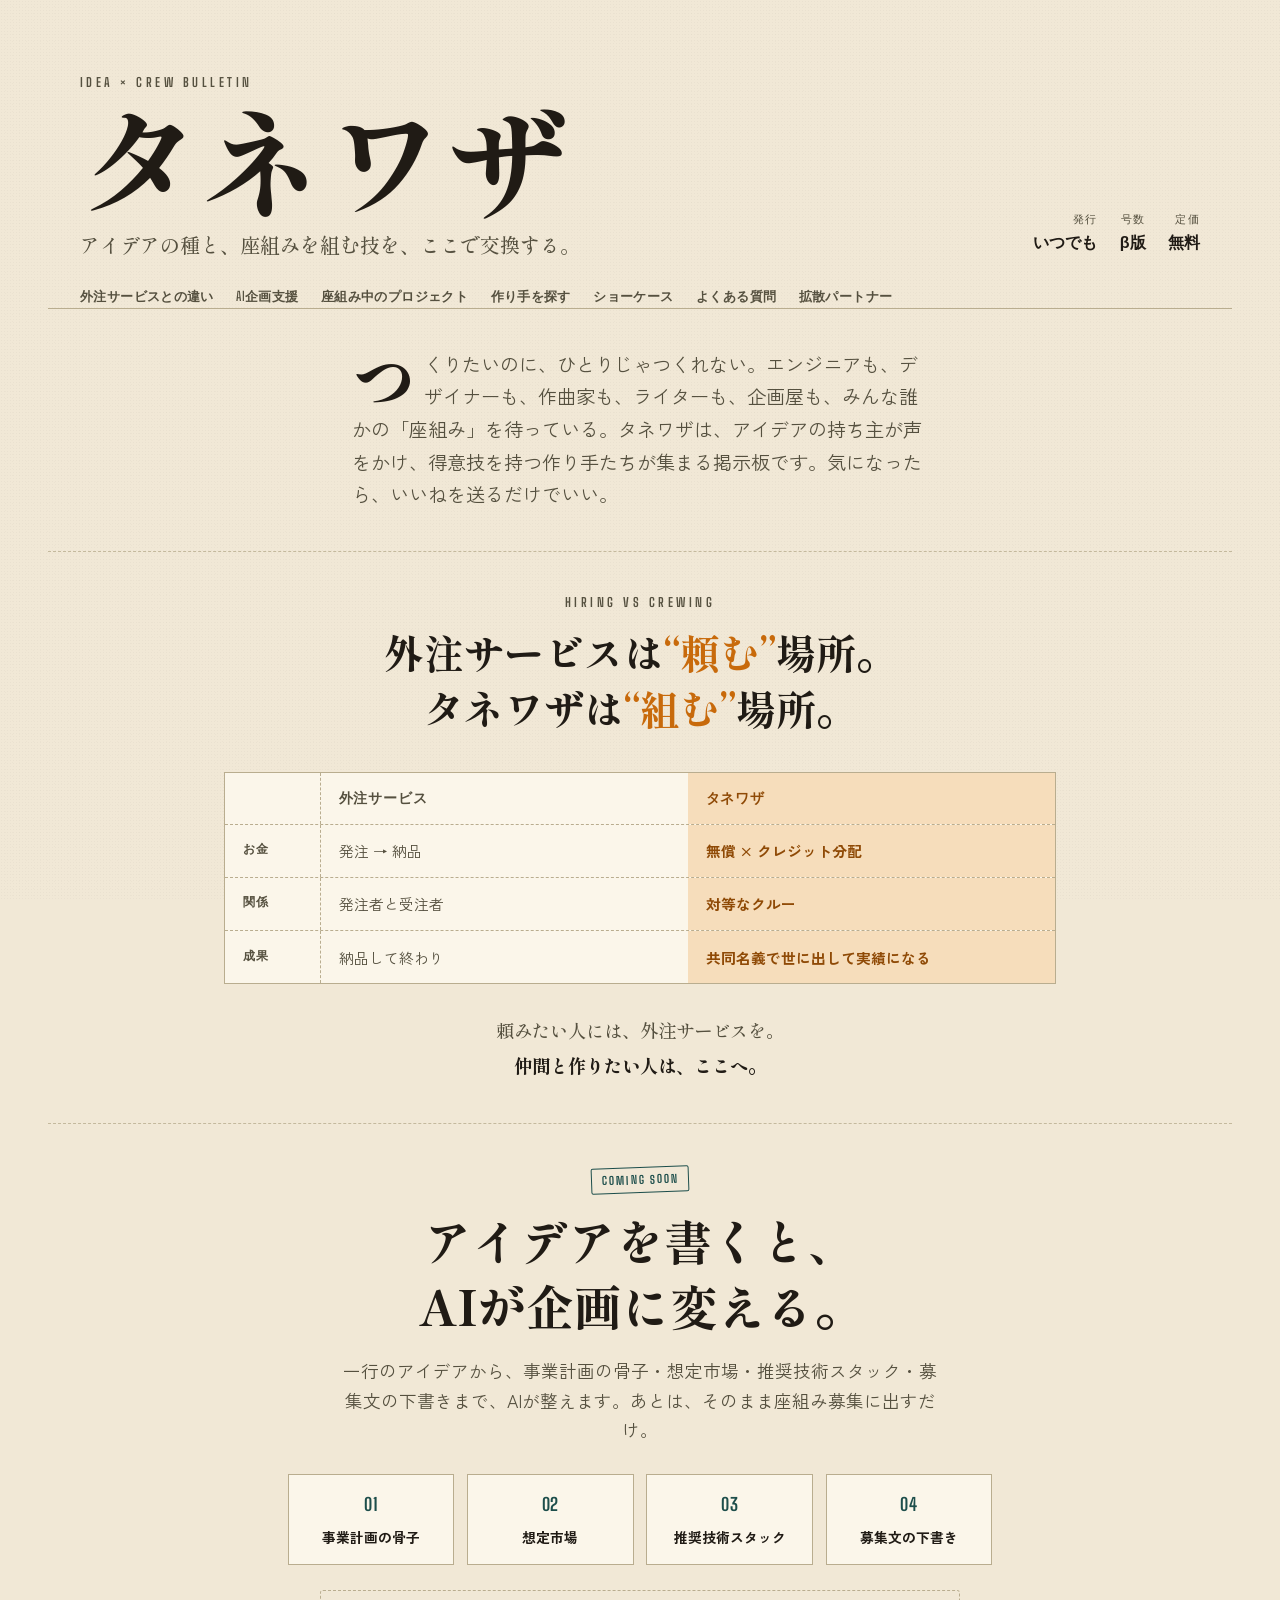
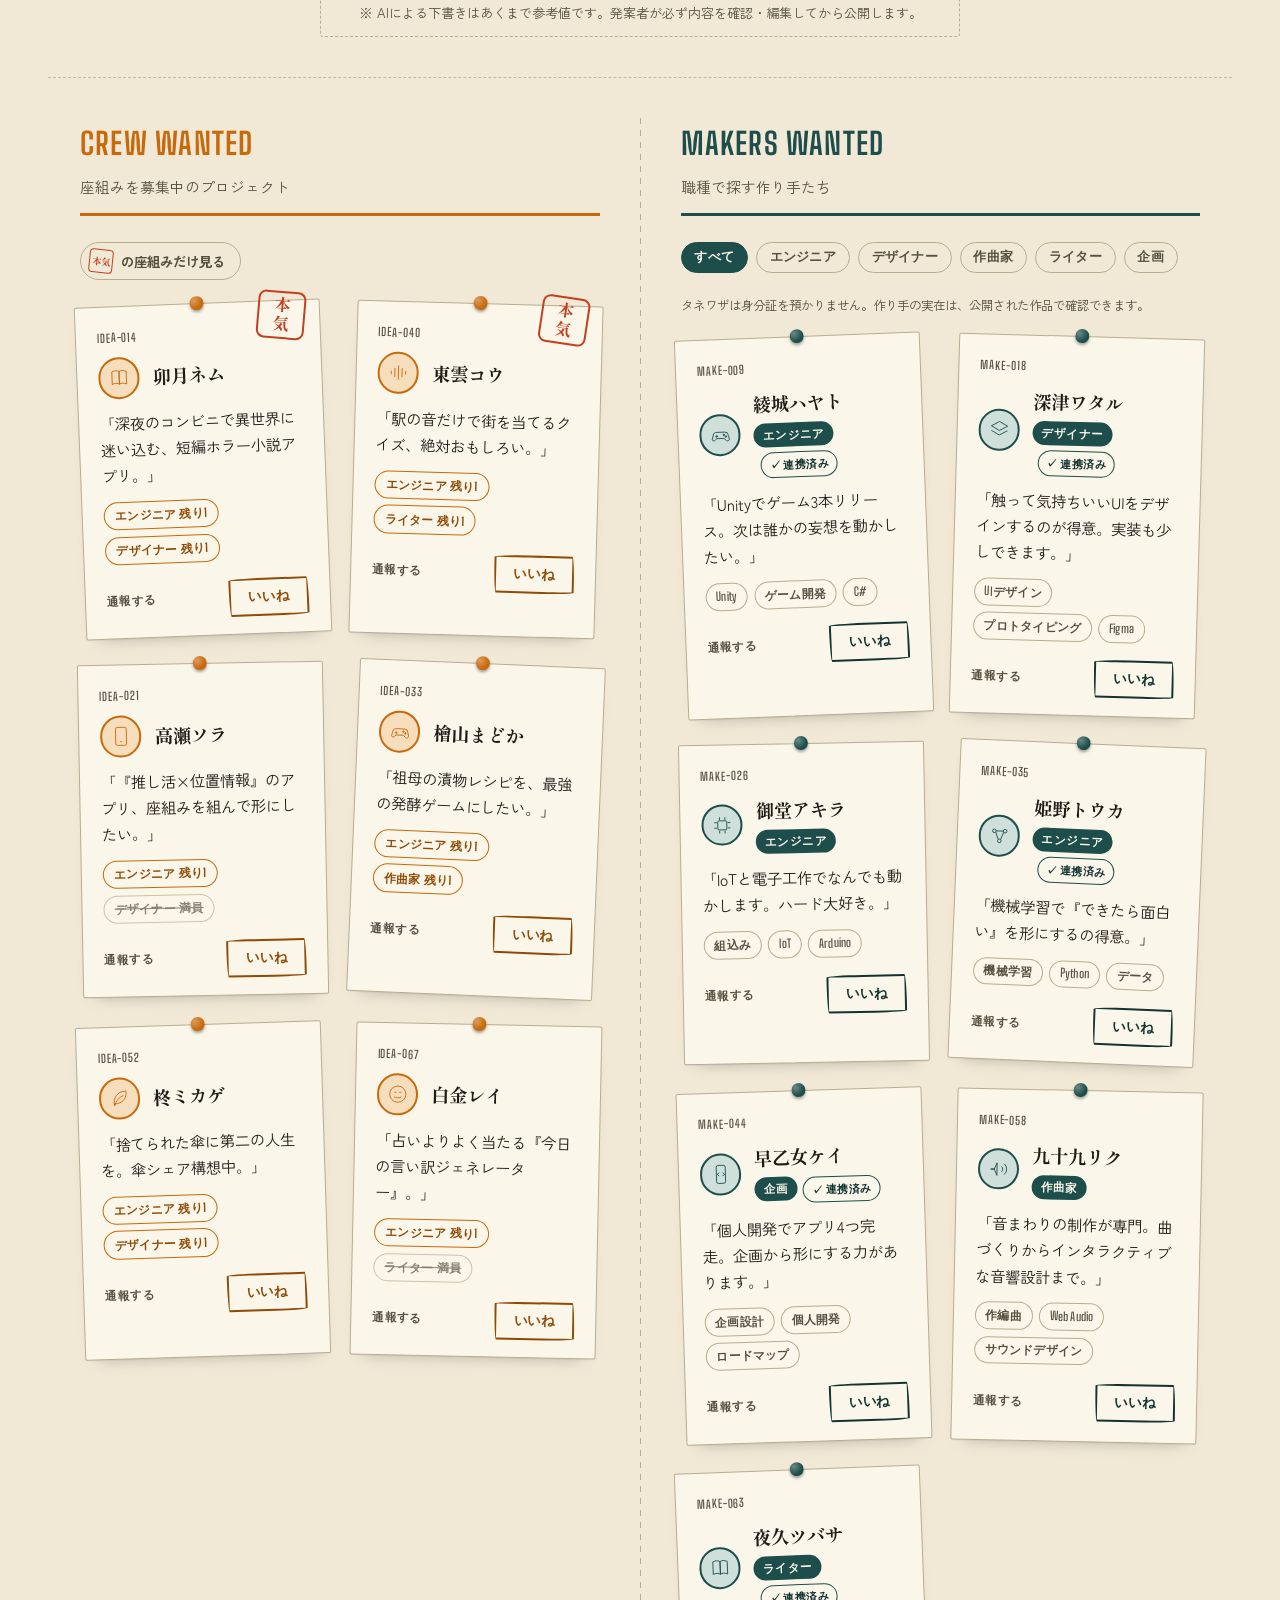
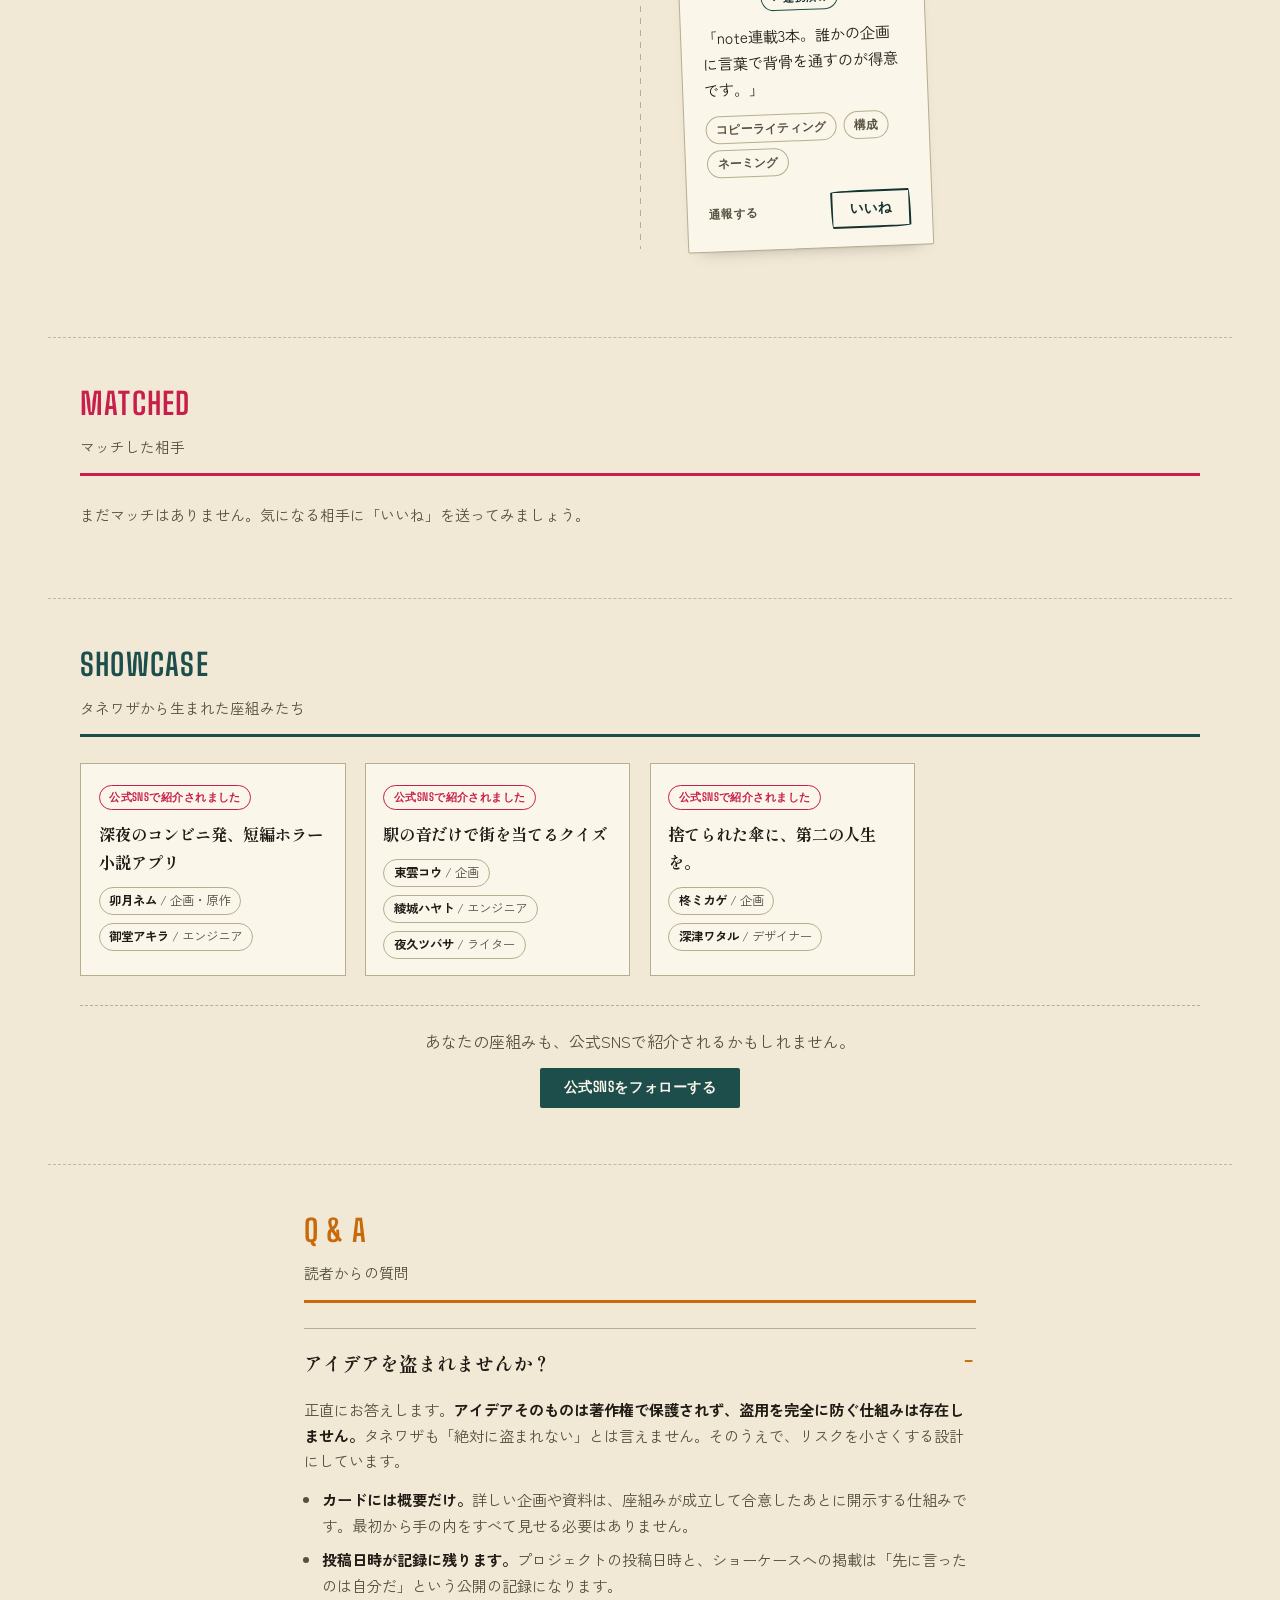
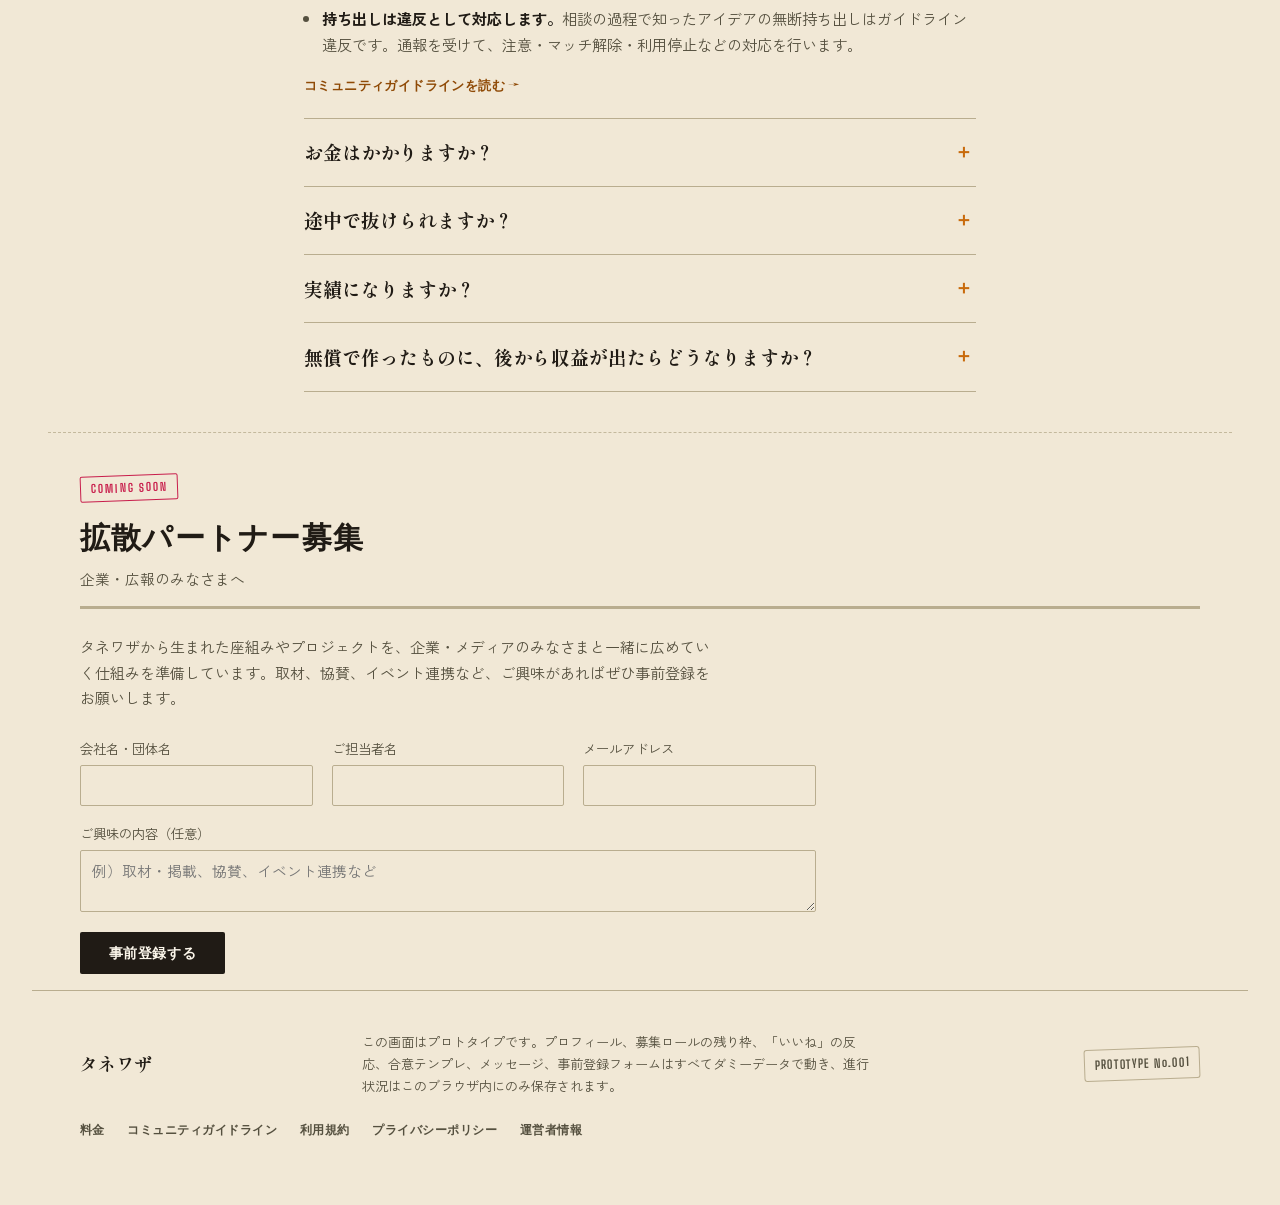
==== commit 6c242d52: "権利テンプレに収益分配の共通原則を追加 - 収益発生時は参加者全員で分配・割合は話し合いで決める、を全テンプレ   共通の前提としてテンプレ選択モーダル上部に明示 - 各テンプレ説明を収益分配の観点で" ====
--- a/index.html
+++ b/index.html
@@ -218,6 +218,14 @@
       <summary class="faq__q">実績になりますか？</summary>
       <div class="faq__a">
         <p>なります。タネワザから生まれた座組みは、参加メンバー全員の共同名義で世に出すことを基本にしています。完成した作品はショーケースに掲載され、各自が自分のポートフォリオとして実績に使えます。「納品して終わり」ではなく、名前の残る作品づくりです。</p>
+      </div>
+    </details>
+
+    <details class="faq__item">
+      <summary class="faq__q">無償で作ったものに、後から収益が出たらどうなりますか？</summary>
+      <div class="faq__a">
+        <p>どのテンプレを選んでいても、<strong>収益が出たら参加者全員で分配するのが原則です。</strong>「制作時は無償」の共同クレジット型やポートフォリオ型でも、あとから収益が発生した場合は全員で分け合います。</p>
+        <p>分配の割合は運営が決めません。<b>参加者どうしの話し合いで決めてください。</b>もし最初から収益化を見込んでいるなら、レベニューシェア型を選んでおくと前提がはっきりします。</p>
       </div>
     </details>
   </div>
@@ -345,6 +353,7 @@
   <div class="tpl-panel" role="dialog" aria-modal="true" aria-labelledby="agree-title">
     <button class="detail-panel__close" type="button" data-close aria-label="閉じる">&times;</button>
     <h3 class="tpl-panel__title" id="agree-title">権利・条件テンプレを選ぶ</h3>
+    <p class="tpl-panel__principle" id="agree-principle"></p>
     <p class="tpl-panel__sub" id="agree-sub"></p>
     <ul class="tpl-panel__list" id="agree-list" role="radiogroup" aria-label="権利・条件テンプレ"></ul>
     <button class="agree-submit" id="agree-submit" type="button" disabled>このテンプレで合意する</button>
--- a/style.css
+++ b/style.css
@@ -325,6 +325,13 @@
 /* ==================================================================
    board / columns
 ================================================================== */
+/* 長い語（URL・英字の長いタグ等）でも枠を割らない保険 */
+.card__catch, .card__code, .card__name, .card__tags li,
+.role-chip, .card__role-badge, .column__note{
+  overflow-wrap: anywhere;
+  word-break: normal;
+}
+
 .board{
   position: relative;
   z-index: 1;
@@ -408,11 +415,17 @@
   .role-filter__btn{ flex: none; white-space: nowrap; }
 }
 
+/* グリッド/フレックスの子は min-width:auto だと中身の最小幅で潰れず
+   トラックを押し広げる。0 を明示して狭い画面でも確実に収める */
+.column{ min-width: 0; }
+
 .cards{
   display: grid;
   grid-template-columns: 1fr;
   gap: 1.7rem;
-}
+  min-width: 0;
+}
+.cards > .card{ min-width: 0; }
 @media (min-width: 640px){
   .cards{ grid-template-columns: repeat(2, 1fr); }
 }
@@ -1495,6 +1508,16 @@
   font-weight: 700;
   font-size: 1.1rem;
   margin: 0 0 .3rem;
+}
+.tpl-panel__principle{
+  font-size: .82rem;
+  line-height: 1.65;
+  color: var(--ink);
+  background: var(--idea-tint);
+  border: 1px solid var(--idea);
+  border-radius: 3px;
+  padding: .7rem .85rem;
+  margin: 0 0 .9rem;
 }
 .tpl-panel__sub{
   font-size: .84rem;
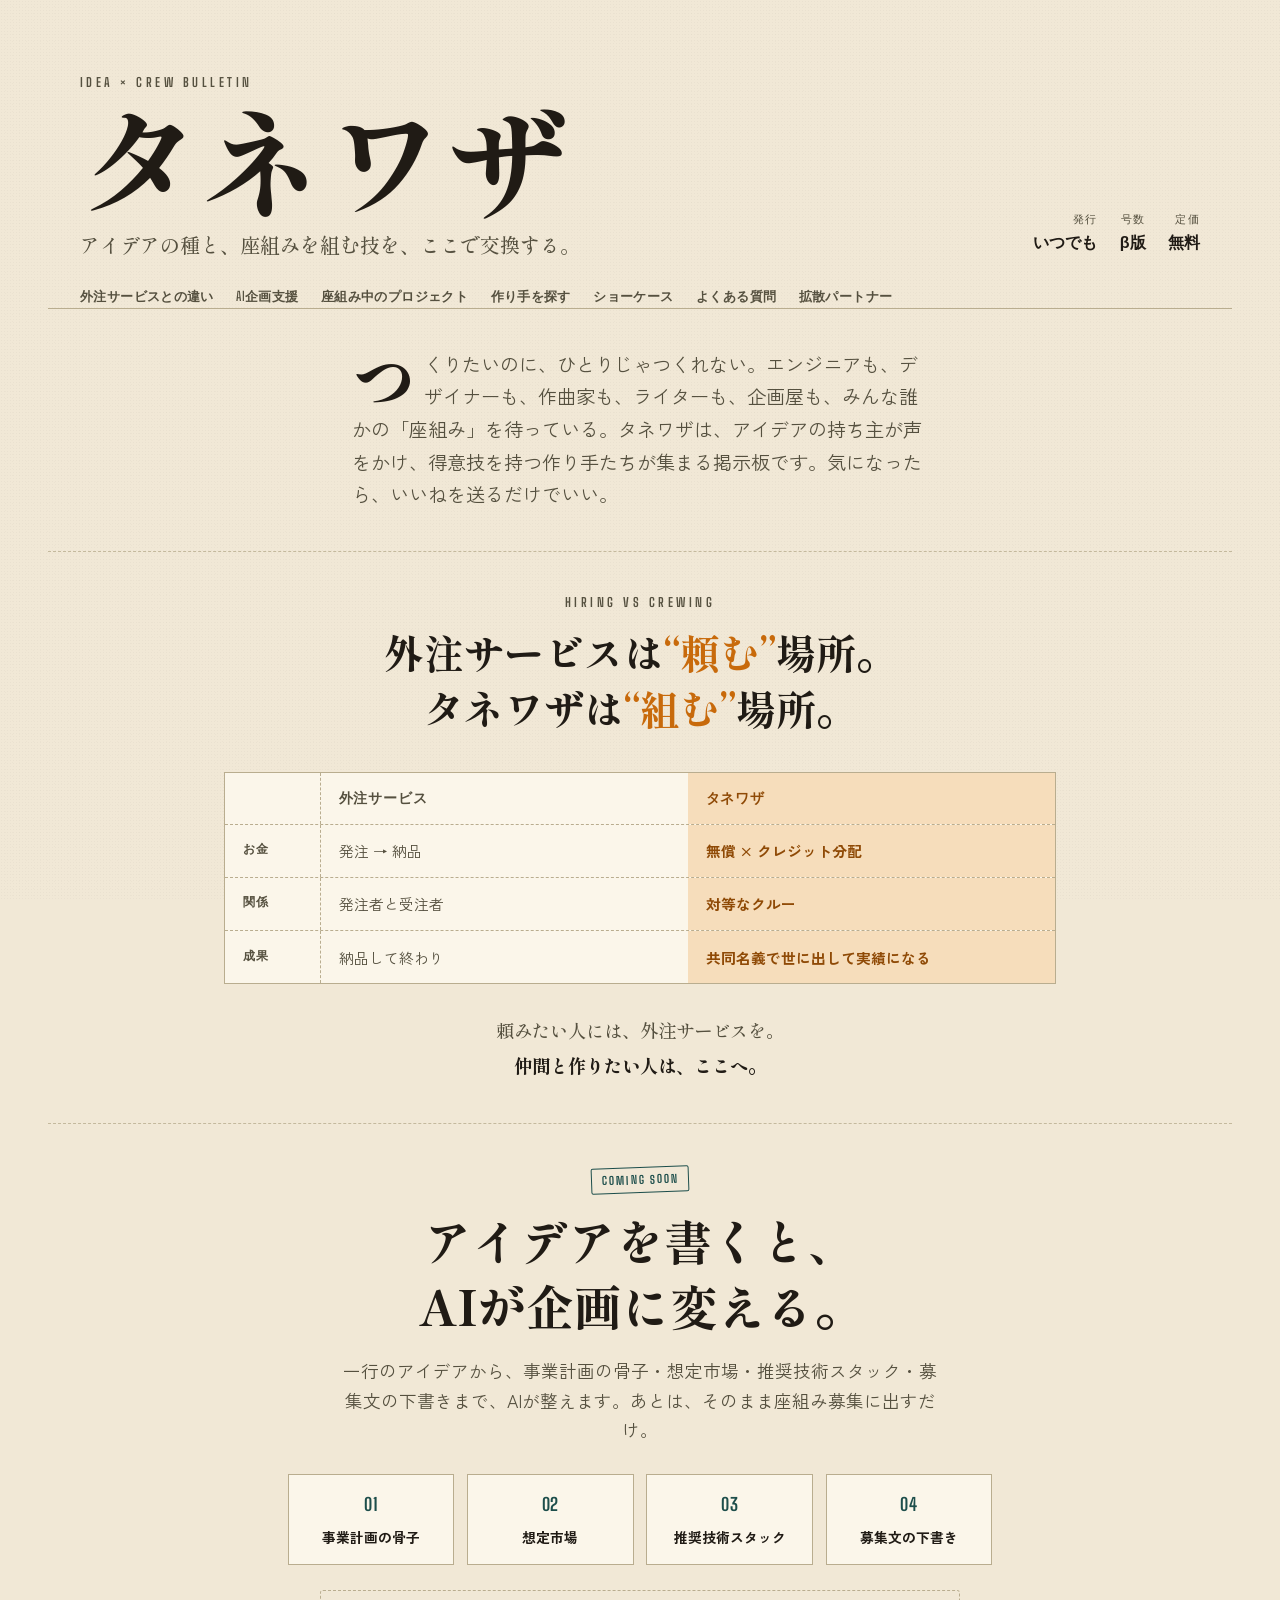
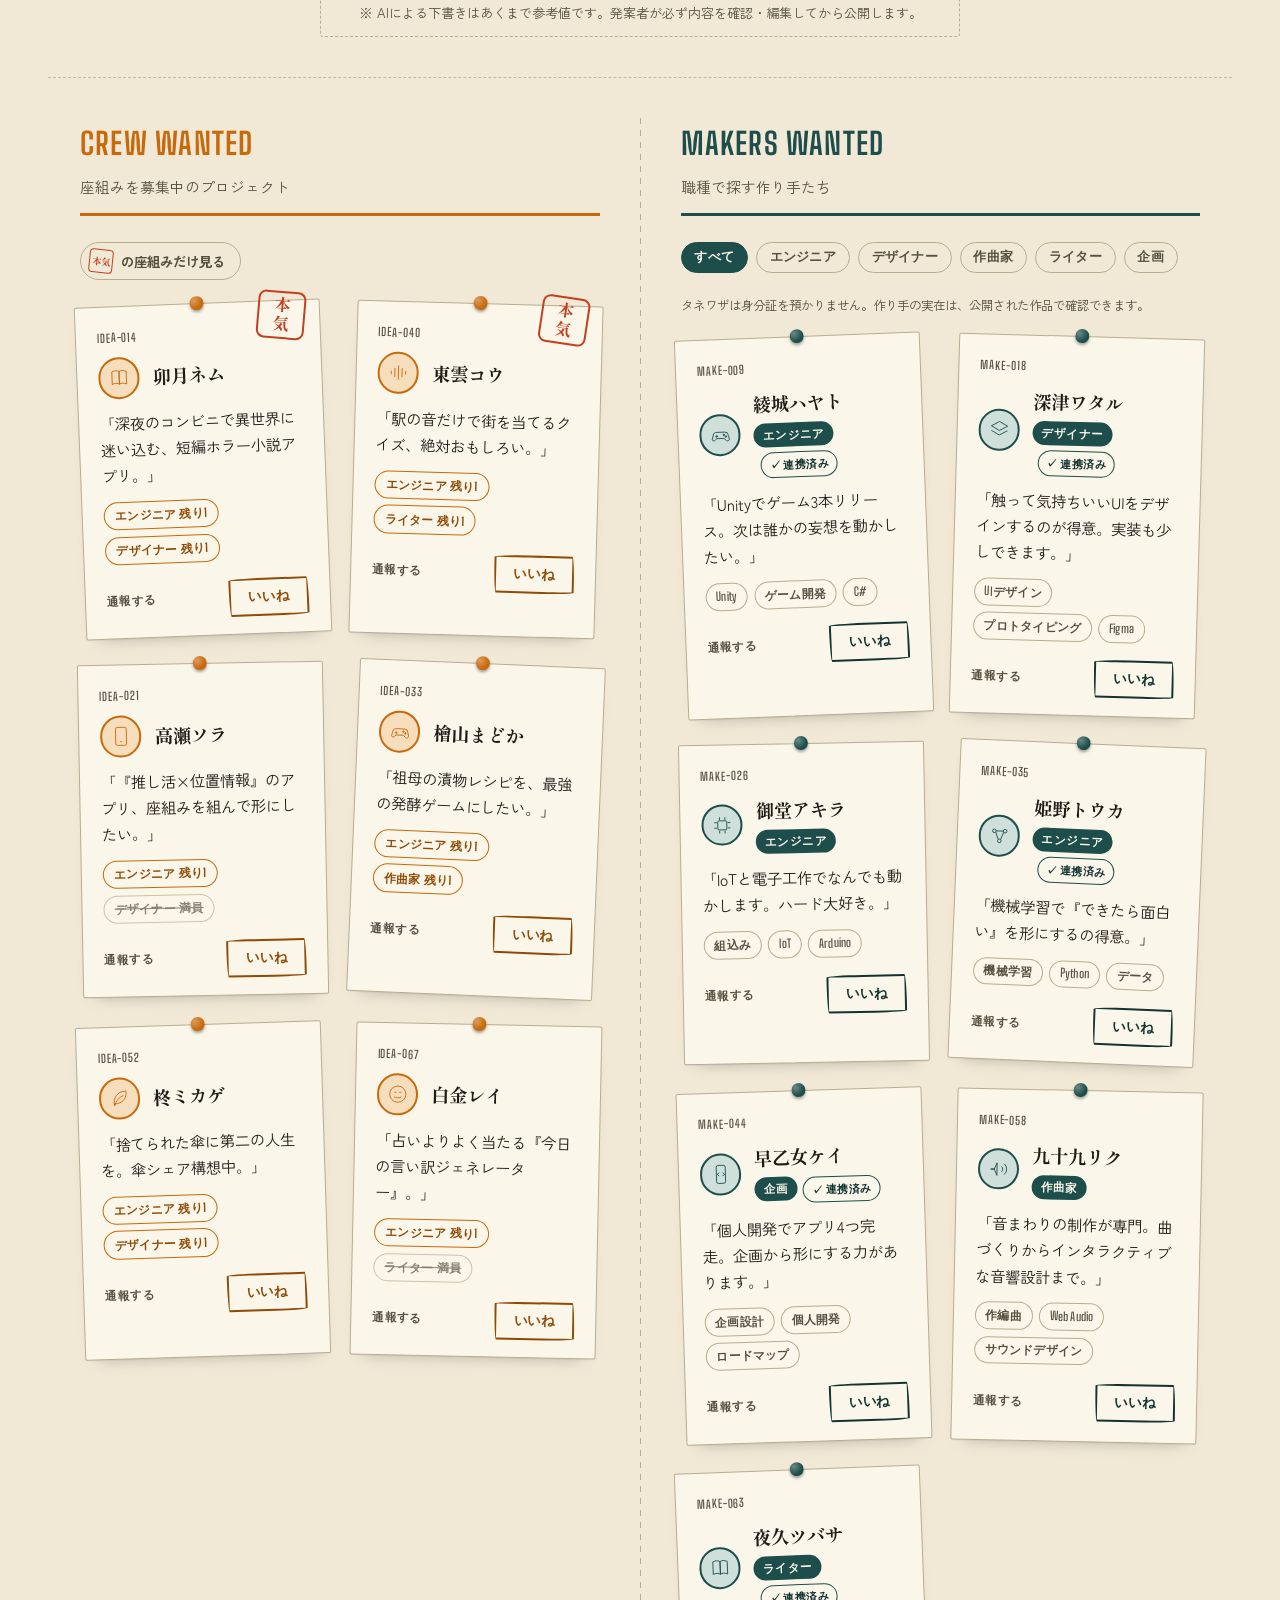
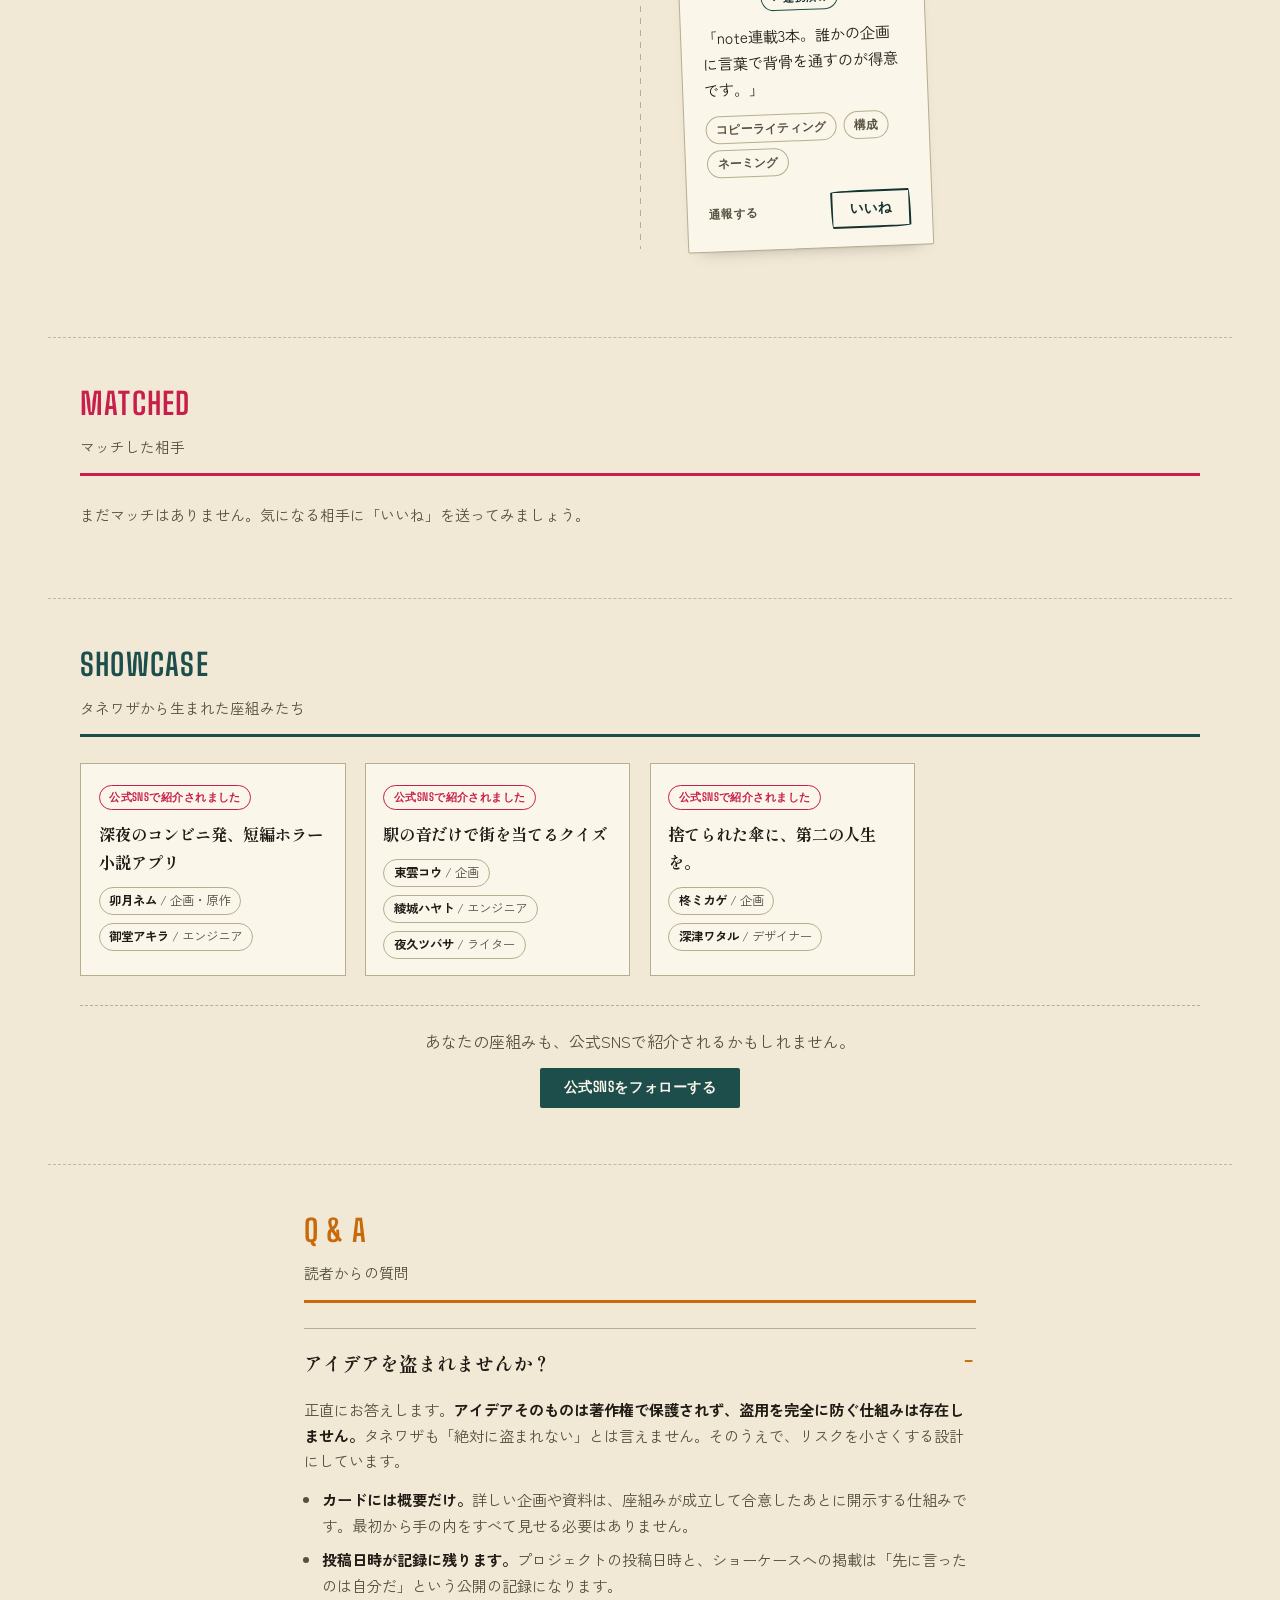
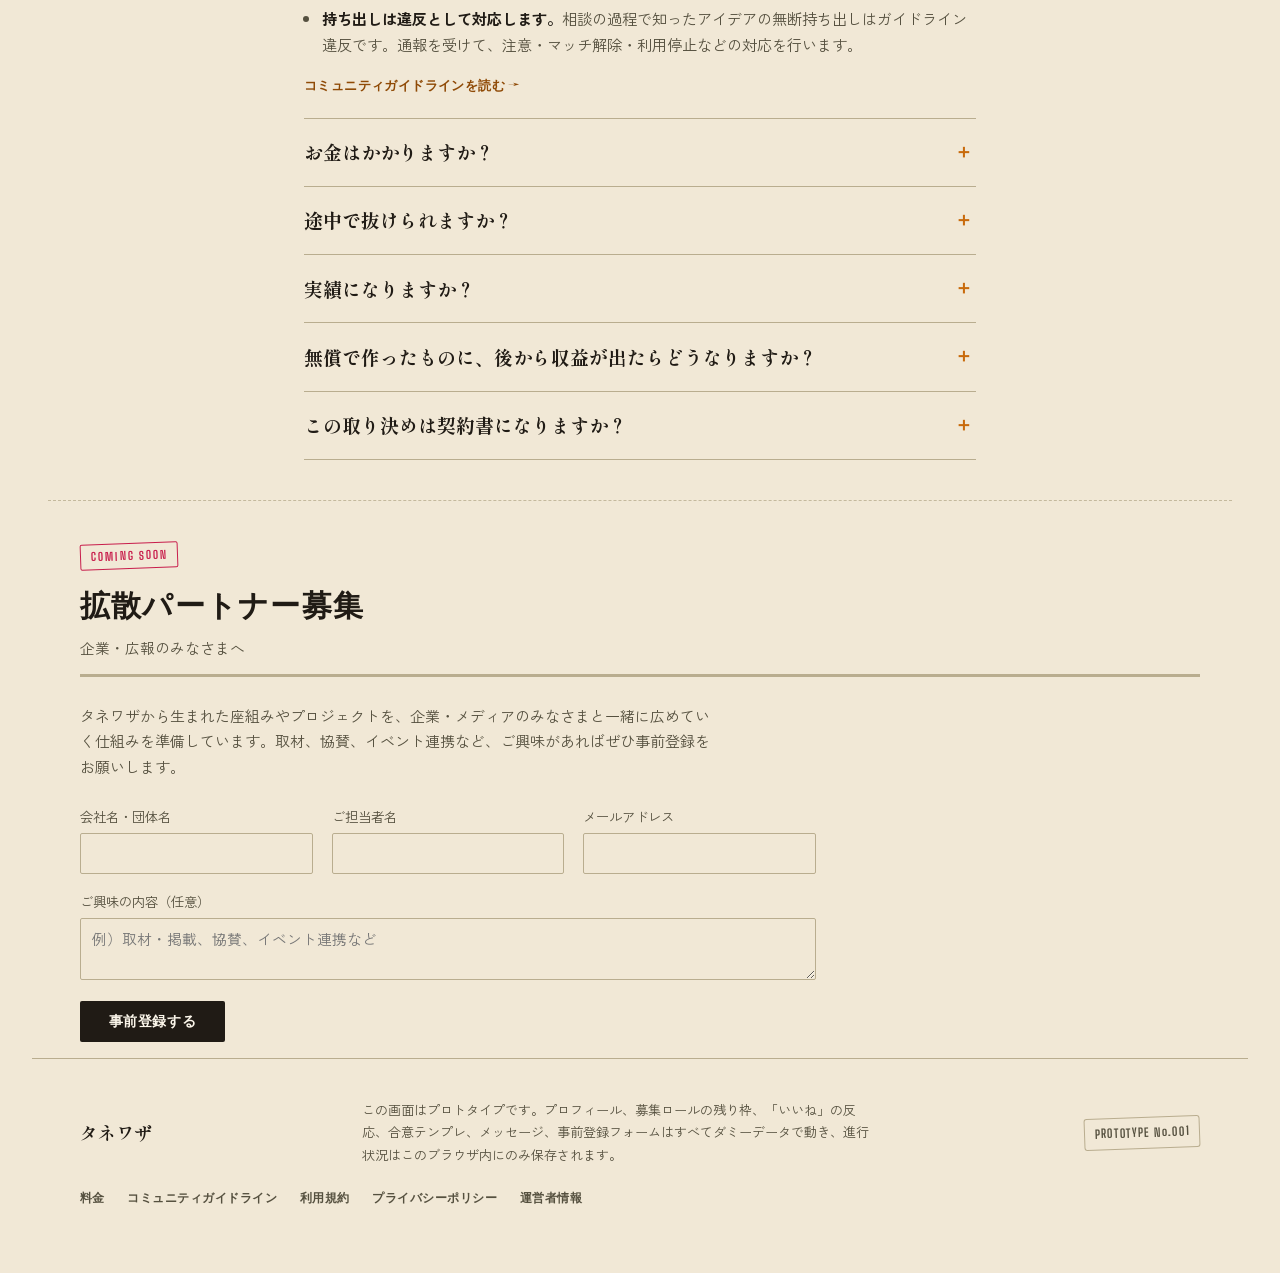
==== commit 8e64a8e6: "権利・条件テンプレを「後から揉めない」設計に刷新 - 共通原則を更新（決めてここに記録する） - 合意フローに配分の取り決めステップを追加：収益分配の方法/具体的な   取り決め(必須)/離脱時の扱い" ====
--- a/index.html
+++ b/index.html
@@ -225,7 +225,15 @@
       <summary class="faq__q">無償で作ったものに、後から収益が出たらどうなりますか？</summary>
       <div class="faq__a">
         <p>どのテンプレを選んでいても、<strong>収益が出たら参加者全員で分配するのが原則です。</strong>「制作時は無償」の共同クレジット型やポートフォリオ型でも、あとから収益が発生した場合は全員で分け合います。</p>
-        <p>分配の割合は運営が決めません。<b>参加者どうしの話し合いで決めてください。</b>もし最初から収益化を見込んでいるなら、レベニューシェア型を選んでおくと前提がはっきりします。</p>
+        <p>分配の割合は運営が決めません。<b>参加者どうしの話し合いで決めてください。</b>もし最初から収益化を見込んでいるなら、レベニューシェア型を選んでおくと前提がはっきりします。合意時に「配分の取り決め」を記録しておくと、後から見返せて揉めにくくなります。</p>
+      </div>
+    </details>
+
+    <details class="faq__item">
+      <summary class="faq__q">この取り決めは契約書になりますか？</summary>
+      <div class="faq__a">
+        <p><strong>いいえ。この取り決めはタネワザ上の記録であり、法的な契約書ではありません。</strong>大きな金額が動く可能性がある場合は、参加者間で別途書面を交わすことを強くおすすめします。</p>
+        <p>タネワザは、参加者間の金銭トラブルについて責任を負いません。取り決めは「先に何を約束したか」を全員で確認するための記録として活用してください。</p>
       </div>
     </details>
   </div>
@@ -352,11 +360,48 @@
   <div class="overlay__scrim" data-close></div>
   <div class="tpl-panel" role="dialog" aria-modal="true" aria-labelledby="agree-title">
     <button class="detail-panel__close" type="button" data-close aria-label="閉じる">&times;</button>
-    <h3 class="tpl-panel__title" id="agree-title">権利・条件テンプレを選ぶ</h3>
+    <h3 class="tpl-panel__title" id="agree-title">権利・条件を決める</h3>
     <p class="tpl-panel__principle" id="agree-principle"></p>
     <p class="tpl-panel__sub" id="agree-sub"></p>
+
+    <p class="tpl-panel__step">1. テンプレを選ぶ</p>
     <ul class="tpl-panel__list" id="agree-list" role="radiogroup" aria-label="権利・条件テンプレ"></ul>
-    <button class="agree-submit" id="agree-submit" type="button" disabled>このテンプレで合意する</button>
+
+    <div class="arrange" id="agree-arrangement" hidden>
+      <p class="tpl-panel__step">2. 配分の取り決めを記録する</p>
+
+      <fieldset class="arrange__group">
+        <legend class="arrange__legend">収益分配の方法</legend>
+        <label class="arrange__radio"><input type="radio" name="arr-method" value="均等に分配する"><span>均等に分配する</span></label>
+        <label class="arrange__radio"><input type="radio" name="arr-method" value="貢献度に応じて分配する"><span>貢献度に応じて分配する（詳細は下の自由記述へ）</span></label>
+        <label class="arrange__radio"><input type="radio" name="arr-method" value="発案者と作り手で比率を決める"><span>発案者と作り手で比率を決める</span></label>
+        <input type="text" class="arrange__other" id="arr-method-ratio" placeholder="例）発案者50％・作り手50％" hidden>
+      </fieldset>
+
+      <div class="arrange__group">
+        <label class="arrange__legend" for="arr-detail">具体的な取り決め（必須）</label>
+        <textarea class="arrange__text" id="arr-detail" rows="2" placeholder="例）3名で均等（各33.3％）／発案者40％、エンジニア40％、デザイナー20％"></textarea>
+      </div>
+
+      <fieldset class="arrange__group">
+        <legend class="arrange__legend">途中離脱時の扱い</legend>
+        <label class="arrange__radio"><input type="radio" name="arr-leave" value="離脱時点までの貢献分を分配対象とする"><span>離脱時点までの貢献分を分配対象とする</span></label>
+        <label class="arrange__radio"><input type="radio" name="arr-leave" value="離脱した場合は分配対象外とする"><span>離脱した場合は分配対象外とする</span></label>
+        <label class="arrange__radio"><input type="radio" name="arr-leave" value="その他"><span>その他</span></label>
+        <input type="text" class="arrange__other" id="arr-leave-other" placeholder="離脱時の扱いを記入" hidden>
+      </fieldset>
+
+      <fieldset class="arrange__group">
+        <legend class="arrange__legend">権利の帰属</legend>
+        <label class="arrange__radio"><input type="radio" name="arr-rights" value="参加者全員の共有"><span>参加者全員の共有</span></label>
+        <label class="arrange__radio"><input type="radio" name="arr-rights" value="発案者に帰属し、他メンバーは実績として公開可能"><span>発案者に帰属し、他メンバーは実績として公開可能</span></label>
+        <label class="arrange__radio"><input type="radio" name="arr-rights" value="その他"><span>その他</span></label>
+        <input type="text" class="arrange__other" id="arr-rights-other" placeholder="権利の帰属を記入" hidden>
+      </fieldset>
+    </div>
+
+    <p class="tpl-panel__note" id="agree-note"></p>
+    <button class="agree-submit" id="agree-submit" type="button" disabled>この内容で合意する</button>
   </div>
 </div>
 
--- a/style.css
+++ b/style.css
@@ -1084,11 +1084,16 @@
 
 .match-row{
   display: flex;
+  flex-direction: column;
+  gap: .7rem;
+  border: 1px solid var(--line);
+  background: var(--paper-card);
+  padding: .9rem 1rem;
+}
+.match-row__head{
+  display: flex;
   align-items: center;
   gap: .8rem;
-  border: 1px solid var(--line);
-  background: var(--paper-card);
-  padding: .8rem 1rem;
 }
 .match-row__icon{
   flex: none;
@@ -1102,17 +1107,46 @@
 }
 .match-row__icon svg{ width: 1.2rem; height: 1.2rem; stroke: currentColor; fill: none; }
 
-.match-row__body{ flex: 1; min-width: 0; }
+.match-row__id{ flex: 1; min-width: 0; }
 .match-row__name{
   font-family: var(--font-display);
   font-weight: 700;
   font-size: .96rem;
   margin: 0;
 }
+
+.match-row__terms{
+  margin: 0;
+  padding: .6rem .8rem;
+  border: 1px dashed var(--line);
+  border-radius: 3px;
+  display: grid;
+  gap: .4rem;
+}
+.match-row__terms > div{
+  display: grid;
+  grid-template-columns: 4.5rem 1fr;
+  gap: .5rem;
+  align-items: baseline;
+}
+.match-row__terms dt{
+  font-family: var(--font-utility);
+  font-weight: 700;
+  font-size: .7rem;
+  letter-spacing: .04em;
+  color: var(--match);
+}
+.match-row__terms dd{
+  margin: 0;
+  font-size: .82rem;
+  color: var(--ink);
+  overflow-wrap: anywhere;
+}
+
 .match-row__preview{
   font-size: .78rem;
   color: var(--ink-soft);
-  margin: .15rem 0 0;
+  margin: 0;
   white-space: nowrap;
   overflow: hidden;
   text-overflow: ellipsis;
@@ -1495,6 +1529,8 @@
 .tpl-panel{
   position: relative;
   width: min(24rem, 100%);
+  max-height: 88vh;
+  overflow-y: auto;
   background: var(--paper-card);
   color: var(--ink);
   border: 1px solid var(--line);
@@ -1502,6 +1538,74 @@
   animation: panelIn .25s ease-out;
 }
 @media (prefers-reduced-motion: reduce){ .tpl-panel{ animation: none; } }
+
+.tpl-panel__step{
+  font-family: var(--font-utility);
+  font-weight: 700;
+  font-size: .78rem;
+  letter-spacing: .06em;
+  color: var(--ink-soft);
+  margin: 1.2rem 0 .6rem;
+}
+.tpl-panel__list + .arrange .tpl-panel__step:first-child{ margin-top: 0; }
+
+.tpl-panel__note{
+  font-size: .76rem;
+  line-height: 1.6;
+  color: var(--ink-soft);
+  border: 1px dashed var(--line);
+  border-radius: 3px;
+  padding: .65rem .8rem;
+  margin: 1.1rem 0 0;
+}
+
+/* 配分の取り決めフォーム */
+.arrange{ margin-top: .4rem; }
+.arrange[hidden]{ display: none; }
+
+.arrange__group{
+  border: none;
+  margin: 0 0 1rem;
+  padding: 0;
+}
+.arrange__legend{
+  display: block;
+  font-weight: 700;
+  font-size: .86rem;
+  color: var(--ink);
+  margin: 0 0 .5rem;
+  padding: 0;
+}
+.arrange__radio{
+  display: flex;
+  align-items: flex-start;
+  gap: .5rem;
+  font-size: .84rem;
+  color: var(--ink);
+  padding: .3rem 0;
+  cursor: pointer;
+}
+.arrange__radio input{
+  margin: .15rem 0 0;
+  accent-color: var(--match);
+  flex: none;
+}
+.arrange__text,
+.arrange__other{
+  width: 100%;
+  font-family: var(--font-body);
+  font-size: .86rem;
+  color: var(--ink);
+  background: var(--paper);
+  border: 1px solid var(--line);
+  border-radius: 3px;
+  padding: .5rem .6rem;
+  margin-top: .4rem;
+  resize: vertical;
+}
+.arrange__other[hidden]{ display: none; }
+.arrange__text:focus,
+.arrange__other:focus{ outline: 2px solid var(--match); outline-offset: 1px; }
 
 .tpl-panel__title{
   font-family: var(--font-display);
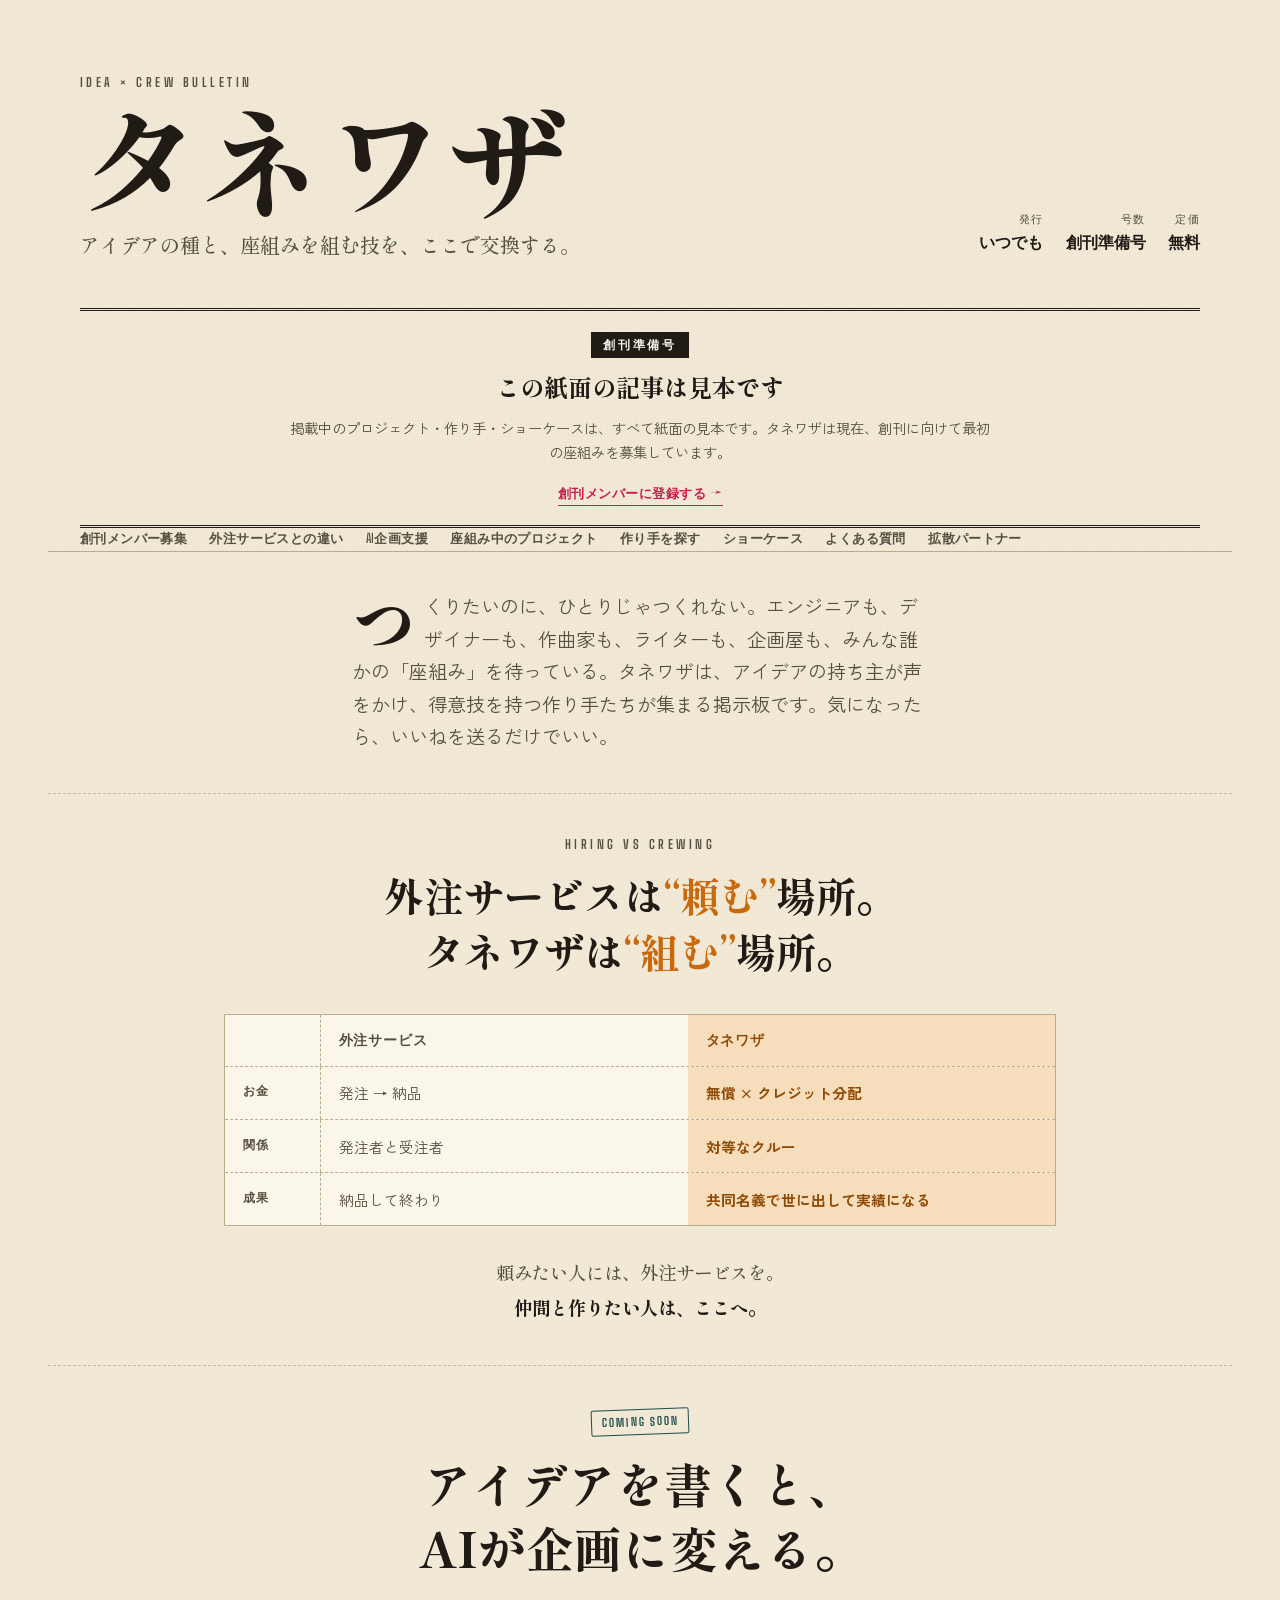
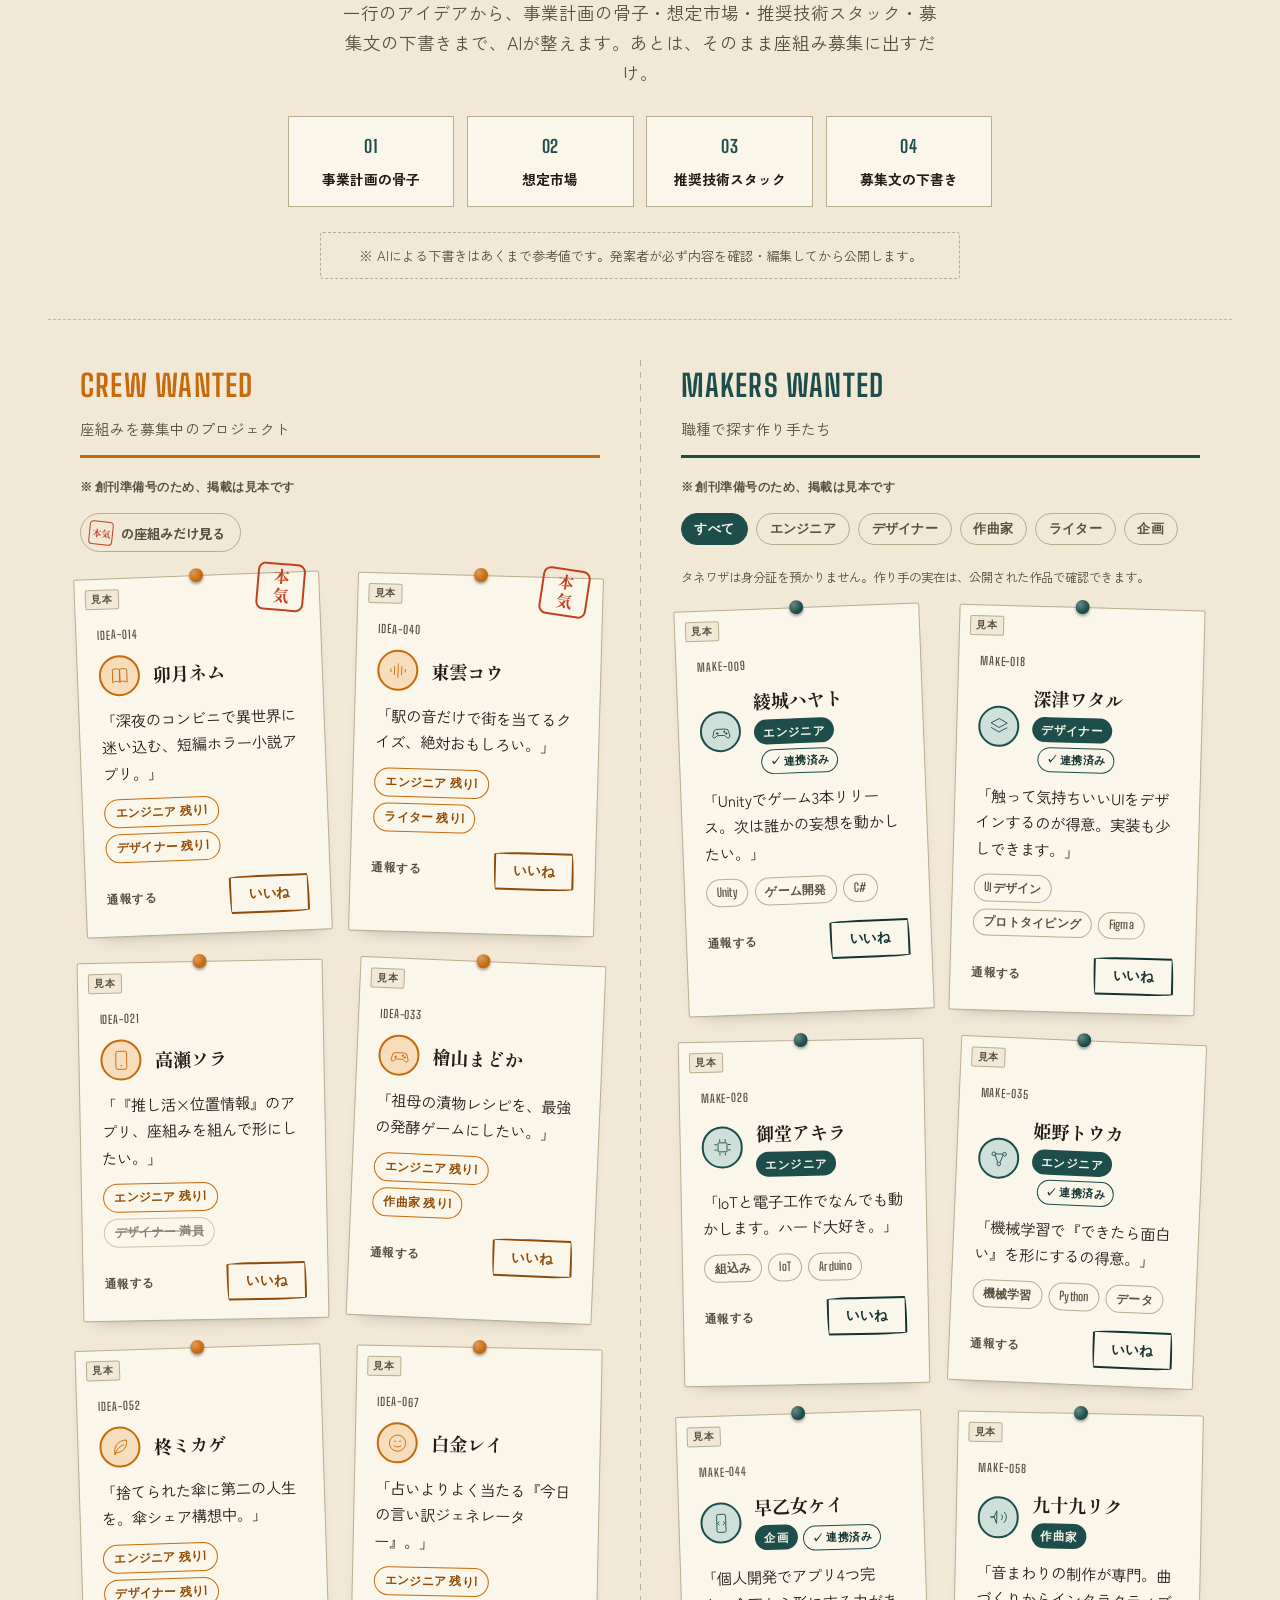
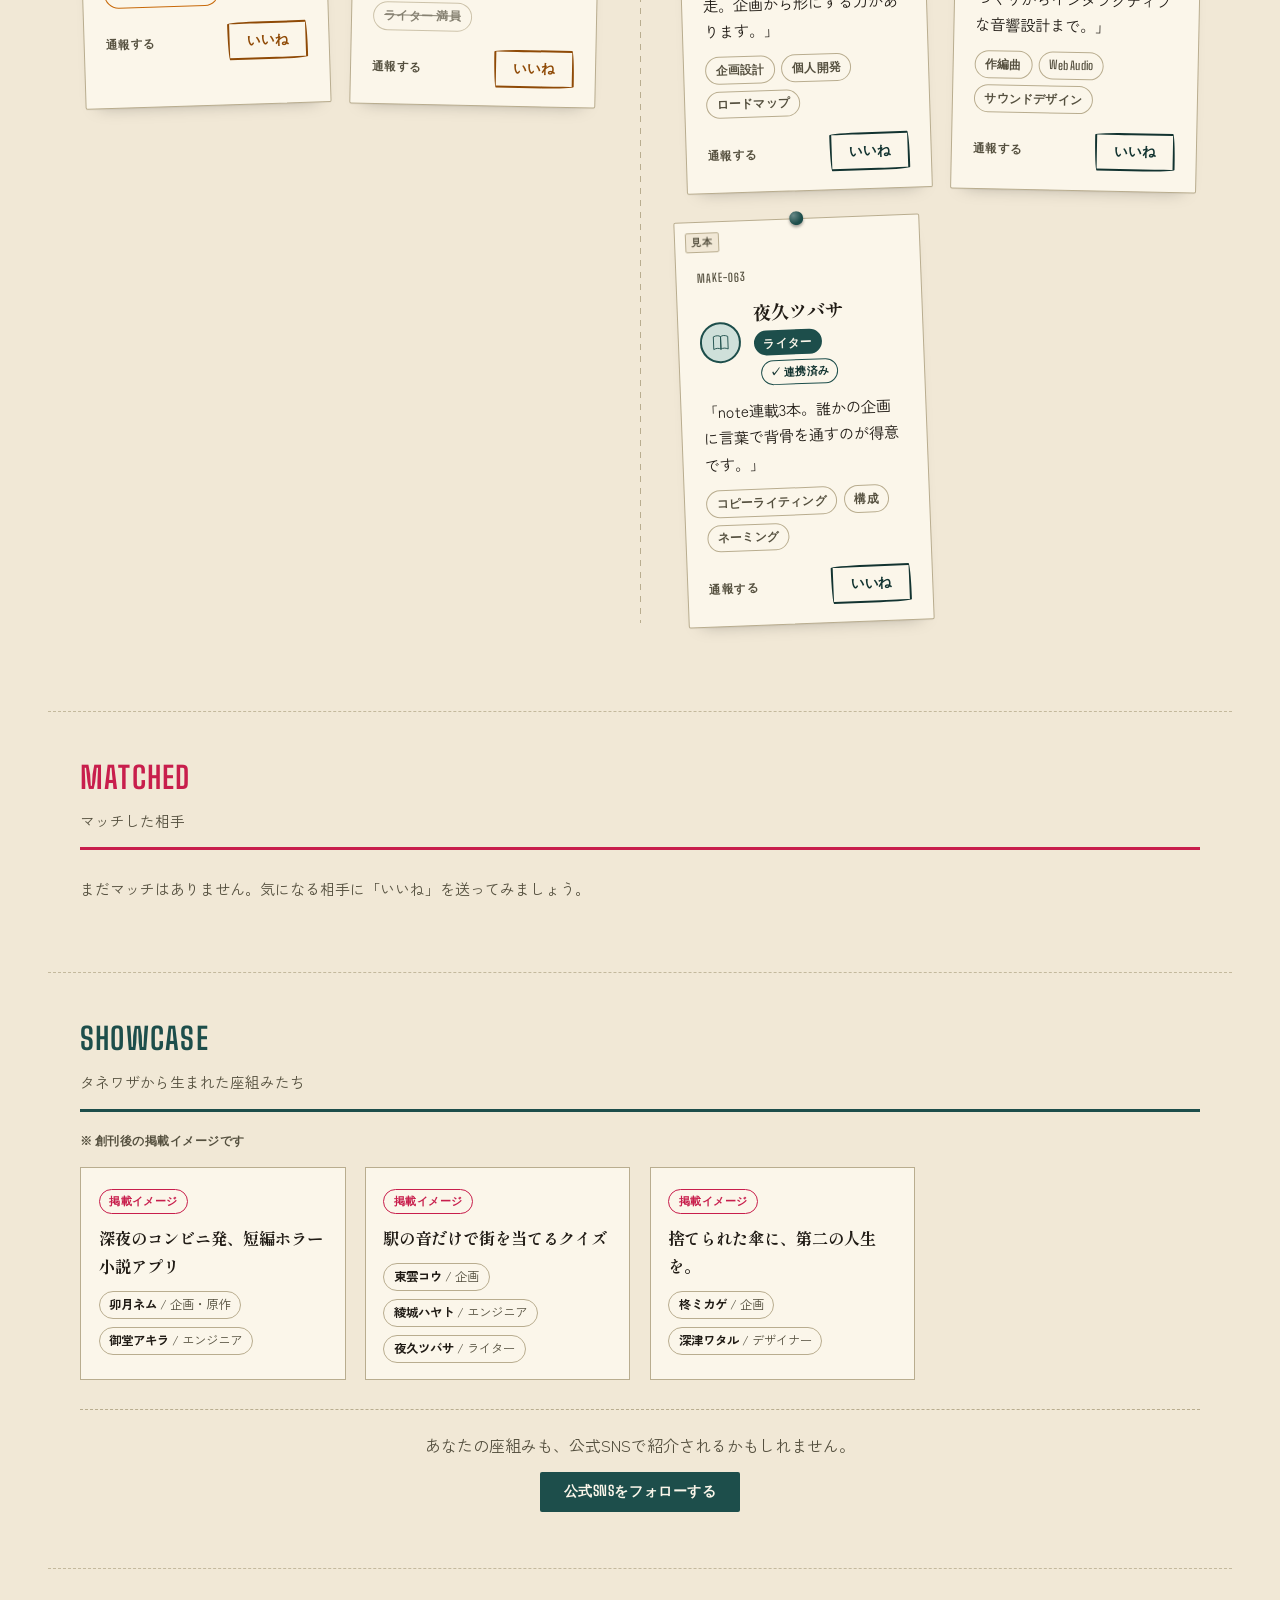
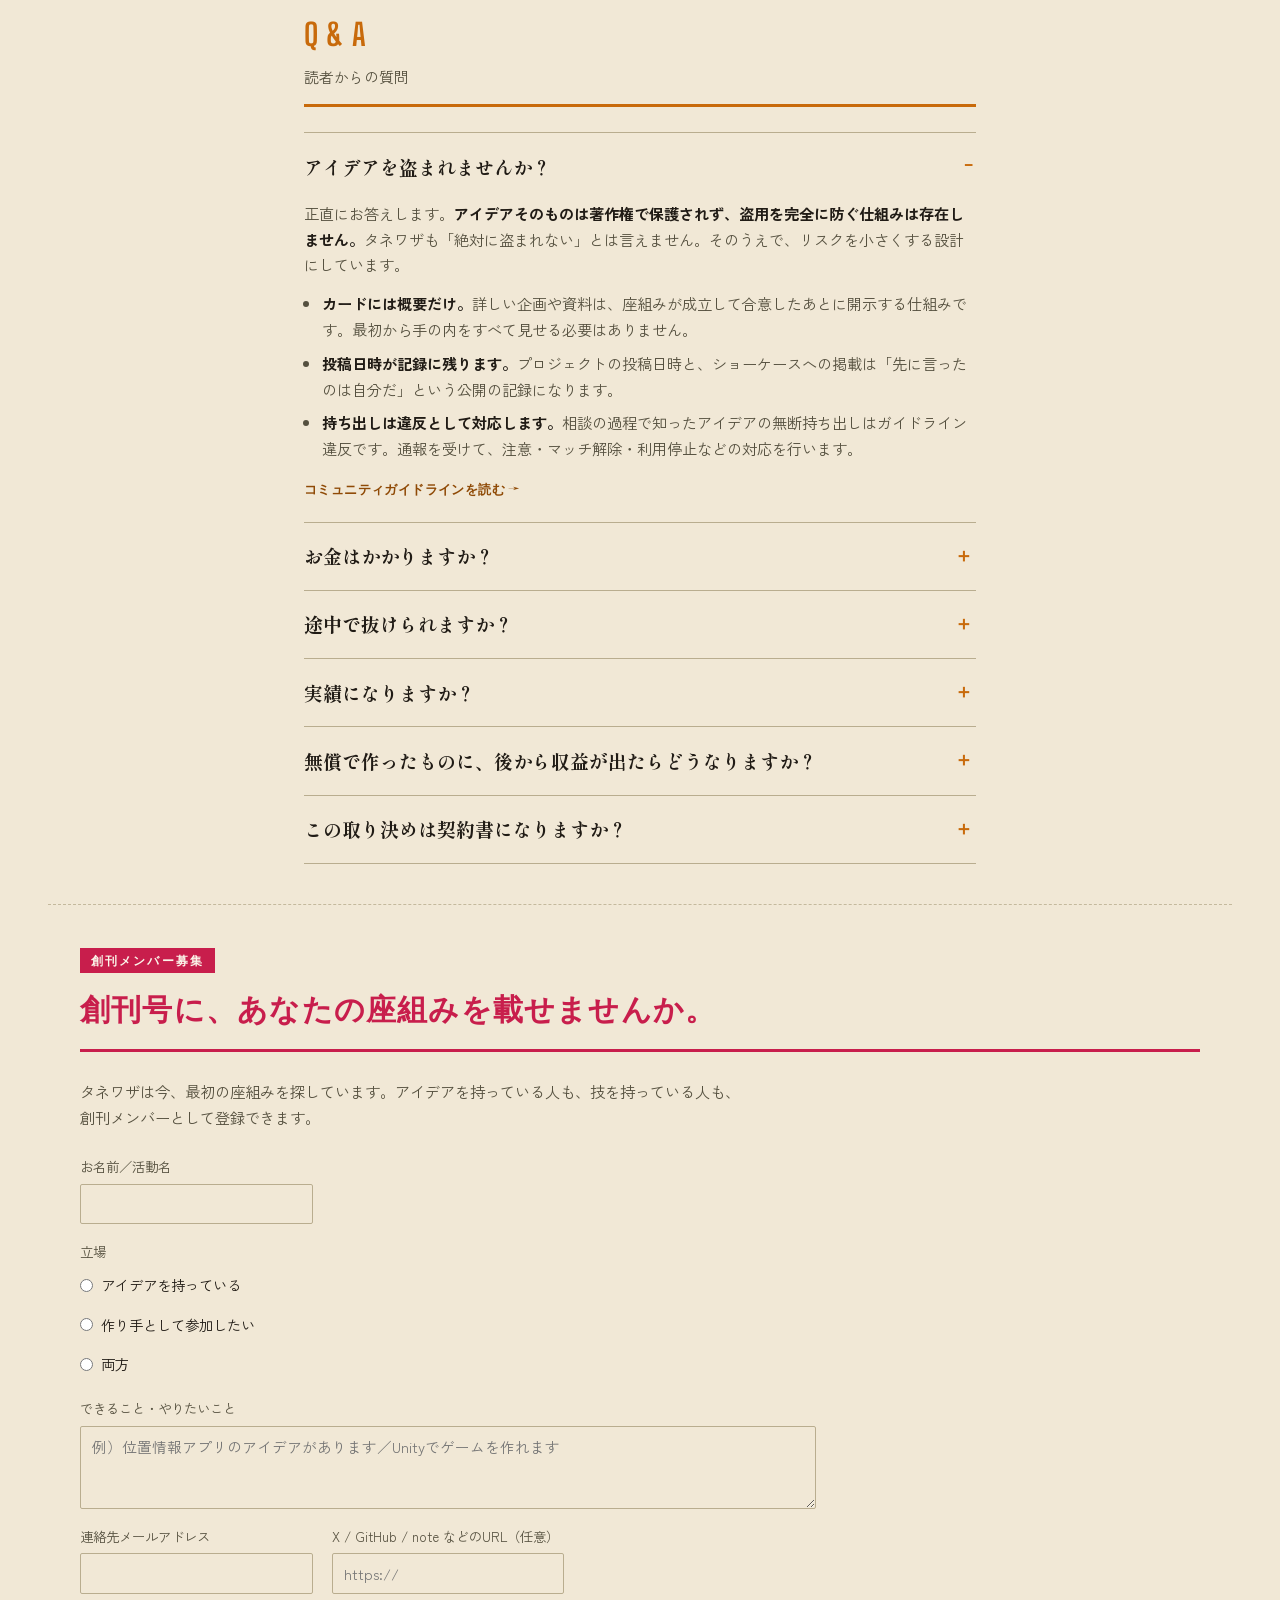
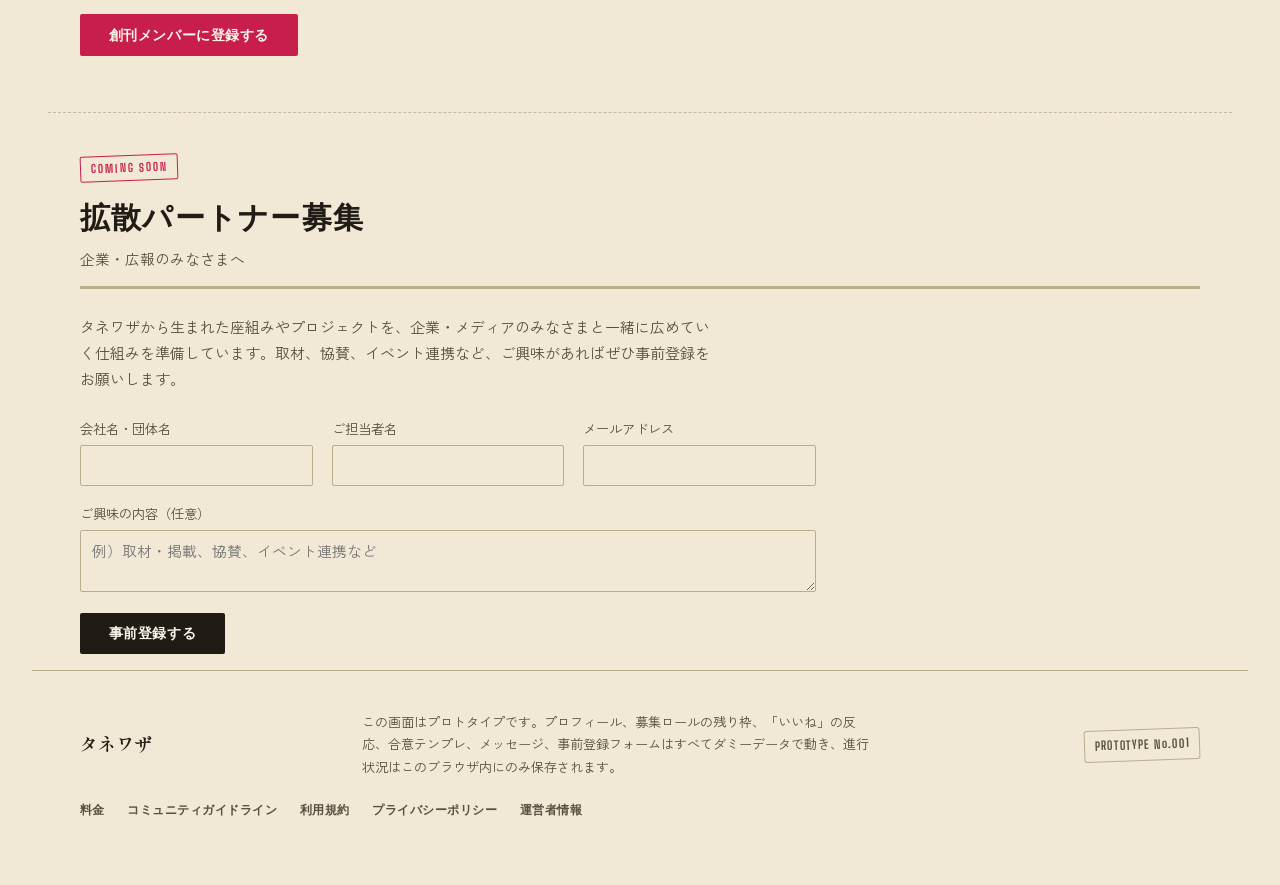
==== commit ad2a682a: "「創刊準備号」として誠実に名乗り、創刊メンバー募集の登録導線を新設 - ヒーロー直下に創刊準備号の告知バー（活版・二重罫の新聞トーン） - 号数を「創刊準備号」に更新 - ショーケースのバッジを「掲載" ====
--- a/index.html
+++ b/index.html
@@ -46,12 +46,22 @@
   </div>
   <dl class="indicia" aria-label="このページについて">
     <div><dt>発行</dt><dd>いつでも</dd></div>
-    <div><dt>号数</dt><dd>β版</dd></div>
+    <div><dt>号数</dt><dd>創刊準備号</dd></div>
     <div><dt>定価</dt><dd>無料</dd></div>
   </dl>
 </header>
 
+<aside class="prelaunch" role="note" aria-label="創刊準備号のお知らせ">
+  <div class="prelaunch__inner">
+    <p class="prelaunch__eyebrow">創刊準備号</p>
+    <h2 class="prelaunch__title">この紙面の記事は見本です</h2>
+    <p class="prelaunch__body">掲載中のプロジェクト・作り手・ショーケースは、すべて紙面の見本です。タネワザは現在、創刊に向けて最初の座組みを募集しています。</p>
+    <a class="prelaunch__cta" href="#join-section">創刊メンバーに登録する →</a>
+  </div>
+</aside>
+
 <nav class="toc" aria-label="目次">
+  <a href="#join-section">創刊メンバー募集</a>
   <a href="#vs-section">外注サービスとの違い</a>
   <a href="#ai-section">AI企画支援</a>
   <a href="#board">座組み中のプロジェクト</a>
@@ -127,6 +137,7 @@
       <h2 id="idea-heading" class="column__title">CREW WANTED</h2>
       <p class="column__sub">座組みを募集中のプロジェクト</p>
     </header>
+    <p class="column__sample-note">※ 創刊準備号のため、掲載は見本です</p>
     <div class="honki-filter">
       <button type="button" class="honki-filter__btn" id="honki-filter-btn" aria-pressed="false">
         <span class="honki-filter__seal" aria-hidden="true">本気</span>の座組みだけ見る
@@ -142,6 +153,7 @@
       <h2 id="engineer-heading" class="column__title">MAKERS WANTED</h2>
       <p class="column__sub" id="creator-heading">職種で探す作り手たち</p>
     </header>
+    <p class="column__sample-note">※ 創刊準備号のため、掲載は見本です</p>
     <div class="role-filter" id="role-filter" role="group" aria-label="職種で絞り込む"></div>
     <p class="column__note">タネワザは身分証を預かりません。作り手の実在は、公開された作品で確認できます。</p>
     <div class="cards" id="engineer-cards"></div>
@@ -167,6 +179,7 @@
     <h2 id="showcase-heading" class="column__title">SHOWCASE</h2>
     <p class="column__sub">タネワザから生まれた座組みたち</p>
   </header>
+  <p class="column__sample-note">※ 創刊後の掲載イメージです</p>
 
   <ul class="showcase__list" id="showcase-list"></ul>
 
@@ -237,6 +250,60 @@
       </div>
     </details>
   </div>
+</section>
+
+<hr class="rule rule--dotted">
+
+<section class="join" id="join-section" aria-labelledby="join-heading">
+  <header class="column__head join__head">
+    <p class="join__eyebrow">創刊メンバー募集</p>
+    <h2 class="column__title" id="join-heading">創刊号に、あなたの座組みを載せませんか。</h2>
+  </header>
+
+  <p class="join__body">
+    タネワザは今、最初の座組みを探しています。アイデアを持っている人も、技を持っている人も、創刊メンバーとして登録できます。
+  </p>
+
+  <form class="partners__form join__form" id="join-form" action="https://formspree.io/f/xlgqbqqp" method="POST">
+    <input type="hidden" name="_subject" value="タネワザ 創刊メンバー登録">
+    <input type="text" class="partners__gotcha" name="_gotcha" tabindex="-1" autocomplete="off" aria-hidden="true">
+
+    <label class="partners__field">
+      <span>お名前／活動名</span>
+      <input type="text" name="name" required>
+    </label>
+
+    <fieldset class="partners__field partners__field--wide join__role">
+      <legend>立場</legend>
+      <label class="join__radio"><input type="radio" name="role" value="アイデアを持っている" required><span>アイデアを持っている</span></label>
+      <label class="join__radio"><input type="radio" name="role" value="作り手として参加したい"><span>作り手として参加したい</span></label>
+      <label class="join__radio"><input type="radio" name="role" value="両方"><span>両方</span></label>
+    </fieldset>
+
+    <label class="partners__field partners__field--wide">
+      <span>できること・やりたいこと</span>
+      <textarea name="doing" rows="3" required placeholder="例）位置情報アプリのアイデアがあります／Unityでゲームを作れます"></textarea>
+    </label>
+
+    <label class="partners__field">
+      <span>連絡先メールアドレス</span>
+      <input type="email" name="email" required>
+    </label>
+
+    <label class="partners__field">
+      <span>X / GitHub / note などのURL（任意）</span>
+      <input type="url" name="links" placeholder="https://">
+    </label>
+
+    <button class="partners__submit" type="submit">創刊メンバーに登録する</button>
+  </form>
+
+  <p class="partners__confirm" id="join-confirm" hidden>
+    登録ありがとうございます。創刊に向けて、こちらからご連絡します。
+  </p>
+  <p class="partners__error" id="join-error" hidden>
+    送信できませんでした。時間をおいてもう一度お試しください。
+  </p>
 </section>
 
 <hr class="rule rule--dotted">
--- a/style.css
+++ b/style.css
@@ -163,6 +163,67 @@
 }
 
 /* ==================================================================
+   prelaunch notice ― 創刊準備号 announcement bar
+================================================================== */
+.prelaunch{
+  position: relative;
+  z-index: 1;
+  max-width: 76rem;
+  margin: 1.4rem auto 0;
+  padding: 0 clamp(1rem, 4vw, 3rem);
+}
+.prelaunch__inner{
+  border-top: 3px double var(--ink);
+  border-bottom: 3px double var(--ink);
+  padding: 1.1rem 1.2rem 1.2rem;
+  text-align: center;
+}
+.prelaunch__eyebrow{
+  display: inline-block;
+  font-family: var(--font-utility);
+  font-weight: 700;
+  font-size: .74rem;
+  letter-spacing: .22em;
+  color: var(--paper-card);
+  background: var(--ink);
+  padding: .18rem .8rem;
+  margin: 0 0 .6rem;
+}
+.prelaunch__title{
+  font-family: var(--font-display);
+  font-weight: 800;
+  font-size: clamp(1.1rem, 2.6vw, 1.5rem);
+  margin: 0 0 .5rem;
+}
+.prelaunch__body{
+  max-width: 44rem;
+  margin: 0 auto .8rem;
+  font-size: .9rem;
+  color: var(--ink-soft);
+}
+.prelaunch__cta{
+  display: inline-block;
+  font-family: var(--font-utility);
+  font-weight: 700;
+  font-size: .84rem;
+  letter-spacing: .04em;
+  color: var(--match);
+  text-decoration: none;
+  border-bottom: 1px solid var(--match);
+}
+.prelaunch__cta:hover{ color: var(--ink); border-bottom-color: var(--ink); }
+
+/* 見本ラベル（セクション見出し下） */
+.column__sample-note{
+  font-family: var(--font-utility);
+  font-weight: 600;
+  font-size: .74rem;
+  letter-spacing: .04em;
+  color: var(--ink-soft);
+  margin: -.4rem 0 1rem;
+}
+
+/* ==================================================================
    table of contents strip
 ================================================================== */
 .toc{
@@ -443,7 +504,7 @@
   background: var(--paper-card);
   border: 1px solid var(--line);
   border-radius: 2px;
-  padding: 1.3rem 1.3rem 1.1rem;
+  padding: 2.9rem 1.3rem 1.1rem;
   position: relative;
   box-shadow: 0 1px 0 rgba(0,0,0,.03), 0 10px 18px -14px rgba(0,0,0,.35);
   transform: rotate(var(--tilt));
@@ -472,6 +533,23 @@
 }
 .column--idea .card__pin{ --pin-color: var(--idea); }
 .column--engineer .card__pin{ --pin-color: var(--eng); }
+
+/* 見本バッジ（カード左上） */
+.card__sample{
+  position: absolute;
+  top: .6rem;
+  left: .6rem;
+  font-family: var(--font-utility);
+  font-weight: 700;
+  font-size: .62rem;
+  letter-spacing: .08em;
+  color: var(--ink-soft);
+  background: var(--paper);
+  border: 1px solid var(--line);
+  border-radius: 2px;
+  padding: .05rem .35rem;
+  z-index: 2;
+}
 
 .card__code{
   font-family: var(--font-utility);
@@ -1418,13 +1496,68 @@
 /* ==================================================================
    partners (coming soon)
 ================================================================== */
-.partners{
+.partners,
+.join{
   position: relative;
   z-index: 1;
   max-width: 76rem;
   margin: 0 auto;
   padding: 0 clamp(1rem, 4vw, 3rem) 1rem;
 }
+
+/* 創刊メンバー募集セクション ― 本命CTA。差し色の紅で存在感を出す */
+.join__head{ border-bottom-color: var(--match); color: var(--match); }
+.join__eyebrow{
+  display: inline-block;
+  font-family: var(--font-utility);
+  font-weight: 700;
+  font-size: .72rem;
+  letter-spacing: .18em;
+  color: var(--paper-card);
+  background: var(--match);
+  padding: .18rem .7rem;
+  margin: 0 0 .6rem;
+}
+.join__body{
+  max-width: 42rem;
+  color: var(--ink-soft);
+  font-size: .96rem;
+  margin: 0 0 1.6rem;
+}
+.join__role{
+  gap: .1rem;
+  border: none;
+  margin: 0;
+  padding: 0;
+  min-width: 0;
+}
+.join__role legend{
+  font-size: .84rem;
+  color: var(--ink-soft);
+  padding: 0;
+  margin-bottom: .3rem;
+}
+.join__radio{
+  display: flex;
+  align-items: center;
+  gap: .5rem;
+  font-size: .9rem;
+  color: var(--ink);
+  padding: .3rem 0;
+  cursor: pointer;
+}
+/* .partners__field input のテキスト入力スタイルを打ち消してラジオに戻す */
+.join__radio input[type="radio"]{
+  width: auto;
+  padding: 0;
+  margin: 0;
+  border: none;
+  background: none;
+  accent-color: var(--match);
+  flex: none;
+}
+.join__form .partners__submit{ background: var(--match); }
+.join__form .partners__submit:hover{ background: var(--ink); }
 
 .partners__head{ border-bottom-color: var(--line); color: var(--ink); }
 
